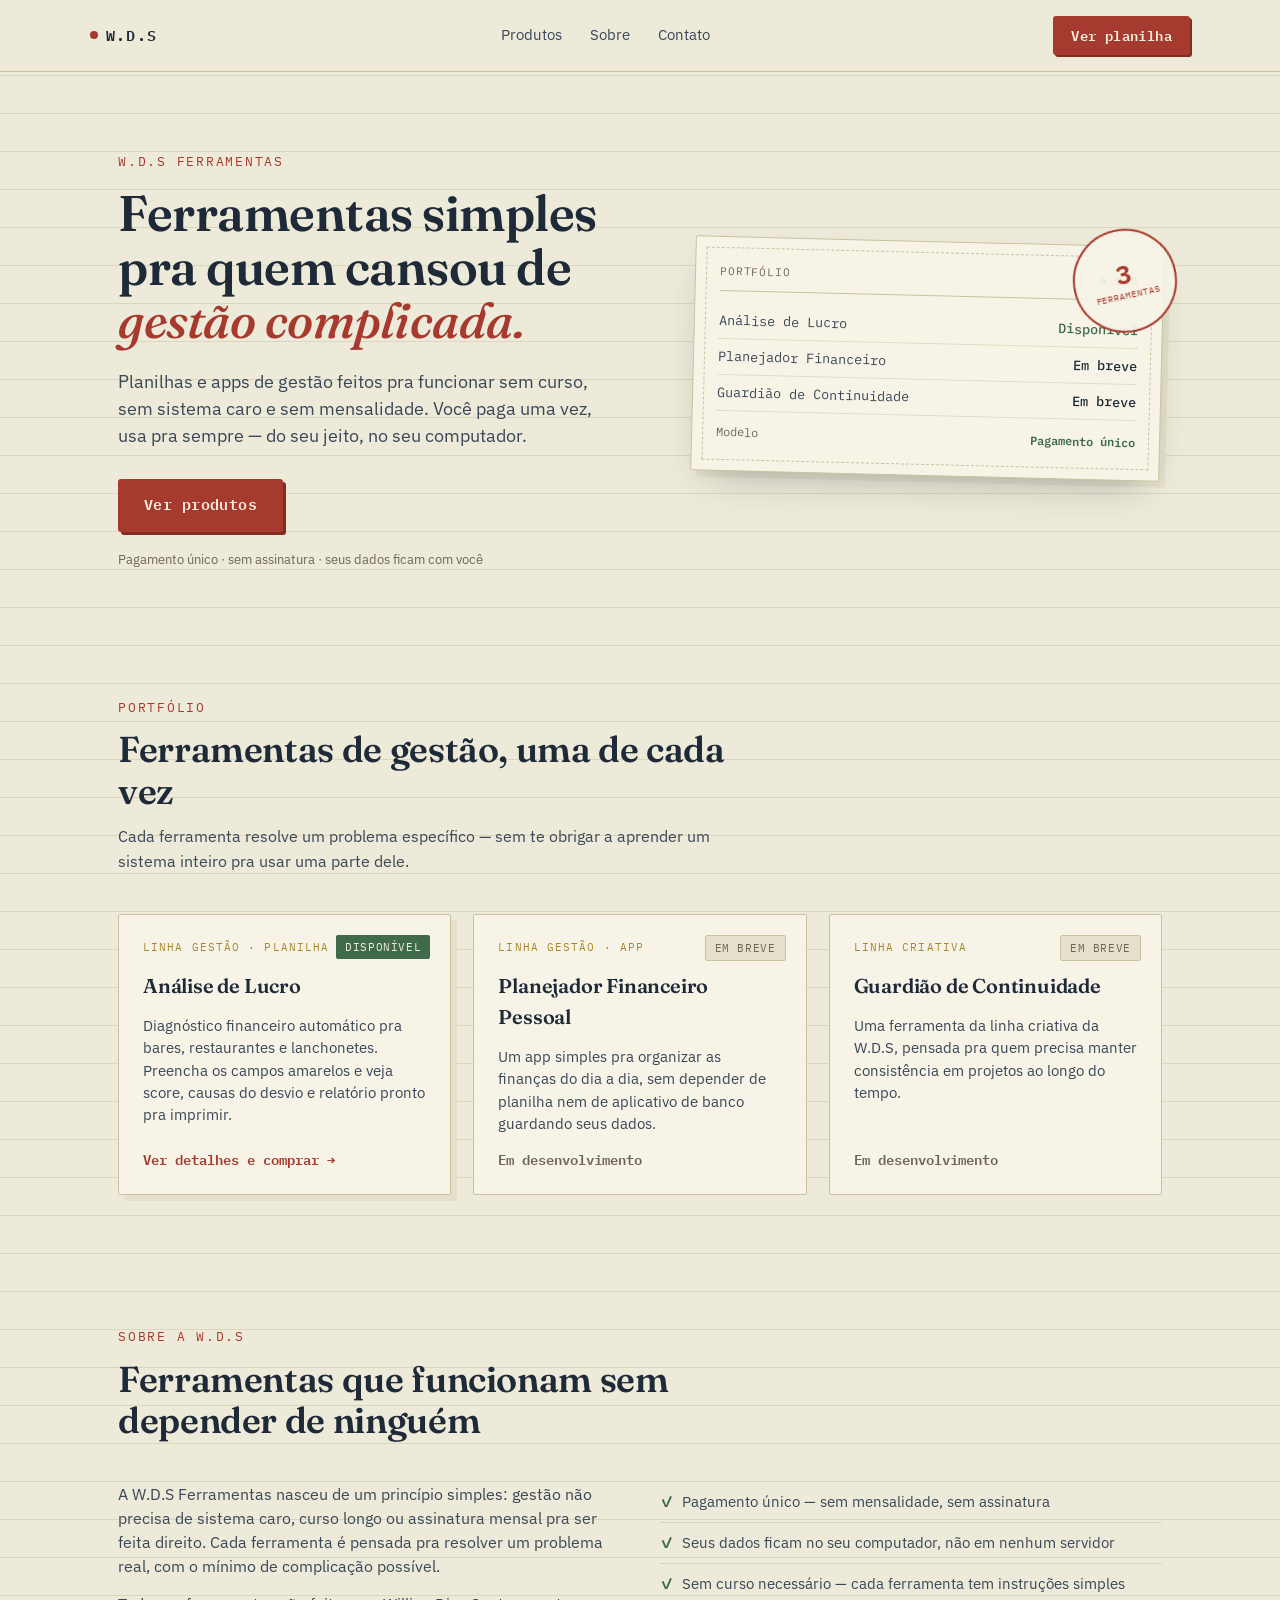
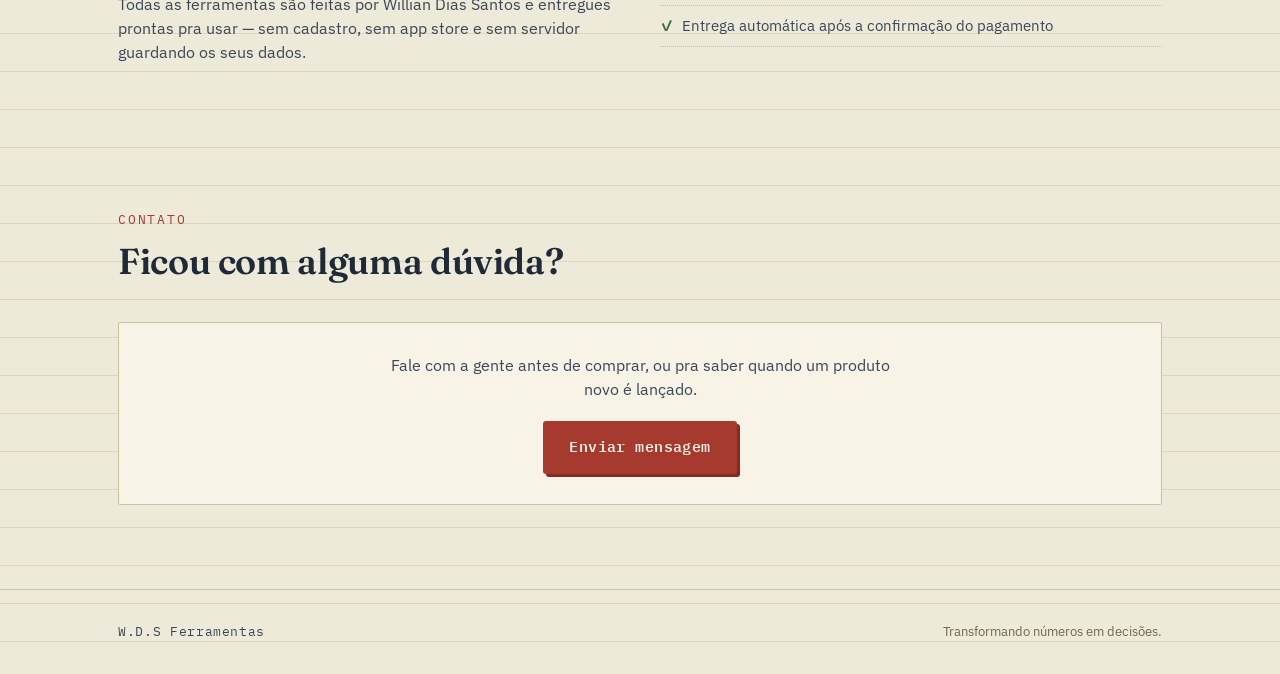
==== index.html @ 35b2a41c "Rename index.html. to index.html" ====
<!DOCTYPE html>
<html lang="pt-BR">
<head>
<meta charset="UTF-8">
<meta name="viewport" content="width=device-width, initial-scale=1.0">
<title>W.D.S Ferramentas — Planilhas e apps de gestão, pagamento único, sem mensalidade</title>
<meta name="description" content="W.D.S Ferramentas cria planilhas e apps simples para organizar a gestão de pequenos negócios e finanças pessoais. Pagamento único, sem mensalidade, sem sistema complicado.">
<link rel="canonical" href="https://wwwilliansantosdias-gif.github.io/W.D.S/index.html">

<meta property="og:type" content="website">
<meta property="og:site_name" content="W.D.S Ferramentas">
<meta property="og:title" content="W.D.S Ferramentas — Planilhas e apps de gestão, sem mensalidade">
<meta property="og:description" content="Ferramentas simples para organizar a gestão do seu negócio e das suas finanças. Pagamento único, uso imediato, sem curso pra aprender.">
<meta property="og:url" content="https://wwwilliansantosdias-gif.github.io/W.D.S/index.html">
<meta property="og:locale" content="pt_BR">

<link rel="preconnect" href="https://fonts.googleapis.com">
<link rel="preconnect" href="https://fonts.gstatic.com" crossorigin>
<link href="https://fonts.googleapis.com/css2?family=Fraunces:ital,opsz,wght@0,9..144,400;0,9..144,600;1,9..144,500&family=IBM+Plex+Sans:wght@400;500;600;700&family=IBM+Plex+Mono:wght@400;500;600&display=swap" rel="stylesheet">
<link rel="stylesheet" href="estilo.css">

<script type="application/ld+json">
{
  "@context": "https://schema.org",
  "@type": "Organization",
  "name": "W.D.S Ferramentas",
  "url": "https://wwwilliansantosdias-gif.github.io/W.D.S/index.html",
  "description": "W.D.S Ferramentas cria planilhas e apps simples de gestão para pequenos negócios e finanças pessoais, com pagamento único e sem mensalidade.",
  "makesOffer": [
    {
      "@type": "Offer",
      "itemOffered": { "@type": "Product", "name": "Análise de Lucro" },
      "url": "https://wwwilliansantosdias-gif.github.io/W.D.S/analise-de-lucro.html"
    }
  ]
}
</script>
</head>
<body>

<header>
  <div class="wrap nav">
    <a class="brand" href="index.html"><span class="dot"></span> W.D.S</a>
    <nav class="nav-links">
      <a href="index.html#produtos">Produtos</a>
      <a href="index.html#sobre">Sobre</a>
      <a href="index.html#contato">Contato</a>
    </nav>
    <a class="nav-cta" href="analise-de-lucro.html">Ver planilha</a>
  </div>
</header>

<section class="hero">
  <div class="wrap hero-grid">
    <div>
      <span class="eyebrow">W.D.S Ferramentas</span>
      <h1>Ferramentas simples pra quem cansou de <em>gestão complicada.</em></h1>
      <p class="lead">Planilhas e apps de gestão feitos pra funcionar sem curso, sem sistema caro e sem mensalidade. Você paga uma vez, usa pra sempre — do seu jeito, no seu computador.</p>
      <div class="cta-row">
        <a class="btn-primary" href="index.html#produtos">Ver produtos</a>
        <span class="price-note">Pagamento único · sem assinatura · seus dados ficam com você</span>
      </div>
    </div>

    <div>
      <div class="ledger-card">
        <div class="stamp-badge"><span class="n">3</span><span class="l">Ferramentas</span></div>
        <div class="ledger-head"><span>Portfólio</span><span>W.D.S</span></div>
        <div class="ledger-row good"><span>Análise de Lucro</span><span>Disponível</span></div>
        <div class="ledger-row"><span>Planejador Financeiro</span><span>Em breve</span></div>
        <div class="ledger-row"><span>Guardião de Continuidade</span><span>Em breve</span></div>
        <div class="ledger-row" style="border-bottom:none; padding-top:12px; color:var(--stone); font-size:12px;">
          <span>Modelo</span><span style="color:var(--good); font-weight:600;">Pagamento único</span>
        </div>
      </div>
    </div>
  </div>
</section>

<section id="produtos">
  <div class="wrap">
    <div class="section-head">
      <span class="eyebrow">Portfólio</span>
      <h2>Ferramentas de gestão, uma de cada vez</h2>
      <p>Cada ferramenta resolve um problema específico — sem te obrigar a aprender um sistema inteiro pra usar uma parte dele.</p>
    </div>
    <div class="portfolio-grid">

      <div class="product-card active">
        <span class="badge disponivel">Disponível</span>
        <span class="line-eyebrow">Linha Gestão · Planilha</span>
        <h3>Análise de Lucro</h3>
        <p>Diagnóstico financeiro automático pra bares, restaurantes e lanchonetes. Preencha os campos amarelos e veja score, causas do desvio e relatório pronto pra imprimir.</p>
        <a class="card-cta" href="analise-de-lucro.html">Ver detalhes e comprar →</a>
      </div>

      <div class="product-card">
        <span class="badge em-breve">Em breve</span>
        <span class="line-eyebrow">Linha Gestão · App</span>
        <h3>Planejador Financeiro Pessoal</h3>
        <p>Um app simples pra organizar as finanças do dia a dia, sem depender de planilha nem de aplicativo de banco guardando seus dados.</p>
        <span class="card-cta disabled">Em desenvolvimento</span>
      </div>

      <div class="product-card">
        <span class="badge em-breve">Em breve</span>
        <span class="line-eyebrow">Linha Criativa</span>
        <h3>Guardião de Continuidade</h3>
        <p>Uma ferramenta da linha criativa da W.D.S, pensada pra quem precisa manter consistência em projetos ao longo do tempo.</p>
        <span class="card-cta disabled">Em desenvolvimento</span>
      </div>

    </div>
  </div>
</section>

<section id="sobre">
  <div class="wrap">
    <div class="section-head">
      <span class="eyebrow">Sobre a W.D.S</span>
      <h2>Ferramentas que funcionam sem depender de ninguém</h2>
    </div>
    <div class="about-grid">
      <div>
        <p>A W.D.S Ferramentas nasceu de um princípio simples: gestão não precisa de sistema caro, curso longo ou assinatura mensal pra ser feita direito. Cada ferramenta é pensada pra resolver um problema real, com o mínimo de complicação possível.</p>
        <p>Todas as ferramentas são feitas por Willian Dias Santos e entregues prontas pra usar — sem cadastro, sem app store e sem servidor guardando os seus dados.</p>
      </div>
      <div>
        <ul class="principle-list">
          <li>Pagamento único — sem mensalidade, sem assinatura</li>
          <li>Seus dados ficam no seu computador, não em nenhum servidor</li>
          <li>Sem curso necessário — cada ferramenta tem instruções simples</li>
          <li>Entrega automática após a confirmação do pagamento</li>
        </ul>
      </div>
    </div>
  </div>
</section>

<section id="contato">
  <div class="wrap">
    <div class="section-head">
      <span class="eyebrow">Contato</span>
      <h2>Ficou com alguma dúvida?</h2>
    </div>
    <div class="contact-box">
      <p>Fale com a gente antes de comprar, ou pra saber quando um produto novo é lançado.</p>
      <!-- Willian: troque o link abaixo pelo seu WhatsApp, Instagram ou e-mail de contato -->
      <a class="btn-primary" href="mailto:contato@wds.com.br">Enviar mensagem</a>
    </div>
  </div>
</section>

<footer>
  <div class="wrap footer-row">
    <span class="footer-brand">W.D.S Ferramentas</span>
    <p>Transformando números em decisões.</p>
  </div>
</footer>

</body>
</html>
---- estilo.css ----
:root{
  --paper:#EDEAD9;
  --paper-2:#E4E0CB;
  --line:#C9C2A0;
  --ink:#1E2A38;
  --ink-soft:#3A4757;
  --stamp:#A63A2E;
  --stamp-dark:#832C22;
  --brass:#A9862C;
  --stone:#6E6656;
  --good:#3F6B4C;
}
*{box-sizing:border-box; margin:0; padding:0;}
html{scroll-behavior:smooth;}
body{
  background:var(--paper);
  color:var(--ink);
  font-family:'IBM Plex Sans', sans-serif;
  line-height:1.55;
  background-image:
    repeating-linear-gradient(to bottom, transparent, transparent 37px, var(--line) 38px);
  background-attachment:local;
}
.wrap{max-width:1100px; margin:0 auto; padding:0 28px;}
a{color:inherit;}
img{max-width:100%; display:block;}

h1,h2,h3{font-family:'Fraunces', serif; font-weight:600; letter-spacing:-0.01em; color:var(--ink);}

/* ---------- Header ---------- */
header{
  position:sticky; top:0; z-index:50;
  background:rgba(237,234,217,0.92);
  backdrop-filter:blur(6px);
  border-bottom:1px solid var(--line);
}
.nav{
  display:flex; align-items:center; justify-content:space-between;
  padding:16px 0;
}
.brand{
  font-family:'IBM Plex Mono', monospace;
  font-weight:600; font-size:15px; letter-spacing:0.08em;
  display:flex; align-items:center; gap:8px;
  text-decoration:none;
}
.brand .dot{width:8px; height:8px; border-radius:50%; background:var(--stamp); display:inline-block;}
.nav-links{display:flex; gap:28px; font-size:14.5px; color:var(--ink-soft);}
.nav-links a{text-decoration:none; border-bottom:1px solid transparent; transition:border-color .2s;}
.nav-links a:hover{border-color:var(--stamp);}
.nav-cta{
  background:var(--stamp); color:#F4EFDF; font-family:'IBM Plex Mono', monospace;
  font-size:13.5px; font-weight:600; letter-spacing:0.03em;
  padding:9px 18px; border-radius:3px; text-decoration:none;
  box-shadow:2px 2px 0 var(--stamp-dark);
  transition:transform .15s, box-shadow .15s;
  white-space:nowrap;
}
.nav-cta:hover{transform:translate(-1px,-1px); box-shadow:3px 3px 0 var(--stamp-dark);}
@media (max-width:760px){ .nav-links{display:none;} }

/* ---------- Hero ---------- */
.hero{padding:76px 0 60px;}
.hero-grid{
  display:grid; grid-template-columns:1.05fr 0.95fr; gap:56px; align-items:center;
}
@media (max-width:900px){ .hero-grid{grid-template-columns:1fr; gap:44px;} }

.eyebrow{
  font-family:'IBM Plex Mono', monospace; font-size:12.5px; letter-spacing:0.14em;
  text-transform:uppercase; color:var(--stamp); margin-bottom:16px; display:inline-block;
}
.hero h1{font-size:clamp(32px,4.6vw,50px); line-height:1.07; margin-bottom:20px;}
.hero h1 em{font-style:italic; color:var(--stamp); font-weight:500;}
.hero p.lead{font-size:17.5px; color:var(--ink-soft); max-width:46ch; margin-bottom:30px;}

.cta-row{display:flex; align-items:center; gap:18px; flex-wrap:wrap;}
.btn-primary{
  background:var(--stamp); color:#F4EFDF;
  font-family:'IBM Plex Mono', monospace; font-weight:600; font-size:14.5px;
  letter-spacing:0.03em; padding:15px 26px; border-radius:3px; text-decoration:none;
  box-shadow:3px 3px 0 var(--stamp-dark);
  transition:transform .15s, box-shadow .15s;
  display:inline-block;
  border:none; cursor:pointer;
}
.btn-primary:hover{transform:translate(-2px,-2px); box-shadow:5px 5px 0 var(--stamp-dark);}
.btn-secondary{
  font-family:'IBM Plex Mono', monospace; font-weight:600; font-size:14.5px;
  letter-spacing:0.03em; padding:14px 24px; border-radius:3px; text-decoration:none;
  display:inline-block; color:var(--ink); border:1px solid var(--line);
  transition:border-color .15s, background .15s;
}
.btn-secondary:hover{border-color:var(--stamp); background:#F7F4E7;}
.price-note{font-size:13px; color:var(--stone);}
.price-note strong{color:var(--ink); font-family:'IBM Plex Mono', monospace;}

/* ---------- Ledger card (signature element) ---------- */
.ledger-card{
  background:#F7F4E7;
  border:1px solid var(--line);
  border-radius:2px;
  padding:26px 24px 22px;
  box-shadow:0 18px 40px -18px rgba(30,42,56,0.35), 6px 6px 0 var(--paper-2);
  transform:rotate(1.4deg);
  position:relative;
  font-family:'IBM Plex Mono', monospace;
}
.ledger-card::before{
  content:"";
  position:absolute; inset:10px;
  border:1px dashed var(--line);
  pointer-events:none;
}
.ledger-head{
  display:flex; justify-content:space-between; align-items:baseline;
  font-size:11px; color:var(--stone); letter-spacing:0.08em; text-transform:uppercase;
  padding-bottom:10px; margin-bottom:12px; border-bottom:1px solid var(--line);
}
.ledger-row{
  display:flex; justify-content:space-between; font-size:13.5px;
  padding:7px 0; border-bottom:1px dotted var(--line); color:var(--ink-soft);
}
.ledger-row span:last-child{color:var(--ink); font-weight:500;}
.ledger-row.bad span:last-child{color:var(--stamp);}
.ledger-row.good span:last-child{color:var(--good);}

.stamp-badge{
  position:absolute; top:-18px; right:-14px;
  width:104px; height:104px; border-radius:50%;
  border:2.5px solid var(--stamp);
  color:var(--stamp);
  display:flex; align-items:center; justify-content:center; flex-direction:column;
  transform:rotate(-14deg);
  font-family:'IBM Plex Mono', monospace;
  background:rgba(247,244,231,0.9);
  animation:stamp-in .5s cubic-bezier(.2,1.4,.4,1) .35s both;
}
@keyframes stamp-in{
  0%{opacity:0; transform:rotate(-14deg) scale(1.8);}
  70%{opacity:1;}
  100%{opacity:1; transform:rotate(-14deg) scale(1);}
}
.stamp-badge .n{font-size:26px; font-weight:600; line-height:1;}
.stamp-badge .l{font-size:9px; letter-spacing:0.1em; margin-top:3px; text-transform:uppercase;}

@media (max-width:900px){ .ledger-card{transform:none; margin-top:12px;} .stamp-badge{top:-14px; right:8px;} }

/* ---------- Section shells ---------- */
section{padding:64px 0;}
.section-head{max-width:640px; margin-bottom:40px;}
.section-head .eyebrow{margin-bottom:12px;}
.section-head h2{font-size:clamp(26px,3.4vw,36px); line-height:1.15;}
.section-head p{color:var(--ink-soft); font-size:16px; margin-top:12px;}

/* ---------- Problem list ---------- */
.problem-grid{display:grid; grid-template-columns:repeat(3,1fr); gap:22px;}
@media (max-width:820px){ .problem-grid{grid-template-columns:1fr;} }
.problem-card{
  background:#F7F4E7; border:1px solid var(--line); border-radius:2px; padding:22px;
}
.problem-card .mark{
  font-family:'IBM Plex Mono', monospace; color:var(--stamp); font-size:13px;
  text-decoration:line-through; text-decoration-color:var(--stamp);
  margin-bottom:10px; display:block;
}
.problem-card p{color:var(--ink-soft); font-size:14.5px;}

/* ---------- Steps ---------- */
.steps{display:grid; grid-template-columns:repeat(3,1fr); gap:0; border-top:1px solid var(--line);}
@media (max-width:820px){ .steps{grid-template-columns:1fr;} }
.step{
  padding:26px 24px; border-right:1px solid var(--line); border-bottom:1px solid var(--line);
}
.step:last-child{border-right:none;}
.step .num{
  font-family:'IBM Plex Mono', monospace; color:var(--brass); font-size:13px;
  letter-spacing:0.05em; margin-bottom:10px; display:block;
}
.step h3{font-size:19px; margin-bottom:8px; font-weight:600;}
.step p{color:var(--ink-soft); font-size:14.5px;}

/* ---------- Features ---------- */
.feature-grid{display:grid; grid-template-columns:repeat(2,1fr); gap:1px; background:var(--line); border:1px solid var(--line);}
@media (max-width:760px){ .feature-grid{grid-template-columns:1fr;} }
.feature{background:var(--paper); padding:26px 24px;}
.feature h3{font-size:17px; margin-bottom:8px; display:flex; align-items:center; gap:8px;}
.feature h3 .tag{
  font-family:'IBM Plex Mono', monospace; font-size:10.5px; color:var(--brass);
  border:1px solid var(--brass); border-radius:2px; padding:2px 6px; letter-spacing:0.05em;
}
.feature p{color:var(--ink-soft); font-size:14.5px;}

/* ---------- Honesty ---------- */
.honest-box{
  background:#F7F4E7; border:1px solid var(--line); border-radius:2px; padding:28px 26px;
  display:grid; grid-template-columns:1fr 1fr; gap:30px;
}
@media (max-width:760px){ .honest-box{grid-template-columns:1fr;} }
.honest-col .h{
  font-family:'IBM Plex Mono', monospace; font-size:12px; letter-spacing:0.1em;
  text-transform:uppercase; margin-bottom:12px; display:block;
}
.honest-col.yes .h{color:var(--good);}
.honest-col.no .h{color:var(--stamp);}
.honest-col ul{list-style:none;}
.honest-col li{
  font-size:14.5px; color:var(--ink-soft); padding:6px 0 6px 20px; position:relative;
}
.honest-col.yes li::before{content:"✓"; position:absolute; left:0; color:var(--good); font-weight:600;}
.honest-col.no li::before{content:"—"; position:absolute; left:0; color:var(--stamp);}

/* ---------- Final CTA ---------- */
.final-cta{
  background:var(--ink); color:#F4EFDF; border-radius:3px; padding:52px 40px;
  text-align:center; position:relative; overflow:hidden;
}
.final-cta h2{color:#F4EFDF; font-size:clamp(26px,3.6vw,38px); margin-bottom:14px;}
.final-cta p{color:#C7CCD4; font-size:16px; max-width:52ch; margin:0 auto 28px;}
.final-cta .btn-primary{box-shadow:3px 3px 0 rgba(0,0,0,0.35);}
.final-cta .price-note{color:#9BA3AE; margin-top:14px;}

/* ---------- FAQ ---------- */
.faq-item{border-bottom:1px solid var(--line); padding:20px 0;}
.faq-item h3{font-size:16.5px; font-weight:600; margin-bottom:8px; font-family:'IBM Plex Sans',sans-serif;}
.faq-item p{color:var(--ink-soft); font-size:14.5px;}

/* ---------- Footer ---------- */
footer{border-top:1px solid var(--line); padding:32px 0; margin-top:20px;}
.footer-row{display:flex; justify-content:space-between; align-items:center; flex-wrap:wrap; gap:12px;}
.footer-row p{font-size:13px; color:var(--stone);}
.footer-brand{font-family:'IBM Plex Mono', monospace; font-size:13px; letter-spacing:0.05em; color:var(--ink-soft); text-decoration:none;}

/* ---------- Portfolio (grid de produtos na home) ---------- */
.portfolio-grid{display:grid; grid-template-columns:repeat(3,1fr); gap:22px;}
@media (max-width:900px){ .portfolio-grid{grid-template-columns:1fr;} }
.product-card{
  background:#F7F4E7; border:1px solid var(--line); border-radius:2px; padding:24px;
  display:flex; flex-direction:column; gap:14px; position:relative;
  transition:transform .15s, box-shadow .15s;
}
.product-card.active{box-shadow:6px 6px 0 var(--paper-2);}
.product-card.active:hover{transform:translate(-2px,-2px); box-shadow:8px 8px 0 var(--paper-2);}
.product-card .line-eyebrow{
  font-family:'IBM Plex Mono', monospace; font-size:11px; letter-spacing:0.1em;
  text-transform:uppercase; color:var(--brass);
}
.product-card h3{font-size:20px;}
.product-card p{color:var(--ink-soft); font-size:14.5px; flex-grow:1;}
.badge{
  position:absolute; top:20px; right:20px;
  font-family:'IBM Plex Mono', monospace; font-size:10.5px; letter-spacing:0.06em;
  text-transform:uppercase; padding:4px 9px; border-radius:2px;
}
.badge.disponivel{background:var(--good); color:#F4EFDF;}
.badge.em-breve{background:var(--paper-2); color:var(--stone); border:1px solid var(--line);}
.product-card .card-cta{
  font-family:'IBM Plex Mono', monospace; font-size:13.5px; font-weight:600;
  color:var(--stamp); text-decoration:none;
}
.product-card .card-cta.disabled{color:var(--stone); cursor:default; pointer-events:none;}

/* ---------- Sobre (about) ---------- */
.about-grid{display:grid; grid-template-columns:1fr 1fr; gap:40px;}
@media (max-width:820px){ .about-grid{grid-template-columns:1fr;} }
.about-grid p{color:var(--ink-soft); font-size:15.5px; margin-bottom:14px;}
.principle-list{list-style:none;}
.principle-list li{
  font-size:14.5px; color:var(--ink-soft); padding:9px 0 9px 22px; position:relative;
  border-bottom:1px dotted var(--line);
}
.principle-list li::before{content:"✓"; position:absolute; left:0; color:var(--good); font-weight:600;}

/* ---------- Contato ---------- */
.contact-box{
  background:#F7F4E7; border:1px solid var(--line); border-radius:2px; padding:30px 26px;
  text-align:center;
}
.contact-box p{color:var(--ink-soft); font-size:15.5px; margin-bottom:20px; max-width:52ch; margin-left:auto; margin-right:auto;}
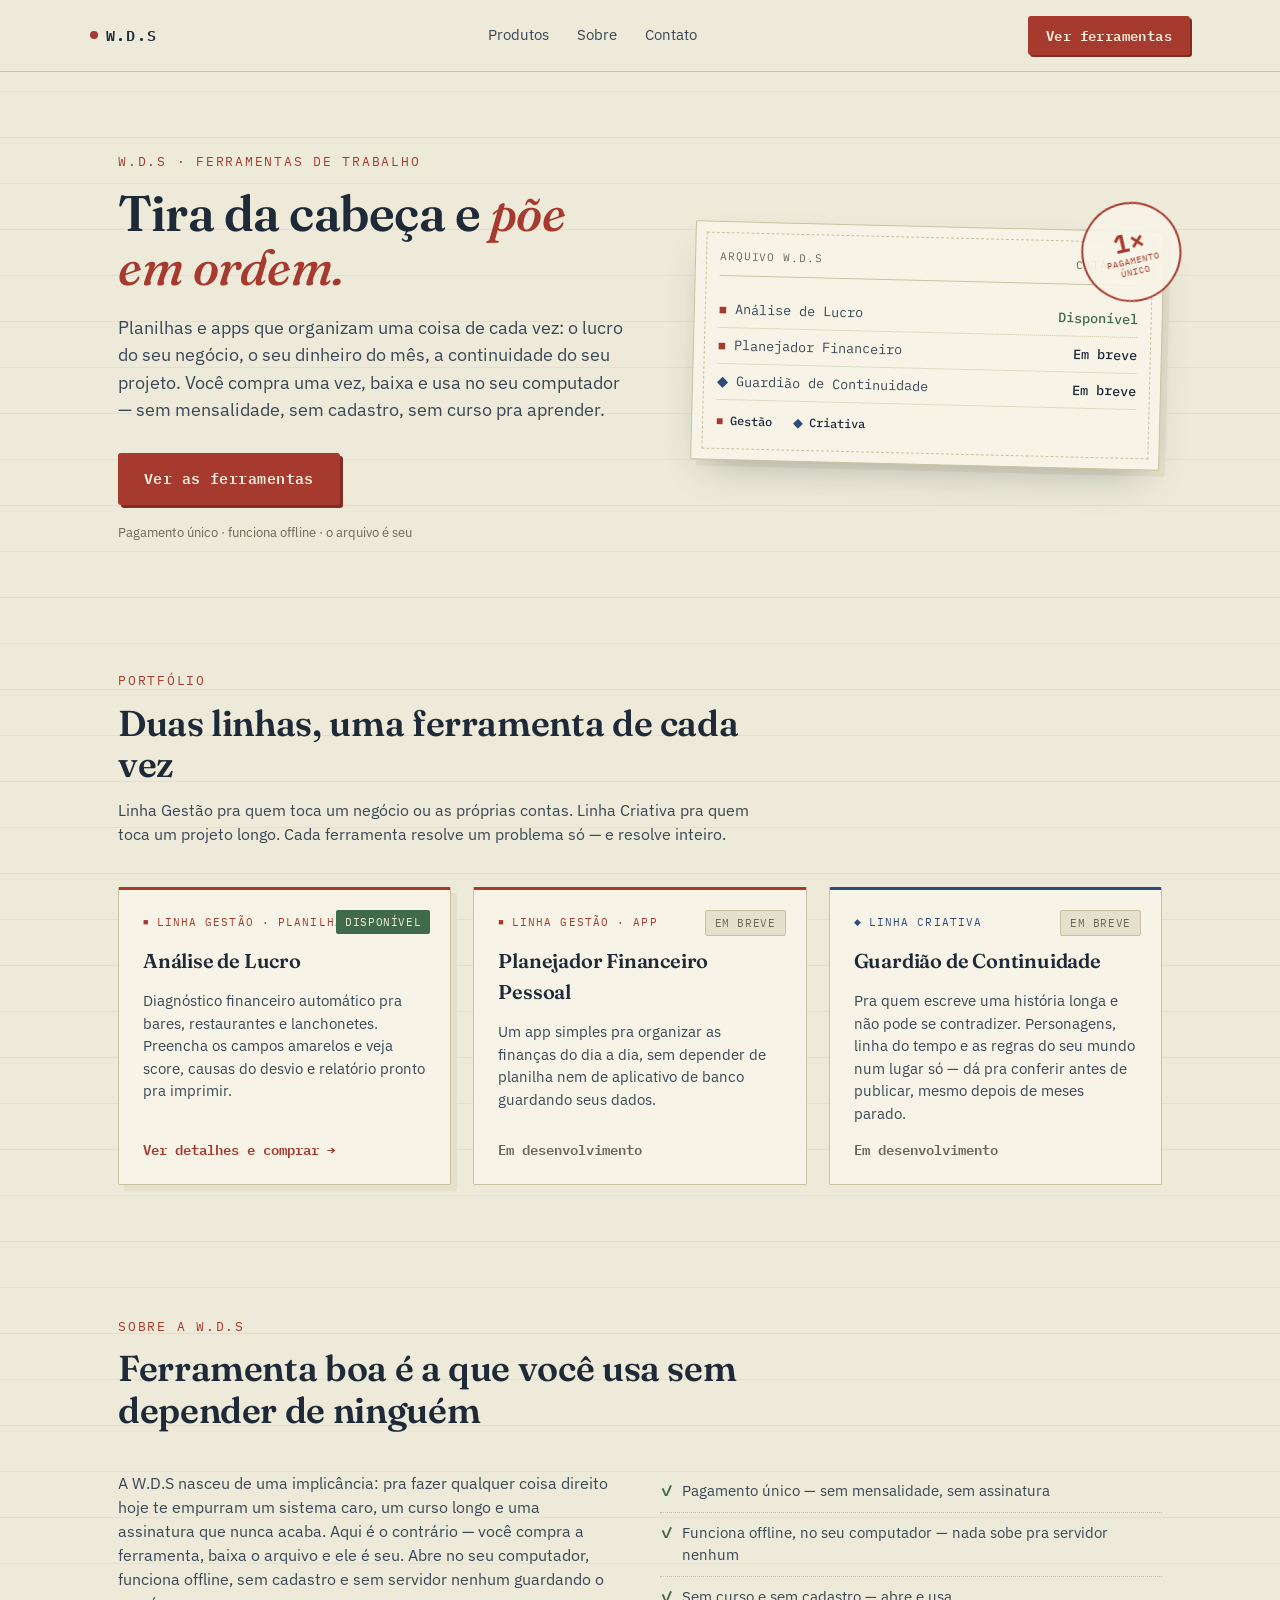
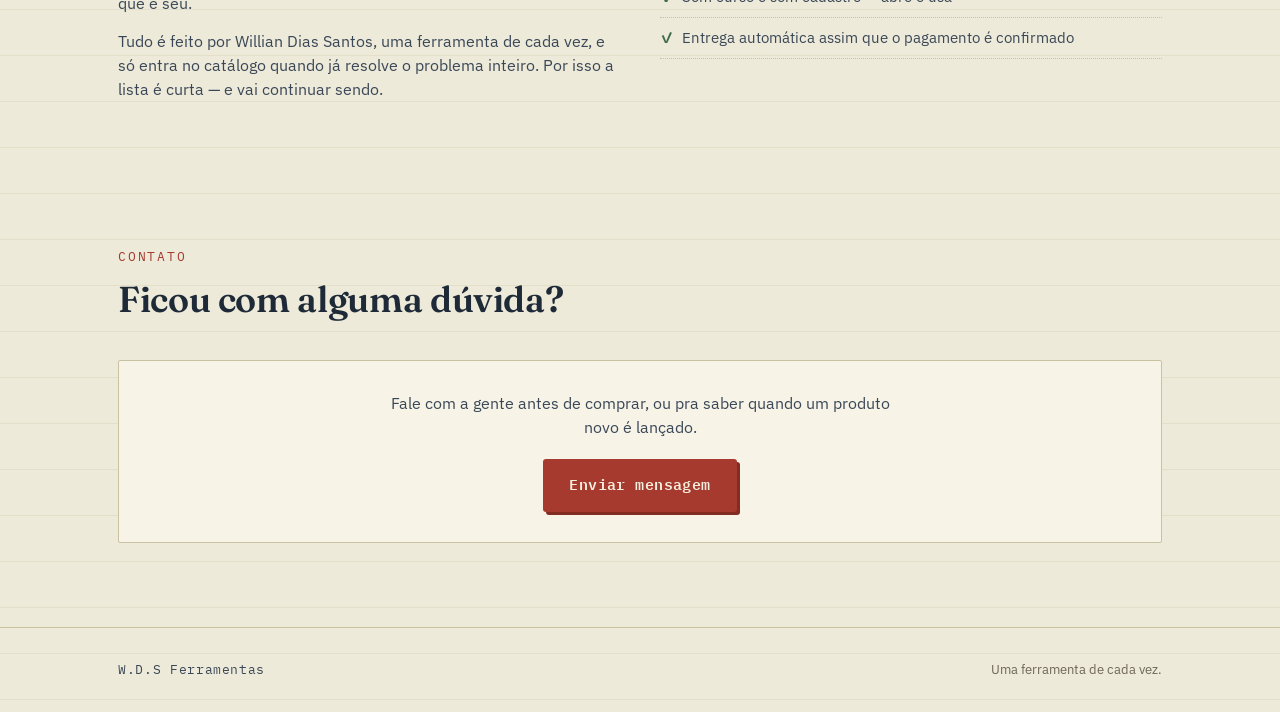
==== commit 215ff723: "Add files via upload" ====
--- a/index.html
+++ b/index.html
@@ -3,14 +3,14 @@
 <head>
 <meta charset="UTF-8">
 <meta name="viewport" content="width=device-width, initial-scale=1.0">
-<title>W.D.S Ferramentas — Planilhas e apps de gestão, pagamento único, sem mensalidade</title>
-<meta name="description" content="W.D.S Ferramentas cria planilhas e apps simples para organizar a gestão de pequenos negócios e finanças pessoais. Pagamento único, sem mensalidade, sem sistema complicado.">
+<title>W.D.S Ferramentas — Planilhas e apps que organizam o que não cabe na cabeça</title>
+<meta name="description" content="Ferramentas de registro pra negócio, dinheiro e projetos criativos. Pagamento único, funciona offline, o arquivo é seu — sem mensalidade, sem curso pra aprender.">
 <link rel="canonical" href="https://wwwilliansantosdias-gif.github.io/W.D.S/index.html">
 
 <meta property="og:type" content="website">
 <meta property="og:site_name" content="W.D.S Ferramentas">
-<meta property="og:title" content="W.D.S Ferramentas — Planilhas e apps de gestão, sem mensalidade">
-<meta property="og:description" content="Ferramentas simples para organizar a gestão do seu negócio e das suas finanças. Pagamento único, uso imediato, sem curso pra aprender.">
+<meta property="og:title" content="W.D.S Ferramentas — Planilhas e apps que organizam o que não cabe na cabeça">
+<meta property="og:description" content="Ferramentas de registro pra negócio, dinheiro e projetos criativos. Pagamento único, funciona offline, o arquivo é seu.">
 <meta property="og:url" content="https://wwwilliansantosdias-gif.github.io/W.D.S/index.html">
 <meta property="og:locale" content="pt_BR">
 
@@ -25,7 +25,7 @@
   "@type": "Organization",
   "name": "W.D.S Ferramentas",
   "url": "https://wwwilliansantosdias-gif.github.io/W.D.S/index.html",
-  "description": "W.D.S Ferramentas cria planilhas e apps simples de gestão para pequenos negócios e finanças pessoais, com pagamento único e sem mensalidade.",
+  "description": "W.D.S Ferramentas cria planilhas e apps de registro para negócio, dinheiro e projetos criativos, com pagamento único e sem mensalidade.",
   "makesOffer": [
     {
       "@type": "Offer",
@@ -46,31 +46,31 @@
       <a href="index.html#sobre">Sobre</a>
       <a href="index.html#contato">Contato</a>
     </nav>
-    <a class="nav-cta" href="analise-de-lucro.html">Ver planilha</a>
+    <a class="nav-cta" href="#produtos">Ver ferramentas</a>
   </div>
 </header>
 
 <section class="hero">
   <div class="wrap hero-grid">
     <div>
-      <span class="eyebrow">W.D.S Ferramentas</span>
-      <h1>Ferramentas simples pra quem cansou de <em>gestão complicada.</em></h1>
-      <p class="lead">Planilhas e apps de gestão feitos pra funcionar sem curso, sem sistema caro e sem mensalidade. Você paga uma vez, usa pra sempre — do seu jeito, no seu computador.</p>
+      <span class="eyebrow">W.D.S · Ferramentas de trabalho</span>
+      <h1>Tira da cabeça e <em>põe em ordem.</em></h1>
+      <p class="lead">Planilhas e apps que organizam uma coisa de cada vez: o lucro do seu negócio, o seu dinheiro do mês, a continuidade do seu projeto. Você compra uma vez, baixa e usa no seu computador — sem mensalidade, sem cadastro, sem curso pra aprender.</p>
       <div class="cta-row">
-        <a class="btn-primary" href="index.html#produtos">Ver produtos</a>
-        <span class="price-note">Pagamento único · sem assinatura · seus dados ficam com você</span>
+        <a class="btn-primary" href="#produtos">Ver as ferramentas</a>
+        <span class="price-note">Pagamento único · funciona offline · o arquivo é seu</span>
       </div>
     </div>
 
     <div>
       <div class="ledger-card">
-        <div class="stamp-badge"><span class="n">3</span><span class="l">Ferramentas</span></div>
-        <div class="ledger-head"><span>Portfólio</span><span>W.D.S</span></div>
-        <div class="ledger-row good"><span>Análise de Lucro</span><span>Disponível</span></div>
-        <div class="ledger-row"><span>Planejador Financeiro</span><span>Em breve</span></div>
-        <div class="ledger-row"><span>Guardião de Continuidade</span><span>Em breve</span></div>
+        <div class="stamp-badge"><span class="n">1×</span><span class="l">Pagamento único</span></div>
+        <div class="ledger-head"><span>Arquivo W.D.S</span><span>Catálogo</span></div>
+        <div class="ledger-row good linha-gestao"><span><b style="color:var(--stamp)">■</b> Análise de Lucro</span><span>Disponível</span></div>
+        <div class="ledger-row linha-gestao"><span><b style="color:var(--stamp)">■</b> Planejador Financeiro</span><span>Em breve</span></div>
+        <div class="ledger-row linha-criativa"><span><b style="color:var(--stamp)">◆</b> Guardião de Continuidade</span><span>Em breve</span></div>
         <div class="ledger-row" style="border-bottom:none; padding-top:12px; color:var(--stone); font-size:12px;">
-          <span>Modelo</span><span style="color:var(--good); font-weight:600;">Pagamento único</span>
+          <span><b style="color:#A63A2E">■</b> Gestão &nbsp; <b style="color:#2F4B7C">◆</b> Criativa</span>
         </div>
       </div>
     </div>
@@ -81,12 +81,12 @@
   <div class="wrap">
     <div class="section-head">
       <span class="eyebrow">Portfólio</span>
-      <h2>Ferramentas de gestão, uma de cada vez</h2>
-      <p>Cada ferramenta resolve um problema específico — sem te obrigar a aprender um sistema inteiro pra usar uma parte dele.</p>
+      <h2>Duas linhas, uma ferramenta de cada vez</h2>
+      <p>Linha Gestão pra quem toca um negócio ou as próprias contas. Linha Criativa pra quem toca um projeto longo. Cada ferramenta resolve um problema só — e resolve inteiro.</p>
     </div>
     <div class="portfolio-grid">
 
-      <div class="product-card active">
+      <div class="product-card active linha-gestao">
         <span class="badge disponivel">Disponível</span>
         <span class="line-eyebrow">Linha Gestão · Planilha</span>
         <h3>Análise de Lucro</h3>
@@ -94,7 +94,7 @@
         <a class="card-cta" href="analise-de-lucro.html">Ver detalhes e comprar →</a>
       </div>
 
-      <div class="product-card">
+      <div class="product-card linha-gestao">
         <span class="badge em-breve">Em breve</span>
         <span class="line-eyebrow">Linha Gestão · App</span>
         <h3>Planejador Financeiro Pessoal</h3>
@@ -102,11 +102,11 @@
         <span class="card-cta disabled">Em desenvolvimento</span>
       </div>
 
-      <div class="product-card">
+      <div class="product-card linha-criativa">
         <span class="badge em-breve">Em breve</span>
         <span class="line-eyebrow">Linha Criativa</span>
         <h3>Guardião de Continuidade</h3>
-        <p>Uma ferramenta da linha criativa da W.D.S, pensada pra quem precisa manter consistência em projetos ao longo do tempo.</p>
+        <p>Pra quem escreve uma história longa e não pode se contradizer. Personagens, linha do tempo e as regras do seu mundo num lugar só — dá pra conferir antes de publicar, mesmo depois de meses parado.</p>
         <span class="card-cta disabled">Em desenvolvimento</span>
       </div>
 
@@ -118,19 +118,19 @@
   <div class="wrap">
     <div class="section-head">
       <span class="eyebrow">Sobre a W.D.S</span>
-      <h2>Ferramentas que funcionam sem depender de ninguém</h2>
+      <h2>Ferramenta boa é a que você usa sem depender de ninguém</h2>
     </div>
     <div class="about-grid">
       <div>
-        <p>A W.D.S Ferramentas nasceu de um princípio simples: gestão não precisa de sistema caro, curso longo ou assinatura mensal pra ser feita direito. Cada ferramenta é pensada pra resolver um problema real, com o mínimo de complicação possível.</p>
-        <p>Todas as ferramentas são feitas por Willian Dias Santos e entregues prontas pra usar — sem cadastro, sem app store e sem servidor guardando os seus dados.</p>
+        <p>A W.D.S nasceu de uma implicância: pra fazer qualquer coisa direito hoje te empurram um sistema caro, um curso longo e uma assinatura que nunca acaba. Aqui é o contrário — você compra a ferramenta, baixa o arquivo e ele é seu. Abre no seu computador, funciona offline, sem cadastro e sem servidor nenhum guardando o que é seu.</p>
+        <p>Tudo é feito por Willian Dias Santos, uma ferramenta de cada vez, e só entra no catálogo quando já resolve o problema inteiro. Por isso a lista é curta — e vai continuar sendo.</p>
       </div>
       <div>
         <ul class="principle-list">
           <li>Pagamento único — sem mensalidade, sem assinatura</li>
-          <li>Seus dados ficam no seu computador, não em nenhum servidor</li>
-          <li>Sem curso necessário — cada ferramenta tem instruções simples</li>
-          <li>Entrega automática após a confirmação do pagamento</li>
+          <li>Funciona offline, no seu computador — nada sobe pra servidor nenhum</li>
+          <li>Sem curso e sem cadastro — abre e usa</li>
+          <li>Entrega automática assim que o pagamento é confirmado</li>
         </ul>
       </div>
     </div>
@@ -145,8 +145,7 @@
     </div>
     <div class="contact-box">
       <p>Fale com a gente antes de comprar, ou pra saber quando um produto novo é lançado.</p>
-      <!-- Willian: troque o link abaixo pelo seu WhatsApp, Instagram ou e-mail de contato -->
-      <a class="btn-primary" href="mailto:contato@wds.com.br">Enviar mensagem</a>
+      <a class="btn-primary" href="mailto:wwwilliansantosdias@gmail.com">Enviar mensagem</a>
     </div>
   </div>
 </section>
@@ -154,7 +153,7 @@
 <footer>
   <div class="wrap footer-row">
     <span class="footer-brand">W.D.S Ferramentas</span>
-    <p>Transformando números em decisões.</p>
+    <p>Uma ferramenta de cada vez.</p>
   </div>
 </footer>
 
--- a/estilo.css
+++ b/estilo.css
@@ -18,7 +18,7 @@
   font-family:'IBM Plex Sans', sans-serif;
   line-height:1.55;
   background-image:
-    repeating-linear-gradient(to bottom, transparent, transparent 37px, var(--line) 38px);
+    repeating-linear-gradient(to bottom, transparent, transparent 45px, rgba(201,194,160,.55) 46px);
   background-attachment:local;
 }
 .wrap{max-width:1100px; margin:0 auto; padding:0 28px;}
@@ -57,7 +57,11 @@
   white-space:nowrap;
 }
 .nav-cta:hover{transform:translate(-1px,-1px); box-shadow:3px 3px 0 var(--stamp-dark);}
-@media (max-width:760px){ .nav-links{display:none;} }
+@media (max-width:760px){
+  .nav{ flex-wrap:wrap; gap:10px; }
+  .nav-links{ order:3; width:100%; gap:18px; font-size:13.5px; justify-content:flex-start;
+              border-top:1px solid var(--line); padding-top:10px; }
+}
 
 /* ---------- Hero ---------- */
 .hero{padding:76px 0 60px;}
@@ -126,8 +130,8 @@
 .ledger-row.good span:last-child{color:var(--good);}
 
 .stamp-badge{
-  position:absolute; top:-18px; right:-14px;
-  width:104px; height:104px; border-radius:50%;
+  position:absolute; top:-30px; right:-18px;
+  width:100px; height:100px; border-radius:50%;
   border:2.5px solid var(--stamp);
   color:var(--stamp);
   display:flex; align-items:center; justify-content:center; flex-direction:column;
@@ -277,3 +281,17 @@
   text-align:center;
 }
 .contact-box p{color:var(--ink-soft); font-size:15.5px; margin-bottom:20px; max-width:52ch; margin-left:auto; margin-right:auto;}
+
+/* ---------- Sistema de linhas (Gestão / Criativa) ---------- */
+.linha-gestao   { --stamp:#A63A2E; --stamp-dark:#832C22; }  /* vermelho-carimbo */
+.linha-criativa { --stamp:#2F4B7C; --stamp-dark:#22375C; }  /* azul-tinta */
+
+.product-card{ border-top:3px solid var(--stamp); }
+.product-card .line-eyebrow{ color:var(--stamp); }
+.product-card .line-eyebrow::before{ content:"■"; margin-right:7px; font-size:9px; vertical-align:1px; }
+.linha-criativa .line-eyebrow::before{ content:"◆"; }
+
+.linha-criativa .stamp-badge{ border-radius:4px; transform:rotate(-8deg); }
+
+.stamp-badge .l{ max-width:72px; text-align:center; line-height:1.2; }
+.ledger-head{ margin-bottom:16px; }
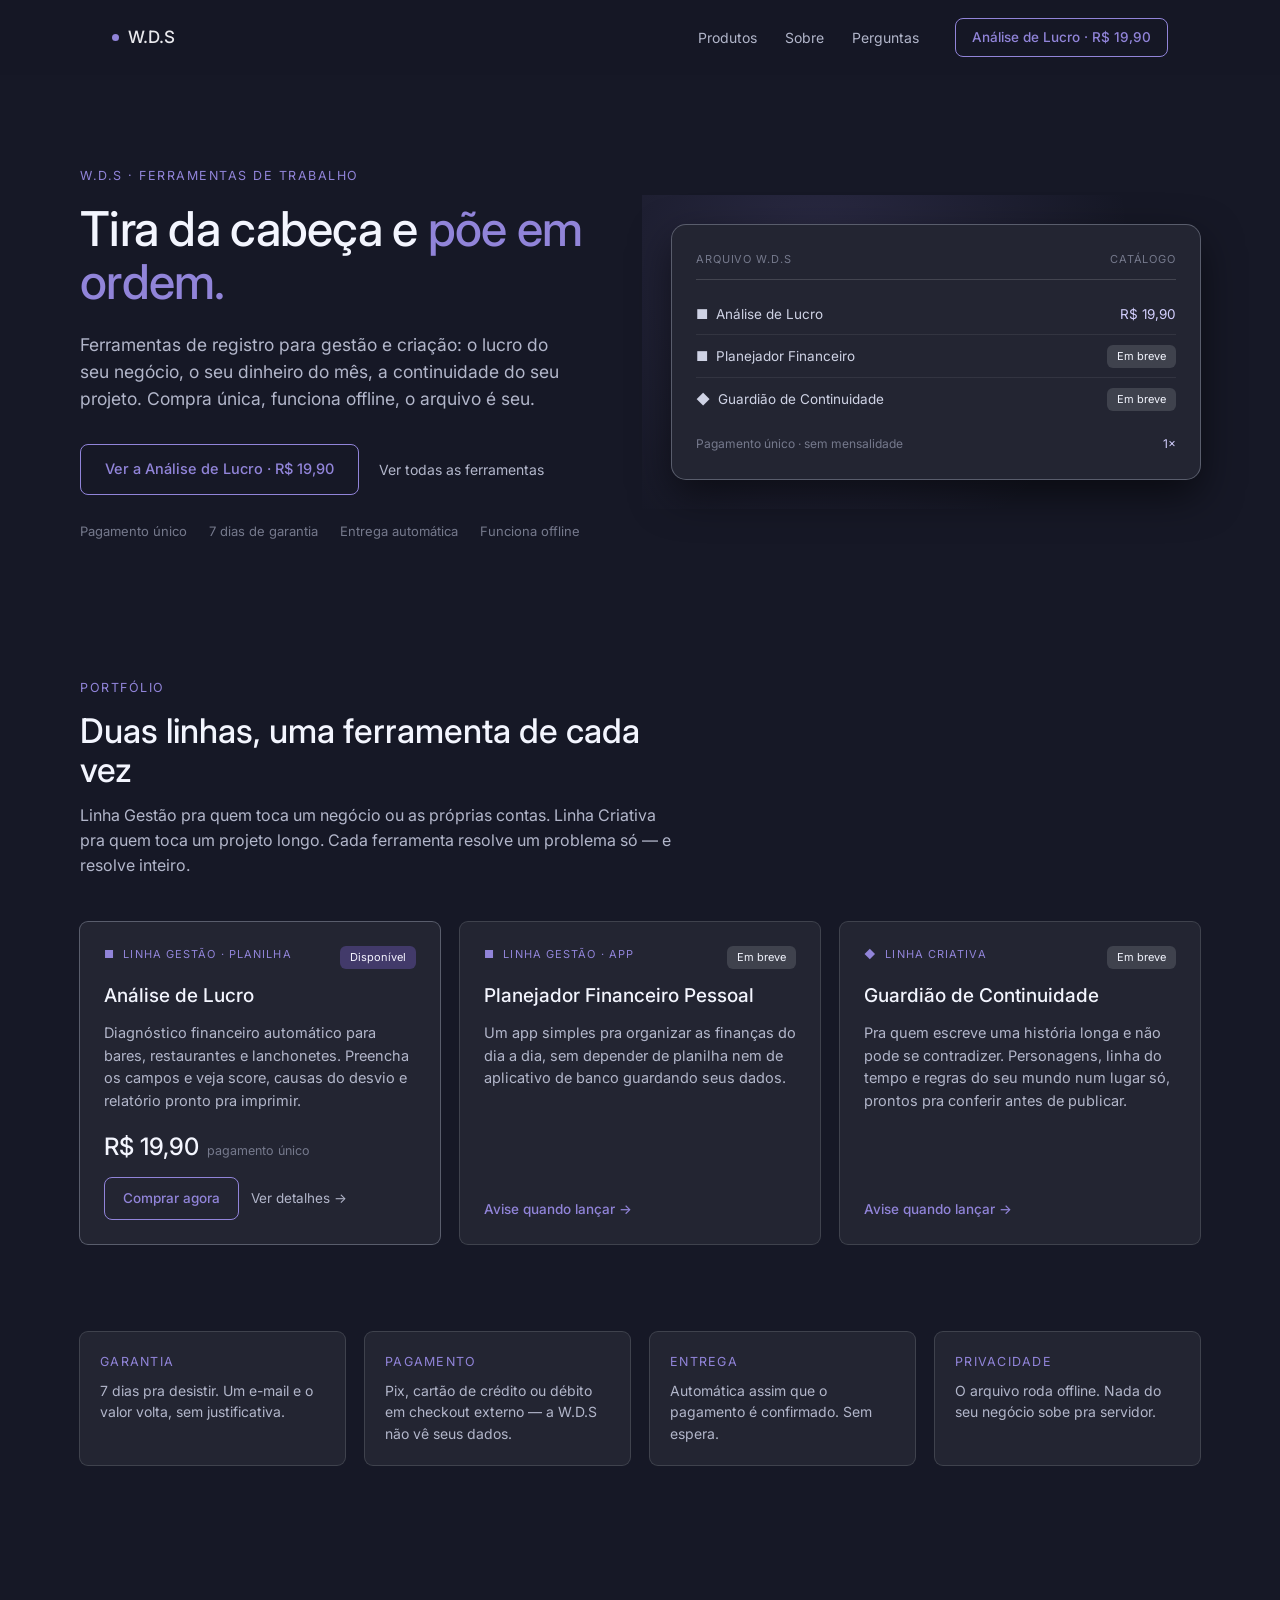
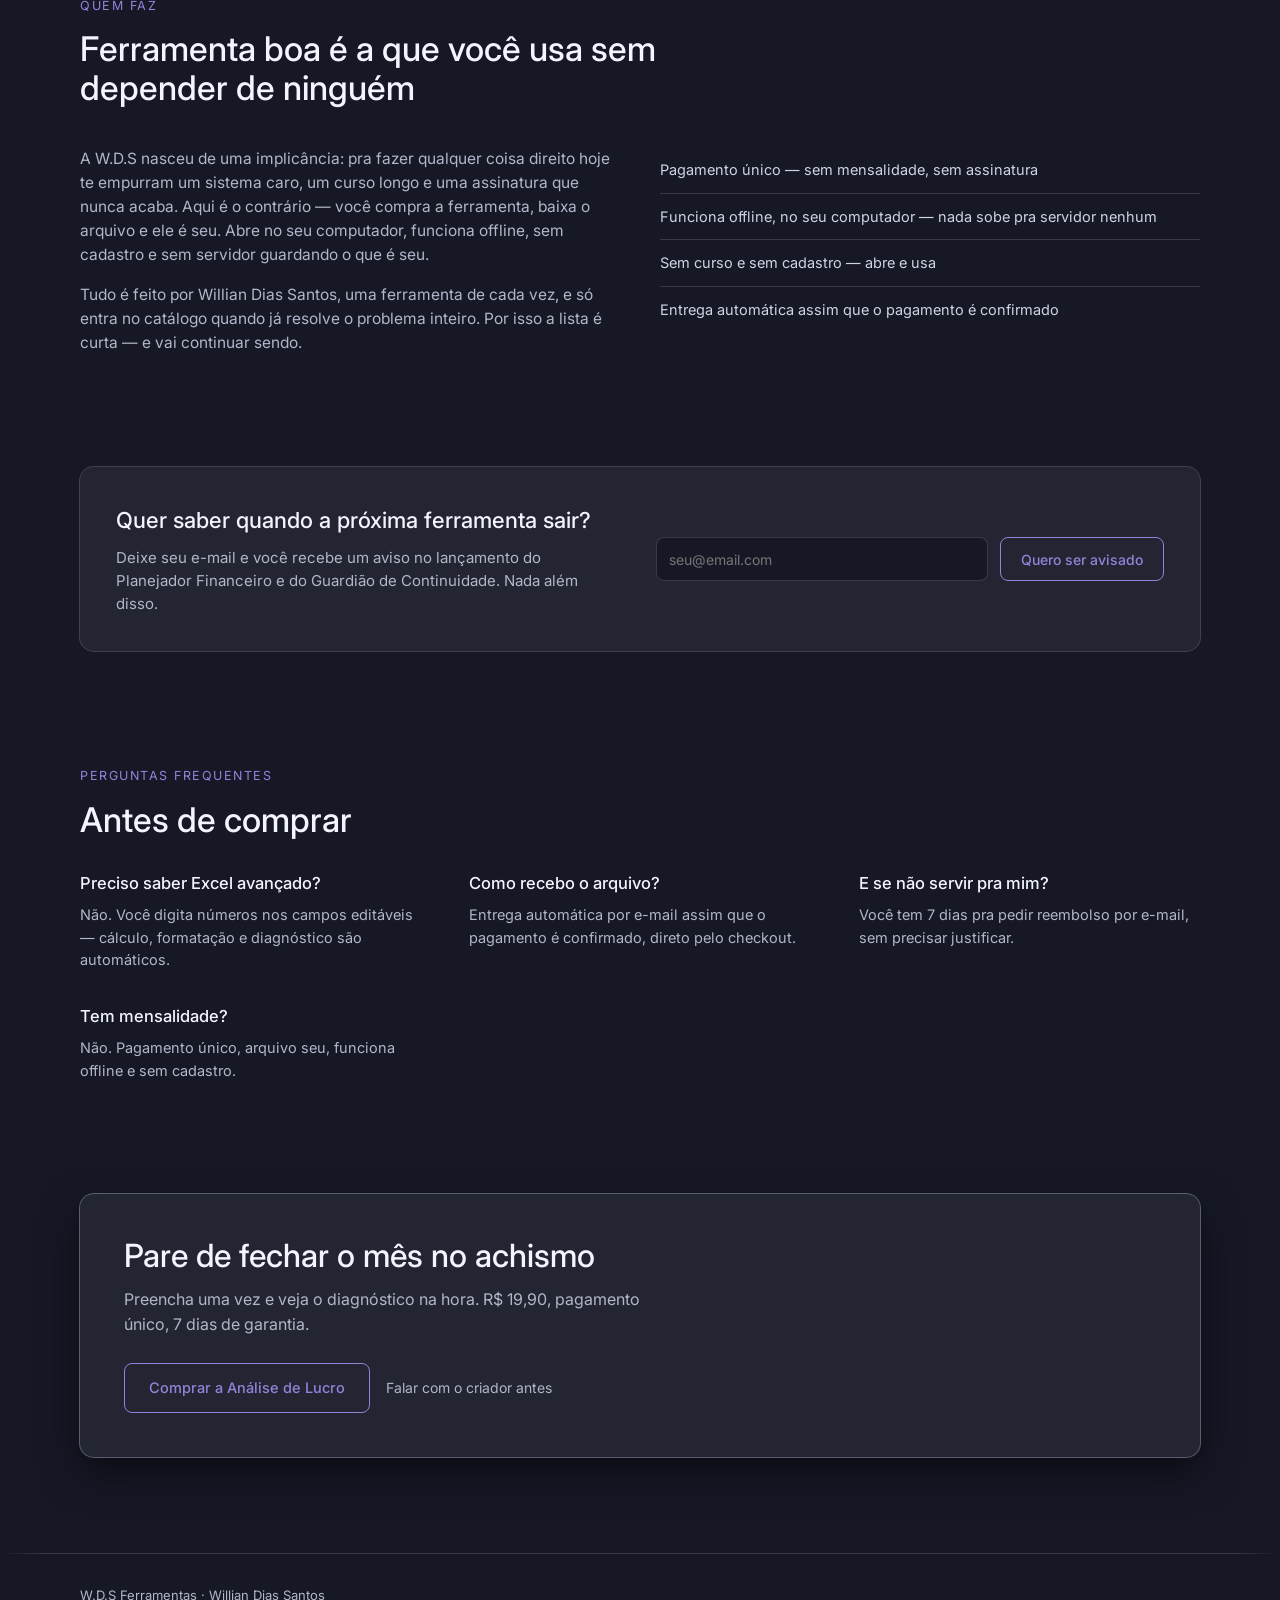
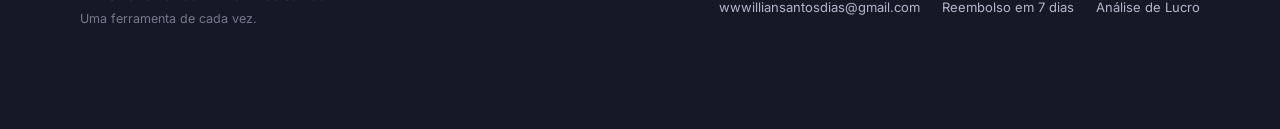
==== commit 900ae030: "Rename index-1.html to index.html" ====
--- a/index.html
+++ b/index.html
@@ -4,158 +4,264 @@
 <meta charset="UTF-8">
 <meta name="viewport" content="width=device-width, initial-scale=1.0">
 <title>W.D.S Ferramentas — Planilhas e apps que organizam o que não cabe na cabeça</title>
-<meta name="description" content="Ferramentas de registro pra negócio, dinheiro e projetos criativos. Pagamento único, funciona offline, o arquivo é seu — sem mensalidade, sem curso pra aprender.">
+<meta name="description" content="Ferramentas de registro pra negócio, dinheiro e projetos criativos. Pagamento único, 7 dias de garantia, funciona offline, o arquivo é seu — sem mensalidade, sem curso pra aprender.">
 <link rel="canonical" href="https://wwwilliansantosdias-gif.github.io/W.D.S/index.html">
-
 <meta property="og:type" content="website">
 <meta property="og:site_name" content="W.D.S Ferramentas">
 <meta property="og:title" content="W.D.S Ferramentas — Planilhas e apps que organizam o que não cabe na cabeça">
 <meta property="og:description" content="Ferramentas de registro pra negócio, dinheiro e projetos criativos. Pagamento único, funciona offline, o arquivo é seu.">
 <meta property="og:url" content="https://wwwilliansantosdias-gif.github.io/W.D.S/index.html">
 <meta property="og:locale" content="pt_BR">
-
+<script type="application/ld+json">
+{"@context":"https://schema.org","@type":"Organization","name":"W.D.S Ferramentas","url":"https://wwwilliansantosdias-gif.github.io/W.D.S/index.html","description":"W.D.S Ferramentas cria planilhas e apps de registro para negócio, dinheiro e projetos criativos, com pagamento único e sem mensalidade.","founder":{"@type":"Person","name":"Willian Dias Santos"},"makesOffer":[{"@type":"Offer","itemOffered":{"@type":"Product","name":"Análise de Lucro"},"price":"19.90","priceCurrency":"BRL","url":"https://wwwilliansantosdias-gif.github.io/W.D.S/analise-de-lucro.html"}]}
+</script>
 <link rel="preconnect" href="https://fonts.googleapis.com">
 <link rel="preconnect" href="https://fonts.gstatic.com" crossorigin>
-<link href="https://fonts.googleapis.com/css2?family=Fraunces:ital,opsz,wght@0,9..144,400;0,9..144,600;1,9..144,500&family=IBM+Plex+Sans:wght@400;500;600;700&family=IBM+Plex+Mono:wght@400;500;600&display=swap" rel="stylesheet">
+<link href="https://fonts.googleapis.com/css2?family=Inter:wght@400;500;600;700&display=swap" rel="stylesheet">
 <link rel="stylesheet" href="estilo.css">
-
-<script type="application/ld+json">
-{
-  "@context": "https://schema.org",
-  "@type": "Organization",
-  "name": "W.D.S Ferramentas",
-  "url": "https://wwwilliansantosdias-gif.github.io/W.D.S/index.html",
-  "description": "W.D.S Ferramentas cria planilhas e apps de registro para negócio, dinheiro e projetos criativos, com pagamento único e sem mensalidade.",
-  "makesOffer": [
-    {
-      "@type": "Offer",
-      "itemOffered": { "@type": "Product", "name": "Análise de Lucro" },
-      "url": "https://wwwilliansantosdias-gif.github.io/W.D.S/analise-de-lucro.html"
-    }
-  ]
-}
-</script>
 </head>
 <body>
-
-<header>
-  <div class="wrap nav">
-    <a class="brand" href="index.html"><span class="dot"></span> W.D.S</a>
-    <nav class="nav-links">
-      <a href="index.html#produtos">Produtos</a>
-      <a href="index.html#sobre">Sobre</a>
-      <a href="index.html#contato">Contato</a>
-    </nav>
-    <a class="nav-cta" href="#produtos">Ver ferramentas</a>
+<div style="background:#161826;color:#e9e9ed;font-family:'Inter',system-ui,sans-serif;font-size:15px;line-height:1.55;min-height:100vh;">
+
+  <!-- Nav -->
+  <header style="position:sticky;top:0;z-index:50;background:rgba(22,24,38,0.9);backdrop-filter:blur(8px);">
+    <div style="max-width:1120px;margin:0 auto;padding:18px 32px;display:flex;align-items:center;gap:36px;">
+      <a href="#top" style="display:flex;align-items:center;gap:9px;font-weight:500;font-size:17px;color:#e9e9ed;margin-right:auto;">
+        <span style="width:7px;height:7px;border-radius:50%;background:#9184d9;display:inline-block;"></span>
+        W.D.S
+      </a>
+      <nav style="display:flex;gap:28px;">
+        <a href="#produtos" style="color:#b2b6ca;font-size:14px;">Produtos</a>
+        <a href="#sobre" style="color:#b2b6ca;font-size:14px;">Sobre</a>
+        <a href="#perguntas" style="color:#b2b6ca;font-size:14px;">Perguntas</a>
+      </nav>
+      <a href="analise-de-lucro.html" style="display:inline-flex;align-items:center;gap:8px;font-size:13.5px;font-weight:500;color:#9184d9;border:1px solid #9184d9;border-radius:8px;padding:8px 16px;white-space:nowrap;">Análise de Lucro · R$ 19,90</a>
+    </div>
+  </header>
+
+  <!-- Hero -->
+  <section id="top" style="padding:88px 32px 70px;">
+    <div style="max-width:1120px;margin:0 auto;display:grid;grid-template-columns:repeat(auto-fit,minmax(340px,1fr));gap:64px;align-items:center;">
+      <div>
+        <span style="font-size:12.5px;letter-spacing:0.12em;text-transform:uppercase;color:#9184d9;display:inline-block;margin-bottom:18px;">W.D.S · Ferramentas de trabalho</span>
+        <h1 style="font-family:'Inter',sans-serif;font-weight:500;font-size:clamp(32px,4.4vw,48px);line-height:1.1;letter-spacing:-0.015em;margin:0 0 22px;color:#f3f5fe;">Tira da cabeça e <span style="color:#9184d9;">põe em ordem.</span></h1>
+        <p style="font-size:17.5px;color:#b2b6ca;max-width:44ch;margin:0 0 32px;">Ferramentas de registro para gestão e criação: o lucro do seu negócio, o seu dinheiro do mês, a continuidade do seu projeto. Compra única, funciona offline, o arquivo é seu.</p>
+        <div style="display:flex;align-items:center;gap:20px;flex-wrap:wrap;">
+          <a href="analise-de-lucro.html" style="display:inline-flex;align-items:center;font-weight:500;font-size:14.5px;color:#9184d9;border:1px solid #9184d9;border-radius:8px;padding:13px 24px;">Ver a Análise de Lucro · R$ 19,90</a>
+          <a href="#produtos" style="font-size:14px;color:#b2b6ca;">Ver todas as ferramentas</a>
+        </div>
+        <div style="display:flex;gap:22px;flex-wrap:wrap;margin-top:26px;font-size:13px;color:#75798c;">
+          <span>Pagamento único</span>
+          <span>7 dias de garantia</span>
+          <span>Entrega automática</span>
+          <span>Funciona offline</span>
+        </div>
+      </div>
+
+      <div style="position:relative;">
+        <div style="position:absolute;inset:-30px;background:radial-gradient(circle at 30% 20%, rgba(145,132,217,0.16), transparent 65%);pointer-events:none;"></div>
+        <div style="position:relative;background:#232532;border-radius:14px;box-shadow:0 0 0 1px #595d6c, 0 16px 40px rgba(0,0,0,0.55);padding:26px 24px;">
+          <div style="display:flex;justify-content:space-between;align-items:baseline;font-size:11px;letter-spacing:0.08em;text-transform:uppercase;color:#75798c;padding-bottom:12px;margin-bottom:14px;background:linear-gradient(to right, rgba(233,233,237,0.16), rgba(233,233,237,0.16)) no-repeat bottom / 100% 1px;">
+            <span>Arquivo W.D.S</span><span>Catálogo</span>
+          </div>
+          <div style="display:flex;justify-content:space-between;align-items:center;font-size:13.5px;padding:10px 0;background:linear-gradient(to right, rgba(233,233,237,0.08), rgba(233,233,237,0.08)) no-repeat bottom / 100% 1px;">
+            <span style="color:#cfd3e5;">■&nbsp; Análise de Lucro</span>
+            <span style="color:#d2cefd;">R$ 19,90</span>
+          </div>
+          <div style="display:flex;justify-content:space-between;align-items:center;font-size:13.5px;padding:10px 0;background:linear-gradient(to right, rgba(233,233,237,0.08), rgba(233,233,237,0.08)) no-repeat bottom / 100% 1px;">
+            <span style="color:#cfd3e5;">■&nbsp; Planejador Financeiro</span>
+            <span style="display:inline-flex;align-items:center;font-size:11px;padding:3px 10px;border-radius:6px;background:#3f424d;color:#f3f5fe;">Em breve</span>
+          </div>
+          <div style="display:flex;justify-content:space-between;align-items:center;font-size:13.5px;padding:10px 0;">
+            <span style="color:#cfd3e5;">◆&nbsp; Guardião de Continuidade</span>
+            <span style="display:inline-flex;align-items:center;font-size:11px;padding:3px 10px;border-radius:6px;background:#3f424d;color:#f3f5fe;">Em breve</span>
+          </div>
+          <div style="display:flex;justify-content:space-between;padding-top:14px;font-size:12px;color:#75798c;">
+            <span>Pagamento único · sem mensalidade</span><span style="color:#d2cefd;">1×</span>
+          </div>
+        </div>
+      </div>
+    </div>
+  </section>
+
+  <!-- Produtos -->
+  <section id="produtos" style="padding:64px 32px;">
+    <div style="max-width:1120px;margin:0 auto;">
+      <div style="max-width:600px;margin-bottom:44px;">
+        <span style="font-size:12.5px;letter-spacing:0.12em;text-transform:uppercase;color:#9184d9;display:inline-block;margin-bottom:14px;">Portfólio</span>
+        <h2 style="font-weight:500;font-size:clamp(26px,3.2vw,34px);line-height:1.15;margin:0 0 14px;color:#f3f5fe;">Duas linhas, uma ferramenta de cada vez</h2>
+        <p style="color:#b2b6ca;font-size:16px;margin:0;">Linha Gestão pra quem toca um negócio ou as próprias contas. Linha Criativa pra quem toca um projeto longo. Cada ferramenta resolve um problema só — e resolve inteiro.</p>
+      </div>
+
+      <div style="display:grid;grid-template-columns:repeat(auto-fit,minmax(260px,1fr));gap:20px;">
+
+        <div style="display:flex;flex-direction:column;gap:12px;background:#232532;border-radius:8px;padding:24px;box-shadow:0 0 0 1px #595d6c;">
+          <div style="display:flex;justify-content:space-between;align-items:flex-start;">
+            <span style="font-size:11px;letter-spacing:0.1em;text-transform:uppercase;color:#9184d9;">■&nbsp; Linha Gestão · Planilha</span>
+            <span style="display:inline-flex;align-items:center;font-size:11px;padding:3px 10px;border-radius:6px;background:#423a6a;color:#f5f4ff;">Disponível</span>
+          </div>
+          <h3 style="font-weight:500;font-size:19px;margin:0;color:#f3f5fe;">Análise de Lucro</h3>
+          <p style="color:#b2b6ca;font-size:14.5px;margin:0;flex-grow:1;">Diagnóstico financeiro automático para bares, restaurantes e lanchonetes. Preencha os campos e veja score, causas do desvio e relatório pronto pra imprimir.</p>
+          <div style="display:flex;align-items:baseline;gap:8px;padding-top:4px;">
+            <span style="font-size:24px;font-weight:500;color:#f3f5fe;">R$ 19,90</span>
+            <span style="font-size:12.5px;color:#75798c;">pagamento único</span>
+          </div>
+          <div style="display:flex;gap:12px;align-items:center;flex-wrap:wrap;">
+            <a href="https://pay.monetizze.com.br/DQB384105" target="_blank" rel="noopener" style="display:inline-flex;align-items:center;font-weight:500;font-size:13.5px;color:#9184d9;border:1px solid #9184d9;border-radius:8px;padding:10px 18px;">Comprar agora</a>
+            <a href="analise-de-lucro.html" style="font-size:13.5px;color:#b2b6ca;">Ver detalhes →</a>
+          </div>
+        </div>
+
+        <div style="display:flex;flex-direction:column;gap:12px;background:#232532;border-radius:8px;padding:24px;box-shadow:0 0 0 1px #3f424d;">
+          <div style="display:flex;justify-content:space-between;align-items:flex-start;">
+            <span style="font-size:11px;letter-spacing:0.1em;text-transform:uppercase;color:#9184d9;">■&nbsp; Linha Gestão · App</span>
+            <span style="display:inline-flex;align-items:center;font-size:11px;padding:3px 10px;border-radius:6px;background:#3f424d;color:#f3f5fe;">Em breve</span>
+          </div>
+          <h3 style="font-weight:500;font-size:19px;margin:0;color:#f3f5fe;">Planejador Financeiro Pessoal</h3>
+          <p style="color:#b2b6ca;font-size:14.5px;margin:0;flex-grow:1;">Um app simples pra organizar as finanças do dia a dia, sem depender de planilha nem de aplicativo de banco guardando seus dados.</p>
+          <a href="#lista" style="font-weight:500;font-size:13.5px;color:#9184d9;">Avise quando lançar →</a>
+        </div>
+
+        <div style="display:flex;flex-direction:column;gap:12px;background:#232532;border-radius:8px;padding:24px;box-shadow:0 0 0 1px #3f424d;">
+          <div style="display:flex;justify-content:space-between;align-items:flex-start;">
+            <span style="font-size:11px;letter-spacing:0.1em;text-transform:uppercase;color:#9184d9;">◆&nbsp; Linha Criativa</span>
+            <span style="display:inline-flex;align-items:center;font-size:11px;padding:3px 10px;border-radius:6px;background:#3f424d;color:#f3f5fe;">Em breve</span>
+          </div>
+          <h3 style="font-weight:500;font-size:19px;margin:0;color:#f3f5fe;">Guardião de Continuidade</h3>
+          <p style="color:#b2b6ca;font-size:14.5px;margin:0;flex-grow:1;">Pra quem escreve uma história longa e não pode se contradizer. Personagens, linha do tempo e regras do seu mundo num lugar só, prontos pra conferir antes de publicar.</p>
+          <a href="#lista" style="font-weight:500;font-size:13.5px;color:#9184d9;">Avise quando lançar →</a>
+        </div>
+
+      </div>
+    </div>
+  </section>
+
+  <!-- Confiança -->
+  <section style="padding:24px 32px 64px;">
+    <div style="max-width:1120px;margin:0 auto;display:grid;grid-template-columns:repeat(auto-fit,minmax(220px,1fr));gap:20px;">
+      <div style="background:#232532;border-radius:8px;padding:20px;box-shadow:0 0 0 1px #3f424d;">
+        <div style="font-size:12.5px;letter-spacing:0.1em;text-transform:uppercase;color:#9184d9;margin-bottom:8px;">Garantia</div>
+        <p style="margin:0;font-size:14px;color:#b2b6ca;">7 dias pra desistir. Um e-mail e o valor volta, sem justificativa.</p>
+      </div>
+      <div style="background:#232532;border-radius:8px;padding:20px;box-shadow:0 0 0 1px #3f424d;">
+        <div style="font-size:12.5px;letter-spacing:0.1em;text-transform:uppercase;color:#9184d9;margin-bottom:8px;">Pagamento</div>
+        <p style="margin:0;font-size:14px;color:#b2b6ca;">Pix, cartão de crédito ou débito em checkout externo — a W.D.S não vê seus dados.</p>
+      </div>
+      <div style="background:#232532;border-radius:8px;padding:20px;box-shadow:0 0 0 1px #3f424d;">
+        <div style="font-size:12.5px;letter-spacing:0.1em;text-transform:uppercase;color:#9184d9;margin-bottom:8px;">Entrega</div>
+        <p style="margin:0;font-size:14px;color:#b2b6ca;">Automática assim que o pagamento é confirmado. Sem espera.</p>
+      </div>
+      <div style="background:#232532;border-radius:8px;padding:20px;box-shadow:0 0 0 1px #3f424d;">
+        <div style="font-size:12.5px;letter-spacing:0.1em;text-transform:uppercase;color:#9184d9;margin-bottom:8px;">Privacidade</div>
+        <p style="margin:0;font-size:14px;color:#b2b6ca;">O arquivo roda offline. Nada do seu negócio sobe pra servidor.</p>
+      </div>
+    </div>
+  </section>
+
+  <!-- Sobre / autoridade -->
+  <section id="sobre" style="padding:64px 32px;">
+    <div style="max-width:1120px;margin:0 auto;">
+      <div style="max-width:600px;margin-bottom:40px;">
+        <span style="font-size:12.5px;letter-spacing:0.12em;text-transform:uppercase;color:#9184d9;display:inline-block;margin-bottom:14px;">Quem faz</span>
+        <h2 style="font-weight:500;font-size:clamp(26px,3.2vw,34px);line-height:1.15;margin:0;color:#f3f5fe;">Ferramenta boa é a que você usa sem depender de ninguém</h2>
+      </div>
+      <div style="display:grid;grid-template-columns:repeat(auto-fit,minmax(280px,1fr));gap:40px;align-items:start;">
+                <div>
+          <p style="color:#b2b6ca;font-size:15.5px;margin:0 0 16px;">A W.D.S nasceu de uma implicância: pra fazer qualquer coisa direito hoje te empurram um sistema caro, um curso longo e uma assinatura que nunca acaba. Aqui é o contrário — você compra a ferramenta, baixa o arquivo e ele é seu. Abre no seu computador, funciona offline, sem cadastro e sem servidor guardando o que é seu.</p>
+          <p style="color:#b2b6ca;font-size:15.5px;margin:0;">Tudo é feito por Willian Dias Santos, uma ferramenta de cada vez, e só entra no catálogo quando já resolve o problema inteiro. Por isso a lista é curta — e vai continuar sendo.</p>
+        </div>
+        <div>
+          <ul style="list-style:none;margin:0;padding:0;">
+            <li style="font-size:14.5px;color:#cfd3e5;padding:12px 0;background:linear-gradient(to right, rgba(233,233,237,0.16), rgba(233,233,237,0.16)) no-repeat bottom / 100% 1px;">Pagamento único — sem mensalidade, sem assinatura</li>
+            <li style="font-size:14.5px;color:#cfd3e5;padding:12px 0;background:linear-gradient(to right, rgba(233,233,237,0.16), rgba(233,233,237,0.16)) no-repeat bottom / 100% 1px;">Funciona offline, no seu computador — nada sobe pra servidor nenhum</li>
+            <li style="font-size:14.5px;color:#cfd3e5;padding:12px 0;background:linear-gradient(to right, rgba(233,233,237,0.16), rgba(233,233,237,0.16)) no-repeat bottom / 100% 1px;">Sem curso e sem cadastro — abre e usa</li>
+            <li style="font-size:14.5px;color:#cfd3e5;padding:12px 0;">Entrega automática assim que o pagamento é confirmado</li>
+          </ul>
+        </div>
+      </div>
+    </div>
+  </section>
+
+  <!-- Lista de espera -->
+  <section id="lista" style="padding:48px 32px;">
+    <div style="max-width:1120px;margin:0 auto;background:#232532;border-radius:14px;padding:36px;box-shadow:0 0 0 1px #3f424d;display:grid;grid-template-columns:repeat(auto-fit,minmax(280px,1fr));gap:32px;align-items:center;">
+      <div>
+        <h3 style="font-weight:500;font-size:22px;margin:0 0 8px;color:#f3f5fe;">Quer saber quando a próxima ferramenta sair?</h3>
+        <p style="margin:0;font-size:15px;color:#b2b6ca;max-width:52ch;">Deixe seu e-mail e você recebe um aviso no lançamento do Planejador Financeiro e do Guardião de Continuidade. Nada além disso.</p>
+      </div>
+      <div style="display:flex;gap:12px;align-items:flex-start;flex-wrap:wrap;">
+        <input type="email" placeholder="seu@email.com" id="wl-email" name="email" style="flex:1 1 200px;min-width:180px;min-height:44px;padding:10px 12px;font-size:14px;font-family:inherit;color:#e9e9ed;background:#161826;border:1px solid rgba(233,233,237,0.16);border-radius:8px;">
+        <button onclick="location.href='mailto:wwwilliansantosdias@gmail.com?subject=Lista%20de%20espera%20W.D.S&amp;body='+encodeURIComponent('Meu e-mail: '+document.getElementById('wl-email').value)" style="flex:none;white-space:nowrap;min-height:44px;font-family:inherit;font-weight:500;font-size:14px;color:#9184d9;background:transparent;border:1px solid #9184d9;border-radius:8px;padding:10px 20px;cursor:pointer;">Quero ser avisado</button>
+      </div>
+    </div>
+  </section>
+
+  <!-- Perguntas -->
+  <section id="perguntas" style="padding:64px 32px;">
+    <div style="max-width:1120px;margin:0 auto;">
+      <div style="max-width:600px;margin-bottom:32px;">
+        <span style="font-size:12.5px;letter-spacing:0.12em;text-transform:uppercase;color:#9184d9;display:inline-block;margin-bottom:14px;">Perguntas frequentes</span>
+        <h2 style="font-weight:500;font-size:clamp(26px,3.2vw,34px);line-height:1.15;margin:0;color:#f3f5fe;">Antes de comprar</h2>
+      </div>
+      <div style="display:grid;grid-template-columns:repeat(auto-fit,minmax(280px,1fr));gap:32px 48px;">
+        <div>
+          <h3 style="font-weight:500;font-size:16.5px;margin:0 0 8px;color:#f3f5fe;">Preciso saber Excel avançado?</h3>
+          <p style="margin:0;font-size:14.5px;color:#b2b6ca;">Não. Você digita números nos campos editáveis — cálculo, formatação e diagnóstico são automáticos.</p>
+        </div>
+        <div>
+          <h3 style="font-weight:500;font-size:16.5px;margin:0 0 8px;color:#f3f5fe;">Como recebo o arquivo?</h3>
+          <p style="margin:0;font-size:14.5px;color:#b2b6ca;">Entrega automática por e-mail assim que o pagamento é confirmado, direto pelo checkout.</p>
+        </div>
+        <div>
+          <h3 style="font-weight:500;font-size:16.5px;margin:0 0 8px;color:#f3f5fe;">E se não servir pra mim?</h3>
+          <p style="margin:0;font-size:14.5px;color:#b2b6ca;">Você tem 7 dias pra pedir reembolso por e-mail, sem precisar justificar.</p>
+        </div>
+        <div>
+          <h3 style="font-weight:500;font-size:16.5px;margin:0 0 8px;color:#f3f5fe;">Tem mensalidade?</h3>
+          <p style="margin:0;font-size:14.5px;color:#b2b6ca;">Não. Pagamento único, arquivo seu, funciona offline e sem cadastro.</p>
+        </div>
+      </div>
+    </div>
+  </section>
+
+  <!-- CTA final -->
+  <section id="contato" style="padding:48px 32px 96px;">
+    <div style="max-width:1120px;margin:0 auto;background:#232532;border-radius:14px;padding:44px;box-shadow:0 0 0 1px #595d6c, 0 16px 40px rgba(0,0,0,0.55);">
+      <h2 style="font-weight:500;font-size:clamp(24px,3vw,32px);line-height:1.15;margin:0 0 12px;color:#f3f5fe;">Pare de fechar o mês no achismo</h2>
+      <p style="color:#b2b6ca;font-size:16px;margin:0 0 26px;max-width:52ch;">Preencha uma vez e veja o diagnóstico na hora. R$ 19,90, pagamento único, 7 dias de garantia.</p>
+      <div style="display:flex;gap:16px;align-items:center;flex-wrap:wrap;">
+        <a href="https://pay.monetizze.com.br/DQB384105" target="_blank" rel="noopener" style="display:inline-flex;align-items:center;font-weight:500;font-size:14.5px;color:#9184d9;border:1px solid #9184d9;border-radius:8px;padding:13px 24px;">Comprar a Análise de Lucro</a>
+        <a href="mailto:wwwilliansantosdias@gmail.com" style="font-size:14px;color:#b2b6ca;">Falar com o criador antes</a>
+      </div>
+    </div>
+  </section>
+
+  <!-- Footer -->
+  <footer style="padding:32px 32px 100px;background:linear-gradient(to right, transparent, rgba(233,233,237,0.16) 48px, rgba(233,233,237,0.16) calc(100% - 48px), transparent) no-repeat top / 100% 1px;">
+    <div style="max-width:1120px;margin:0 auto;display:flex;justify-content:space-between;align-items:center;flex-wrap:wrap;gap:16px;">
+      <div>
+        <div style="font-size:13px;color:#b2b6ca;">W.D.S Ferramentas · Willian Dias Santos</div>
+        <div style="font-size:12.5px;color:#75798c;margin-top:4px;">Uma ferramenta de cada vez.</div>
+      </div>
+      <div style="display:flex;gap:22px;flex-wrap:wrap;font-size:13px;">
+        <a href="mailto:wwwilliansantosdias@gmail.com" style="color:#b2b6ca;">wwwilliansantosdias@gmail.com</a>
+        <a href="#perguntas" style="color:#b2b6ca;">Reembolso em 7 dias</a>
+        <a href="analise-de-lucro.html" style="color:#b2b6ca;">Análise de Lucro</a>
+      </div>
+    </div>
+  </footer>
+
+  <!-- CTA fixo (mobile) -->
+  <div class="mobile-cta">
+    <div style="position:fixed;left:0;right:0;bottom:0;z-index:60;background:rgba(22,24,38,0.96);backdrop-filter:blur(8px);padding:12px 16px;display:flex;align-items:center;justify-content:space-between;gap:12px;box-shadow:0 -1px 0 rgba(233,233,237,0.16);">
+      <div>
+        <div style="font-size:13px;color:#cfd3e5;">Análise de Lucro</div>
+        <div style="font-size:12.5px;color:#75798c;">R$ 19,90 · 7 dias de garantia</div>
+      </div>
+      <a href="https://pay.monetizze.com.br/DQB384105" target="_blank" rel="noopener" style="display:inline-flex;align-items:center;min-height:44px;font-weight:500;font-size:14px;color:#9184d9;border:1px solid #9184d9;border-radius:8px;padding:10px 18px;white-space:nowrap;">Comprar</a>
+    </div>
   </div>
-</header>
-
-<section class="hero">
-  <div class="wrap hero-grid">
-    <div>
-      <span class="eyebrow">W.D.S · Ferramentas de trabalho</span>
-      <h1>Tira da cabeça e <em>põe em ordem.</em></h1>
-      <p class="lead">Planilhas e apps que organizam uma coisa de cada vez: o lucro do seu negócio, o seu dinheiro do mês, a continuidade do seu projeto. Você compra uma vez, baixa e usa no seu computador — sem mensalidade, sem cadastro, sem curso pra aprender.</p>
-      <div class="cta-row">
-        <a class="btn-primary" href="#produtos">Ver as ferramentas</a>
-        <span class="price-note">Pagamento único · funciona offline · o arquivo é seu</span>
-      </div>
-    </div>
-
-    <div>
-      <div class="ledger-card">
-        <div class="stamp-badge"><span class="n">1×</span><span class="l">Pagamento único</span></div>
-        <div class="ledger-head"><span>Arquivo W.D.S</span><span>Catálogo</span></div>
-        <div class="ledger-row good linha-gestao"><span><b style="color:var(--stamp)">■</b> Análise de Lucro</span><span>Disponível</span></div>
-        <div class="ledger-row linha-gestao"><span><b style="color:var(--stamp)">■</b> Planejador Financeiro</span><span>Em breve</span></div>
-        <div class="ledger-row linha-criativa"><span><b style="color:var(--stamp)">◆</b> Guardião de Continuidade</span><span>Em breve</span></div>
-        <div class="ledger-row" style="border-bottom:none; padding-top:12px; color:var(--stone); font-size:12px;">
-          <span><b style="color:#A63A2E">■</b> Gestão &nbsp; <b style="color:#2F4B7C">◆</b> Criativa</span>
-        </div>
-      </div>
-    </div>
-  </div>
-</section>
-
-<section id="produtos">
-  <div class="wrap">
-    <div class="section-head">
-      <span class="eyebrow">Portfólio</span>
-      <h2>Duas linhas, uma ferramenta de cada vez</h2>
-      <p>Linha Gestão pra quem toca um negócio ou as próprias contas. Linha Criativa pra quem toca um projeto longo. Cada ferramenta resolve um problema só — e resolve inteiro.</p>
-    </div>
-    <div class="portfolio-grid">
-
-      <div class="product-card active linha-gestao">
-        <span class="badge disponivel">Disponível</span>
-        <span class="line-eyebrow">Linha Gestão · Planilha</span>
-        <h3>Análise de Lucro</h3>
-        <p>Diagnóstico financeiro automático pra bares, restaurantes e lanchonetes. Preencha os campos amarelos e veja score, causas do desvio e relatório pronto pra imprimir.</p>
-        <a class="card-cta" href="analise-de-lucro.html">Ver detalhes e comprar →</a>
-      </div>
-
-      <div class="product-card linha-gestao">
-        <span class="badge em-breve">Em breve</span>
-        <span class="line-eyebrow">Linha Gestão · App</span>
-        <h3>Planejador Financeiro Pessoal</h3>
-        <p>Um app simples pra organizar as finanças do dia a dia, sem depender de planilha nem de aplicativo de banco guardando seus dados.</p>
-        <span class="card-cta disabled">Em desenvolvimento</span>
-      </div>
-
-      <div class="product-card linha-criativa">
-        <span class="badge em-breve">Em breve</span>
-        <span class="line-eyebrow">Linha Criativa</span>
-        <h3>Guardião de Continuidade</h3>
-        <p>Pra quem escreve uma história longa e não pode se contradizer. Personagens, linha do tempo e as regras do seu mundo num lugar só — dá pra conferir antes de publicar, mesmo depois de meses parado.</p>
-        <span class="card-cta disabled">Em desenvolvimento</span>
-      </div>
-
-    </div>
-  </div>
-</section>
-
-<section id="sobre">
-  <div class="wrap">
-    <div class="section-head">
-      <span class="eyebrow">Sobre a W.D.S</span>
-      <h2>Ferramenta boa é a que você usa sem depender de ninguém</h2>
-    </div>
-    <div class="about-grid">
-      <div>
-        <p>A W.D.S nasceu de uma implicância: pra fazer qualquer coisa direito hoje te empurram um sistema caro, um curso longo e uma assinatura que nunca acaba. Aqui é o contrário — você compra a ferramenta, baixa o arquivo e ele é seu. Abre no seu computador, funciona offline, sem cadastro e sem servidor nenhum guardando o que é seu.</p>
-        <p>Tudo é feito por Willian Dias Santos, uma ferramenta de cada vez, e só entra no catálogo quando já resolve o problema inteiro. Por isso a lista é curta — e vai continuar sendo.</p>
-      </div>
-      <div>
-        <ul class="principle-list">
-          <li>Pagamento único — sem mensalidade, sem assinatura</li>
-          <li>Funciona offline, no seu computador — nada sobe pra servidor nenhum</li>
-          <li>Sem curso e sem cadastro — abre e usa</li>
-          <li>Entrega automática assim que o pagamento é confirmado</li>
-        </ul>
-      </div>
-    </div>
-  </div>
-</section>
-
-<section id="contato">
-  <div class="wrap">
-    <div class="section-head">
-      <span class="eyebrow">Contato</span>
-      <h2>Ficou com alguma dúvida?</h2>
-    </div>
-    <div class="contact-box">
-      <p>Fale com a gente antes de comprar, ou pra saber quando um produto novo é lançado.</p>
-      <a class="btn-primary" href="mailto:wwwilliansantosdias@gmail.com">Enviar mensagem</a>
-    </div>
-  </div>
-</section>
-
-<footer>
-  <div class="wrap footer-row">
-    <span class="footer-brand">W.D.S Ferramentas</span>
-    <p>Uma ferramenta de cada vez.</p>
-  </div>
-</footer>
-
+
+</div>
 </body>
 </html>
--- a/estilo.css
+++ b/estilo.css
@@ -1,297 +1,17 @@
-:root{
-  --paper:#EDEAD9;
-  --paper-2:#E4E0CB;
-  --line:#C9C2A0;
-  --ink:#1E2A38;
-  --ink-soft:#3A4757;
-  --stamp:#A63A2E;
-  --stamp-dark:#832C22;
-  --brass:#A9862C;
-  --stone:#6E6656;
-  --good:#3F6B4C;
-}
-*{box-sizing:border-box; margin:0; padding:0;}
-html{scroll-behavior:smooth;}
-body{
-  background:var(--paper);
-  color:var(--ink);
-  font-family:'IBM Plex Sans', sans-serif;
-  line-height:1.55;
-  background-image:
-    repeating-linear-gradient(to bottom, transparent, transparent 45px, rgba(201,194,160,.55) 46px);
-  background-attachment:local;
-}
-.wrap{max-width:1100px; margin:0 auto; padding:0 28px;}
-a{color:inherit;}
-img{max-width:100%; display:block;}
-
-h1,h2,h3{font-family:'Fraunces', serif; font-weight:600; letter-spacing:-0.01em; color:var(--ink);}
-
-/* ---------- Header ---------- */
-header{
-  position:sticky; top:0; z-index:50;
-  background:rgba(237,234,217,0.92);
-  backdrop-filter:blur(6px);
-  border-bottom:1px solid var(--line);
-}
-.nav{
-  display:flex; align-items:center; justify-content:space-between;
-  padding:16px 0;
-}
-.brand{
-  font-family:'IBM Plex Mono', monospace;
-  font-weight:600; font-size:15px; letter-spacing:0.08em;
-  display:flex; align-items:center; gap:8px;
-  text-decoration:none;
-}
-.brand .dot{width:8px; height:8px; border-radius:50%; background:var(--stamp); display:inline-block;}
-.nav-links{display:flex; gap:28px; font-size:14.5px; color:var(--ink-soft);}
-.nav-links a{text-decoration:none; border-bottom:1px solid transparent; transition:border-color .2s;}
-.nav-links a:hover{border-color:var(--stamp);}
-.nav-cta{
-  background:var(--stamp); color:#F4EFDF; font-family:'IBM Plex Mono', monospace;
-  font-size:13.5px; font-weight:600; letter-spacing:0.03em;
-  padding:9px 18px; border-radius:3px; text-decoration:none;
-  box-shadow:2px 2px 0 var(--stamp-dark);
-  transition:transform .15s, box-shadow .15s;
-  white-space:nowrap;
-}
-.nav-cta:hover{transform:translate(-1px,-1px); box-shadow:3px 3px 0 var(--stamp-dark);}
-@media (max-width:760px){
-  .nav{ flex-wrap:wrap; gap:10px; }
-  .nav-links{ order:3; width:100%; gap:18px; font-size:13.5px; justify-content:flex-start;
-              border-top:1px solid var(--line); padding-top:10px; }
-}
-
-/* ---------- Hero ---------- */
-.hero{padding:76px 0 60px;}
-.hero-grid{
-  display:grid; grid-template-columns:1.05fr 0.95fr; gap:56px; align-items:center;
-}
-@media (max-width:900px){ .hero-grid{grid-template-columns:1fr; gap:44px;} }
-
-.eyebrow{
-  font-family:'IBM Plex Mono', monospace; font-size:12.5px; letter-spacing:0.14em;
-  text-transform:uppercase; color:var(--stamp); margin-bottom:16px; display:inline-block;
-}
-.hero h1{font-size:clamp(32px,4.6vw,50px); line-height:1.07; margin-bottom:20px;}
-.hero h1 em{font-style:italic; color:var(--stamp); font-weight:500;}
-.hero p.lead{font-size:17.5px; color:var(--ink-soft); max-width:46ch; margin-bottom:30px;}
-
-.cta-row{display:flex; align-items:center; gap:18px; flex-wrap:wrap;}
-.btn-primary{
-  background:var(--stamp); color:#F4EFDF;
-  font-family:'IBM Plex Mono', monospace; font-weight:600; font-size:14.5px;
-  letter-spacing:0.03em; padding:15px 26px; border-radius:3px; text-decoration:none;
-  box-shadow:3px 3px 0 var(--stamp-dark);
-  transition:transform .15s, box-shadow .15s;
-  display:inline-block;
-  border:none; cursor:pointer;
-}
-.btn-primary:hover{transform:translate(-2px,-2px); box-shadow:5px 5px 0 var(--stamp-dark);}
-.btn-secondary{
-  font-family:'IBM Plex Mono', monospace; font-weight:600; font-size:14.5px;
-  letter-spacing:0.03em; padding:14px 24px; border-radius:3px; text-decoration:none;
-  display:inline-block; color:var(--ink); border:1px solid var(--line);
-  transition:border-color .15s, background .15s;
-}
-.btn-secondary:hover{border-color:var(--stamp); background:#F7F4E7;}
-.price-note{font-size:13px; color:var(--stone);}
-.price-note strong{color:var(--ink); font-family:'IBM Plex Mono', monospace;}
-
-/* ---------- Ledger card (signature element) ---------- */
-.ledger-card{
-  background:#F7F4E7;
-  border:1px solid var(--line);
-  border-radius:2px;
-  padding:26px 24px 22px;
-  box-shadow:0 18px 40px -18px rgba(30,42,56,0.35), 6px 6px 0 var(--paper-2);
-  transform:rotate(1.4deg);
-  position:relative;
-  font-family:'IBM Plex Mono', monospace;
-}
-.ledger-card::before{
-  content:"";
-  position:absolute; inset:10px;
-  border:1px dashed var(--line);
-  pointer-events:none;
-}
-.ledger-head{
-  display:flex; justify-content:space-between; align-items:baseline;
-  font-size:11px; color:var(--stone); letter-spacing:0.08em; text-transform:uppercase;
-  padding-bottom:10px; margin-bottom:12px; border-bottom:1px solid var(--line);
-}
-.ledger-row{
-  display:flex; justify-content:space-between; font-size:13.5px;
-  padding:7px 0; border-bottom:1px dotted var(--line); color:var(--ink-soft);
-}
-.ledger-row span:last-child{color:var(--ink); font-weight:500;}
-.ledger-row.bad span:last-child{color:var(--stamp);}
-.ledger-row.good span:last-child{color:var(--good);}
-
-.stamp-badge{
-  position:absolute; top:-30px; right:-18px;
-  width:100px; height:100px; border-radius:50%;
-  border:2.5px solid var(--stamp);
-  color:var(--stamp);
-  display:flex; align-items:center; justify-content:center; flex-direction:column;
-  transform:rotate(-14deg);
-  font-family:'IBM Plex Mono', monospace;
-  background:rgba(247,244,231,0.9);
-  animation:stamp-in .5s cubic-bezier(.2,1.4,.4,1) .35s both;
-}
-@keyframes stamp-in{
-  0%{opacity:0; transform:rotate(-14deg) scale(1.8);}
-  70%{opacity:1;}
-  100%{opacity:1; transform:rotate(-14deg) scale(1);}
-}
-.stamp-badge .n{font-size:26px; font-weight:600; line-height:1;}
-.stamp-badge .l{font-size:9px; letter-spacing:0.1em; margin-top:3px; text-transform:uppercase;}
-
-@media (max-width:900px){ .ledger-card{transform:none; margin-top:12px;} .stamp-badge{top:-14px; right:8px;} }
-
-/* ---------- Section shells ---------- */
-section{padding:64px 0;}
-.section-head{max-width:640px; margin-bottom:40px;}
-.section-head .eyebrow{margin-bottom:12px;}
-.section-head h2{font-size:clamp(26px,3.4vw,36px); line-height:1.15;}
-.section-head p{color:var(--ink-soft); font-size:16px; margin-top:12px;}
-
-/* ---------- Problem list ---------- */
-.problem-grid{display:grid; grid-template-columns:repeat(3,1fr); gap:22px;}
-@media (max-width:820px){ .problem-grid{grid-template-columns:1fr;} }
-.problem-card{
-  background:#F7F4E7; border:1px solid var(--line); border-radius:2px; padding:22px;
-}
-.problem-card .mark{
-  font-family:'IBM Plex Mono', monospace; color:var(--stamp); font-size:13px;
-  text-decoration:line-through; text-decoration-color:var(--stamp);
-  margin-bottom:10px; display:block;
-}
-.problem-card p{color:var(--ink-soft); font-size:14.5px;}
-
-/* ---------- Steps ---------- */
-.steps{display:grid; grid-template-columns:repeat(3,1fr); gap:0; border-top:1px solid var(--line);}
-@media (max-width:820px){ .steps{grid-template-columns:1fr;} }
-.step{
-  padding:26px 24px; border-right:1px solid var(--line); border-bottom:1px solid var(--line);
-}
-.step:last-child{border-right:none;}
-.step .num{
-  font-family:'IBM Plex Mono', monospace; color:var(--brass); font-size:13px;
-  letter-spacing:0.05em; margin-bottom:10px; display:block;
-}
-.step h3{font-size:19px; margin-bottom:8px; font-weight:600;}
-.step p{color:var(--ink-soft); font-size:14.5px;}
-
-/* ---------- Features ---------- */
-.feature-grid{display:grid; grid-template-columns:repeat(2,1fr); gap:1px; background:var(--line); border:1px solid var(--line);}
-@media (max-width:760px){ .feature-grid{grid-template-columns:1fr;} }
-.feature{background:var(--paper); padding:26px 24px;}
-.feature h3{font-size:17px; margin-bottom:8px; display:flex; align-items:center; gap:8px;}
-.feature h3 .tag{
-  font-family:'IBM Plex Mono', monospace; font-size:10.5px; color:var(--brass);
-  border:1px solid var(--brass); border-radius:2px; padding:2px 6px; letter-spacing:0.05em;
-}
-.feature p{color:var(--ink-soft); font-size:14.5px;}
-
-/* ---------- Honesty ---------- */
-.honest-box{
-  background:#F7F4E7; border:1px solid var(--line); border-radius:2px; padding:28px 26px;
-  display:grid; grid-template-columns:1fr 1fr; gap:30px;
-}
-@media (max-width:760px){ .honest-box{grid-template-columns:1fr;} }
-.honest-col .h{
-  font-family:'IBM Plex Mono', monospace; font-size:12px; letter-spacing:0.1em;
-  text-transform:uppercase; margin-bottom:12px; display:block;
-}
-.honest-col.yes .h{color:var(--good);}
-.honest-col.no .h{color:var(--stamp);}
-.honest-col ul{list-style:none;}
-.honest-col li{
-  font-size:14.5px; color:var(--ink-soft); padding:6px 0 6px 20px; position:relative;
-}
-.honest-col.yes li::before{content:"✓"; position:absolute; left:0; color:var(--good); font-weight:600;}
-.honest-col.no li::before{content:"—"; position:absolute; left:0; color:var(--stamp);}
-
-/* ---------- Final CTA ---------- */
-.final-cta{
-  background:var(--ink); color:#F4EFDF; border-radius:3px; padding:52px 40px;
-  text-align:center; position:relative; overflow:hidden;
-}
-.final-cta h2{color:#F4EFDF; font-size:clamp(26px,3.6vw,38px); margin-bottom:14px;}
-.final-cta p{color:#C7CCD4; font-size:16px; max-width:52ch; margin:0 auto 28px;}
-.final-cta .btn-primary{box-shadow:3px 3px 0 rgba(0,0,0,0.35);}
-.final-cta .price-note{color:#9BA3AE; margin-top:14px;}
-
-/* ---------- FAQ ---------- */
-.faq-item{border-bottom:1px solid var(--line); padding:20px 0;}
-.faq-item h3{font-size:16.5px; font-weight:600; margin-bottom:8px; font-family:'IBM Plex Sans',sans-serif;}
-.faq-item p{color:var(--ink-soft); font-size:14.5px;}
-
-/* ---------- Footer ---------- */
-footer{border-top:1px solid var(--line); padding:32px 0; margin-top:20px;}
-.footer-row{display:flex; justify-content:space-between; align-items:center; flex-wrap:wrap; gap:12px;}
-.footer-row p{font-size:13px; color:var(--stone);}
-.footer-brand{font-family:'IBM Plex Mono', monospace; font-size:13px; letter-spacing:0.05em; color:var(--ink-soft); text-decoration:none;}
-
-/* ---------- Portfolio (grid de produtos na home) ---------- */
-.portfolio-grid{display:grid; grid-template-columns:repeat(3,1fr); gap:22px;}
-@media (max-width:900px){ .portfolio-grid{grid-template-columns:1fr;} }
-.product-card{
-  background:#F7F4E7; border:1px solid var(--line); border-radius:2px; padding:24px;
-  display:flex; flex-direction:column; gap:14px; position:relative;
-  transition:transform .15s, box-shadow .15s;
-}
-.product-card.active{box-shadow:6px 6px 0 var(--paper-2);}
-.product-card.active:hover{transform:translate(-2px,-2px); box-shadow:8px 8px 0 var(--paper-2);}
-.product-card .line-eyebrow{
-  font-family:'IBM Plex Mono', monospace; font-size:11px; letter-spacing:0.1em;
-  text-transform:uppercase; color:var(--brass);
-}
-.product-card h3{font-size:20px;}
-.product-card p{color:var(--ink-soft); font-size:14.5px; flex-grow:1;}
-.badge{
-  position:absolute; top:20px; right:20px;
-  font-family:'IBM Plex Mono', monospace; font-size:10.5px; letter-spacing:0.06em;
-  text-transform:uppercase; padding:4px 9px; border-radius:2px;
-}
-.badge.disponivel{background:var(--good); color:#F4EFDF;}
-.badge.em-breve{background:var(--paper-2); color:var(--stone); border:1px solid var(--line);}
-.product-card .card-cta{
-  font-family:'IBM Plex Mono', monospace; font-size:13.5px; font-weight:600;
-  color:var(--stamp); text-decoration:none;
-}
-.product-card .card-cta.disabled{color:var(--stone); cursor:default; pointer-events:none;}
-
-/* ---------- Sobre (about) ---------- */
-.about-grid{display:grid; grid-template-columns:1fr 1fr; gap:40px;}
-@media (max-width:820px){ .about-grid{grid-template-columns:1fr;} }
-.about-grid p{color:var(--ink-soft); font-size:15.5px; margin-bottom:14px;}
-.principle-list{list-style:none;}
-.principle-list li{
-  font-size:14.5px; color:var(--ink-soft); padding:9px 0 9px 22px; position:relative;
-  border-bottom:1px dotted var(--line);
-}
-.principle-list li::before{content:"✓"; position:absolute; left:0; color:var(--good); font-weight:600;}
-
-/* ---------- Contato ---------- */
-.contact-box{
-  background:#F7F4E7; border:1px solid var(--line); border-radius:2px; padding:30px 26px;
-  text-align:center;
-}
-.contact-box p{color:var(--ink-soft); font-size:15.5px; margin-bottom:20px; max-width:52ch; margin-left:auto; margin-right:auto;}
-
-/* ---------- Sistema de linhas (Gestão / Criativa) ---------- */
-.linha-gestao   { --stamp:#A63A2E; --stamp-dark:#832C22; }  /* vermelho-carimbo */
-.linha-criativa { --stamp:#2F4B7C; --stamp-dark:#22375C; }  /* azul-tinta */
-
-.product-card{ border-top:3px solid var(--stamp); }
-.product-card .line-eyebrow{ color:var(--stamp); }
-.product-card .line-eyebrow::before{ content:"■"; margin-right:7px; font-size:9px; vertical-align:1px; }
-.linha-criativa .line-eyebrow::before{ content:"◆"; }
-
-.linha-criativa .stamp-badge{ border-radius:4px; transform:rotate(-8deg); }
-
-.stamp-badge .l{ max-width:72px; text-align:center; line-height:1.2; }
-.ledger-head{ margin-bottom:16px; }
+*{box-sizing:border-box}
+html{scroll-behavior:smooth}
+body{margin:0;background:#161826;color:#e9e9ed;font-family:'Inter',system-ui,sans-serif;font-size:15px;line-height:1.55}
+a{text-decoration:none}
+::selection{background:rgba(145,132,217,0.3)}
+:focus-visible{outline:2px solid #9184d9;outline-offset:2px}
+a:hover{color:#d2cefd}
+a[style*="border:1px solid #9184d9"]:hover,button[style*="border:1px solid #9184d9"]:hover{background:rgba(145,132,217,0.12)}
+img{display:block;max-width:100%}
+.mobile-cta{display:none}
+@media (max-width:759px){
+  .mobile-cta{display:block}
+  section{padding-left:20px !important;padding-right:20px !important}
+  header > div{padding-left:20px !important;padding-right:20px !important;gap:16px !important;flex-wrap:wrap}
+  header nav{order:3;width:100%;gap:18px !important;font-size:13.5px}
+  footer{padding-left:20px !important;padding-right:20px !important}
+}
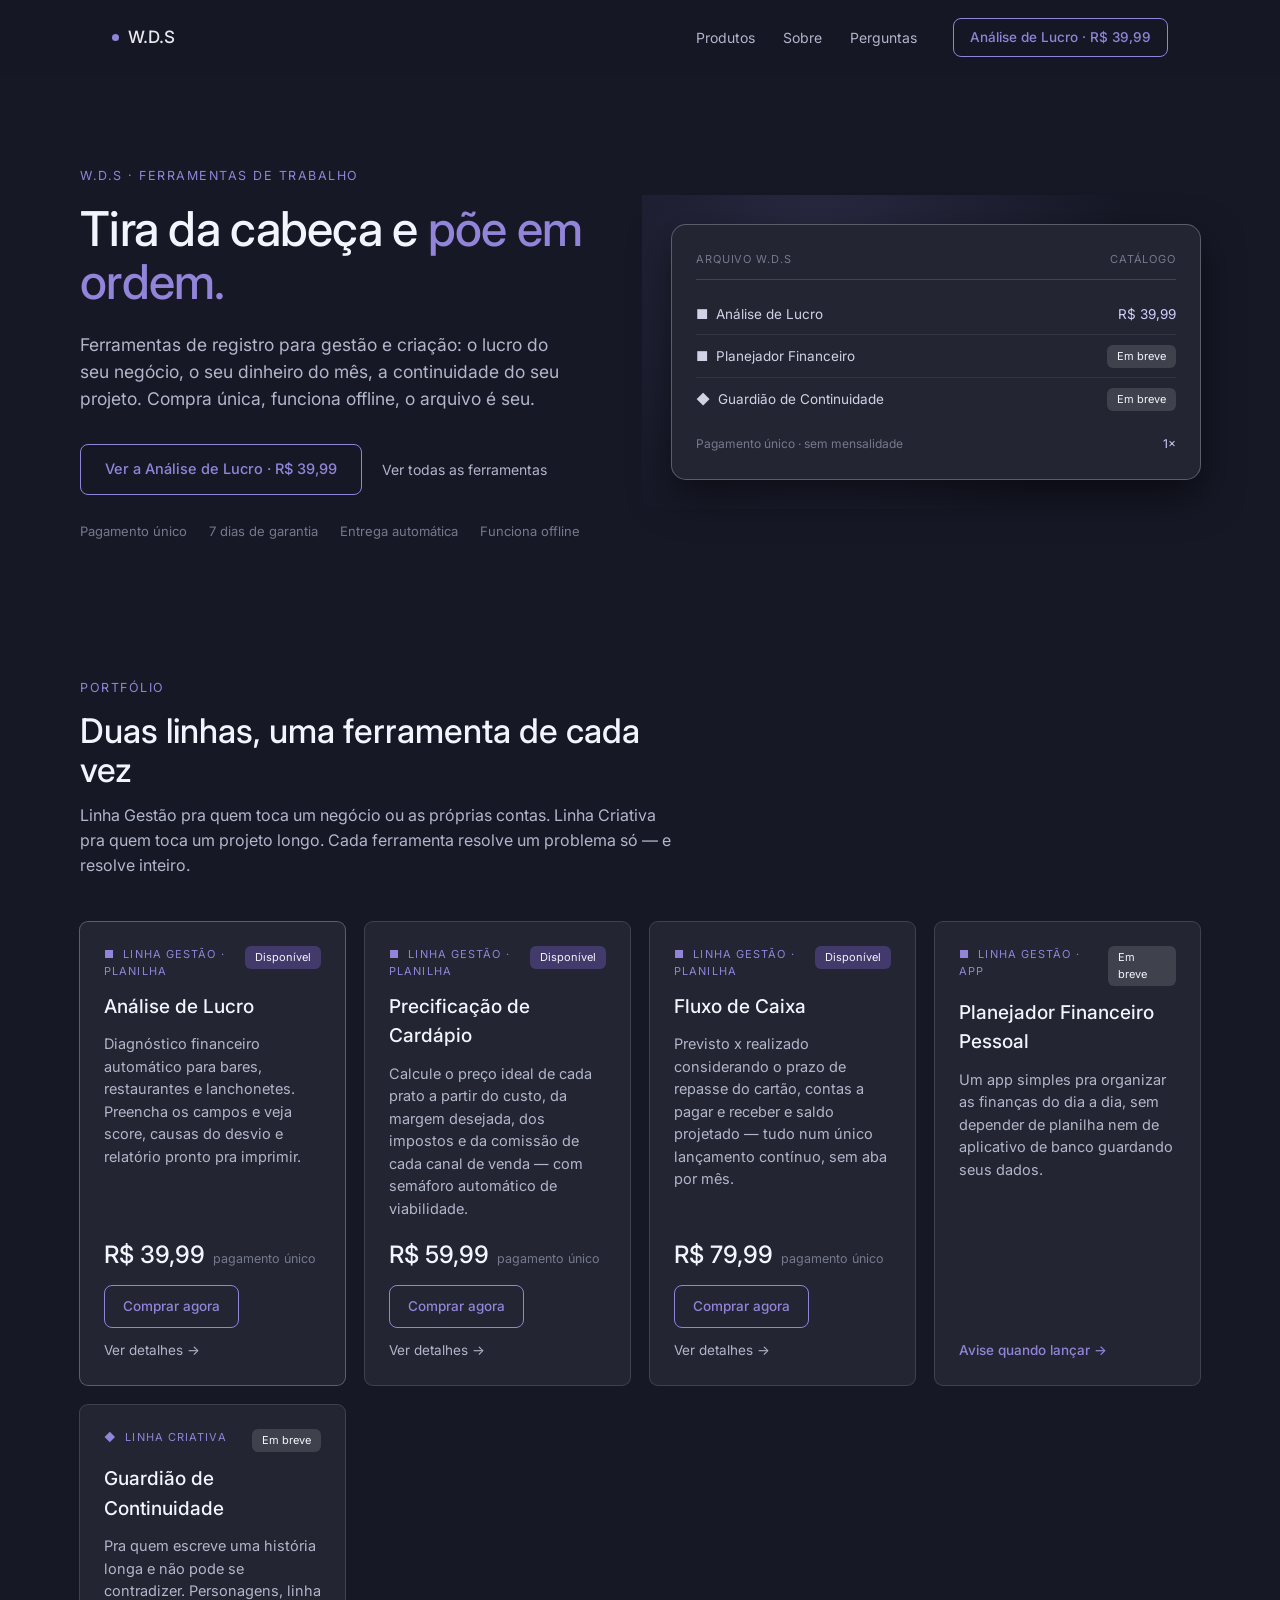
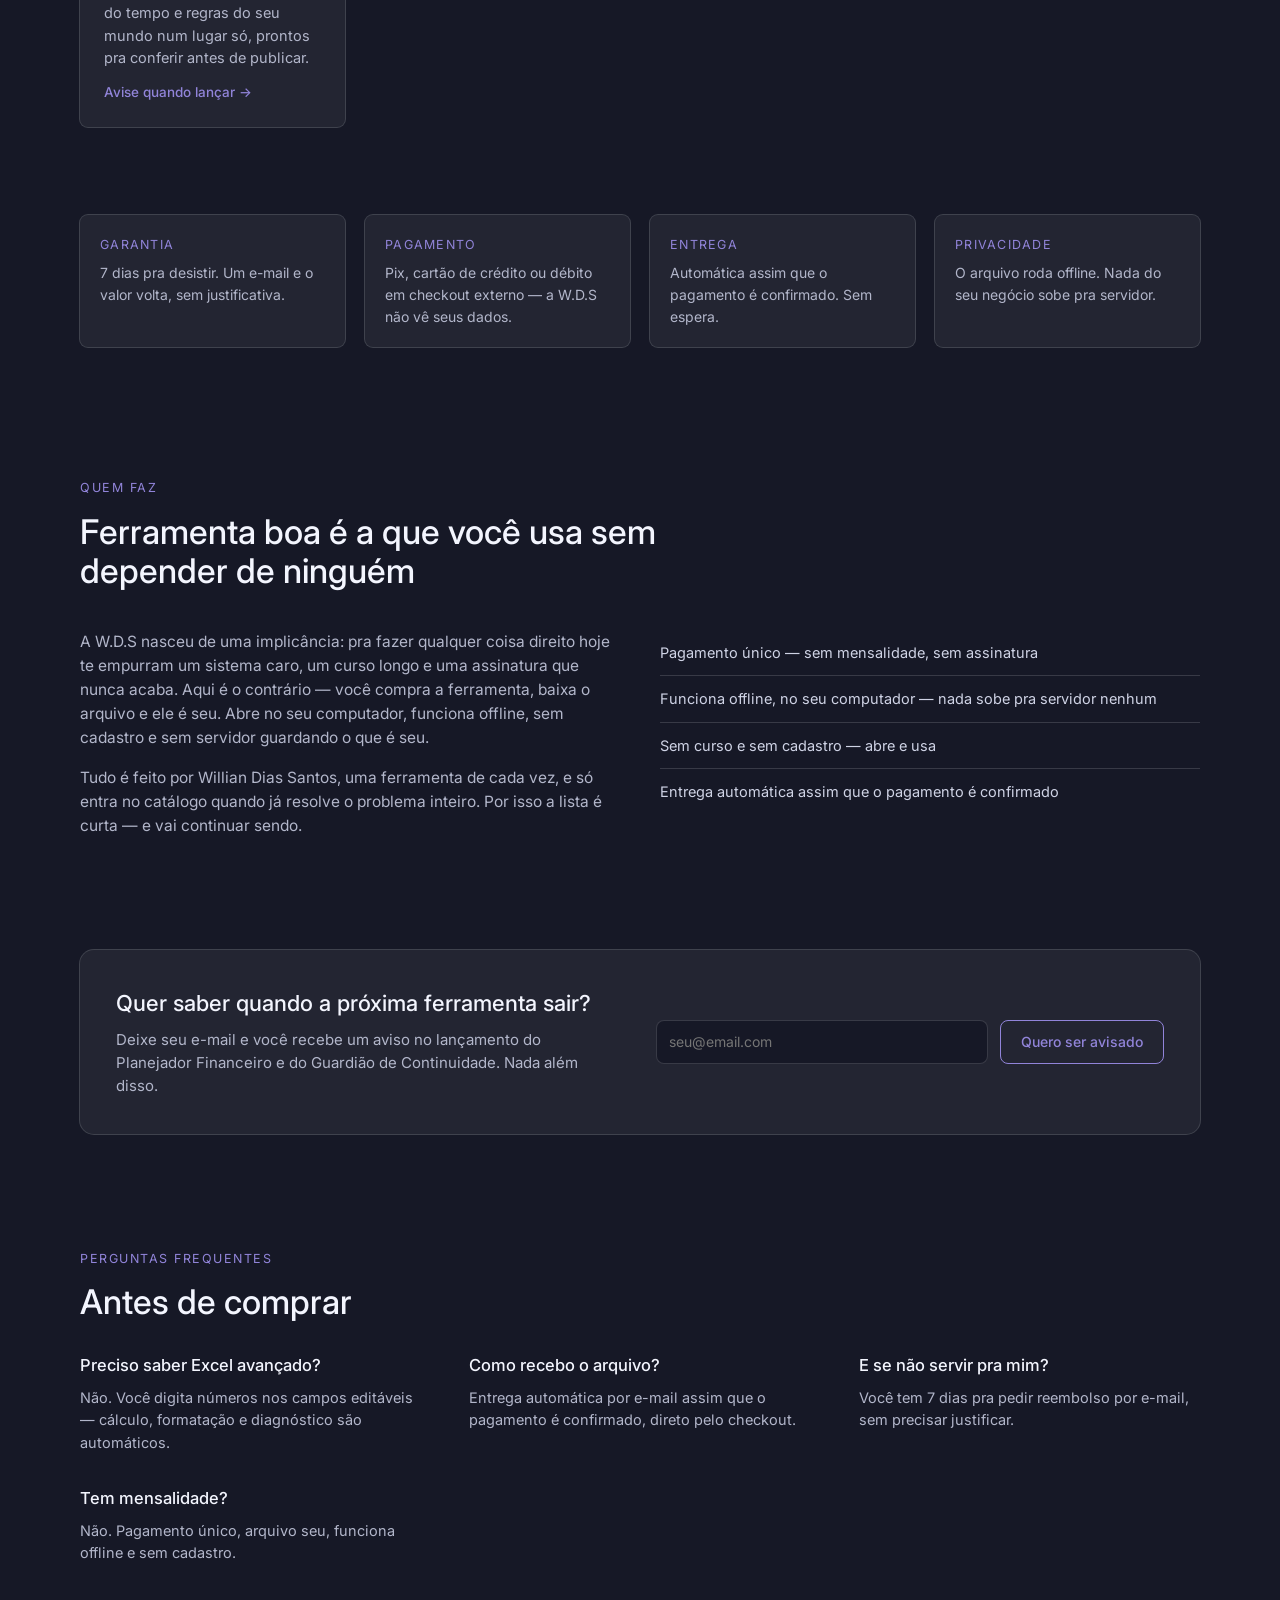
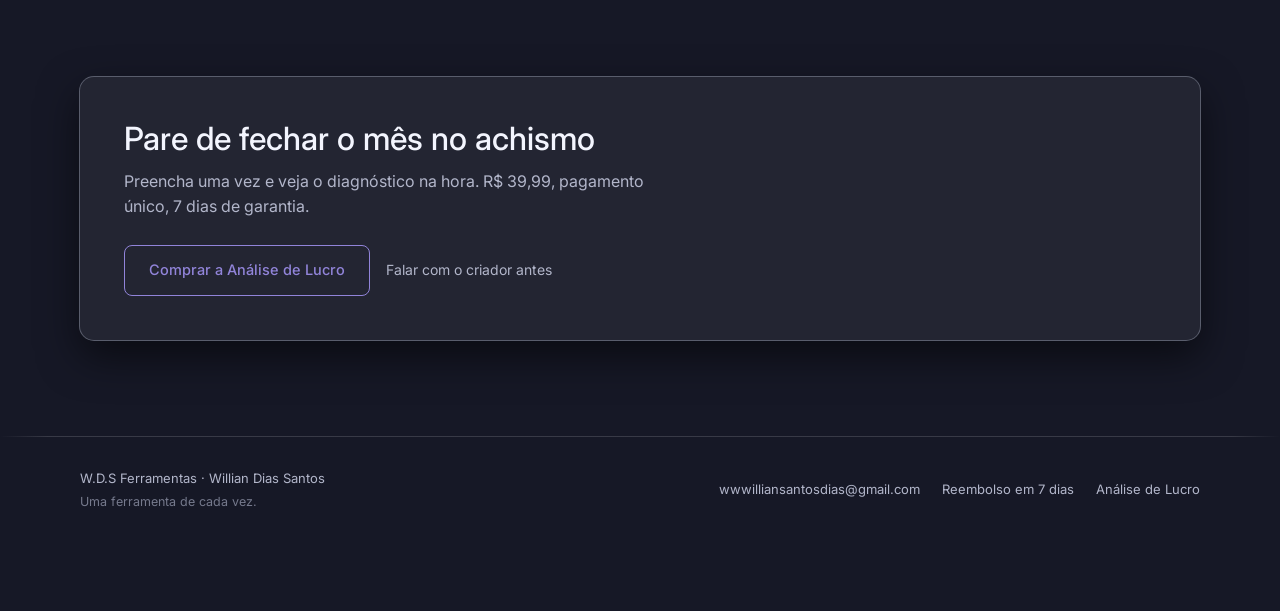
==== commit ccc5e19e: "Update index.html" ====
--- a/index.html
+++ b/index.html
@@ -13,7 +13,7 @@
 <meta property="og:url" content="https://wwwilliansantosdias-gif.github.io/W.D.S/index.html">
 <meta property="og:locale" content="pt_BR">
 <script type="application/ld+json">
-{"@context":"https://schema.org","@type":"Organization","name":"W.D.S Ferramentas","url":"https://wwwilliansantosdias-gif.github.io/W.D.S/index.html","description":"W.D.S Ferramentas cria planilhas e apps de registro para negócio, dinheiro e projetos criativos, com pagamento único e sem mensalidade.","founder":{"@type":"Person","name":"Willian Dias Santos"},"makesOffer":[{"@type":"Offer","itemOffered":{"@type":"Product","name":"Análise de Lucro"},"price":"19.90","priceCurrency":"BRL","url":"https://wwwilliansantosdias-gif.github.io/W.D.S/analise-de-lucro.html"}]}
+{"@context":"https://schema.org","@type":"Organization","name":"W.D.S Ferramentas","url":"https://wwwilliansantosdias-gif.github.io/W.D.S/index.html","description":"W.D.S Ferramentas cria planilhas e apps de registro para negócio, dinheiro e projetos criativos, com pagamento único e sem mensalidade.","founder":{"@type":"Person","name":"Willian Dias Santos"},"makesOffer":[{"@type":"Offer","itemOffered":{"@type":"Product","name":"Análise de Lucro"},"price":"39.99","priceCurrency":"BRL","url":"https://wwwilliansantosdias-gif.github.io/W.D.S/analise-de-lucro.html"},{"@type":"Offer","itemOffered":{"@type":"Product","name":"Precificação de Cardápio"},"price":"59.99","priceCurrency":"BRL","url":"https://wwwilliansantosdias-gif.github.io/W.D.S/index.html#produtos"},{"@type":"Offer","itemOffered":{"@type":"Product","name":"Fluxo de Caixa"},"price":"79.99","priceCurrency":"BRL","url":"https://wwwilliansantosdias-gif.github.io/W.D.S/index.html#produtos"}]}
 </script>
 <link rel="preconnect" href="https://fonts.googleapis.com">
 <link rel="preconnect" href="https://fonts.gstatic.com" crossorigin>
@@ -35,7 +35,7 @@
         <a href="#sobre" style="color:#b2b6ca;font-size:14px;">Sobre</a>
         <a href="#perguntas" style="color:#b2b6ca;font-size:14px;">Perguntas</a>
       </nav>
-      <a href="analise-de-lucro.html" style="display:inline-flex;align-items:center;gap:8px;font-size:13.5px;font-weight:500;color:#9184d9;border:1px solid #9184d9;border-radius:8px;padding:8px 16px;white-space:nowrap;">Análise de Lucro · R$ 19,90</a>
+      <a href="analise-de-lucro.html" style="display:inline-flex;align-items:center;gap:8px;font-size:13.5px;font-weight:500;color:#9184d9;border:1px solid #9184d9;border-radius:8px;padding:8px 16px;white-space:nowrap;">Análise de Lucro · R$ 39,99</a>
     </div>
   </header>
 
@@ -47,7 +47,7 @@
         <h1 style="font-family:'Inter',sans-serif;font-weight:500;font-size:clamp(32px,4.4vw,48px);line-height:1.1;letter-spacing:-0.015em;margin:0 0 22px;color:#f3f5fe;">Tira da cabeça e <span style="color:#9184d9;">põe em ordem.</span></h1>
         <p style="font-size:17.5px;color:#b2b6ca;max-width:44ch;margin:0 0 32px;">Ferramentas de registro para gestão e criação: o lucro do seu negócio, o seu dinheiro do mês, a continuidade do seu projeto. Compra única, funciona offline, o arquivo é seu.</p>
         <div style="display:flex;align-items:center;gap:20px;flex-wrap:wrap;">
-          <a href="analise-de-lucro.html" style="display:inline-flex;align-items:center;font-weight:500;font-size:14.5px;color:#9184d9;border:1px solid #9184d9;border-radius:8px;padding:13px 24px;">Ver a Análise de Lucro · R$ 19,90</a>
+          <a href="analise-de-lucro.html" style="display:inline-flex;align-items:center;font-weight:500;font-size:14.5px;color:#9184d9;border:1px solid #9184d9;border-radius:8px;padding:13px 24px;">Ver a Análise de Lucro · R$ 39,99</a>
           <a href="#produtos" style="font-size:14px;color:#b2b6ca;">Ver todas as ferramentas</a>
         </div>
         <div style="display:flex;gap:22px;flex-wrap:wrap;margin-top:26px;font-size:13px;color:#75798c;">
@@ -66,7 +66,7 @@
           </div>
           <div style="display:flex;justify-content:space-between;align-items:center;font-size:13.5px;padding:10px 0;background:linear-gradient(to right, rgba(233,233,237,0.08), rgba(233,233,237,0.08)) no-repeat bottom / 100% 1px;">
             <span style="color:#cfd3e5;">■&nbsp; Análise de Lucro</span>
-            <span style="color:#d2cefd;">R$ 19,90</span>
+            <span style="color:#d2cefd;">R$ 39,99</span>
           </div>
           <div style="display:flex;justify-content:space-between;align-items:center;font-size:13.5px;padding:10px 0;background:linear-gradient(to right, rgba(233,233,237,0.08), rgba(233,233,237,0.08)) no-repeat bottom / 100% 1px;">
             <span style="color:#cfd3e5;">■&nbsp; Planejador Financeiro</span>
@@ -103,12 +103,46 @@
           <h3 style="font-weight:500;font-size:19px;margin:0;color:#f3f5fe;">Análise de Lucro</h3>
           <p style="color:#b2b6ca;font-size:14.5px;margin:0;flex-grow:1;">Diagnóstico financeiro automático para bares, restaurantes e lanchonetes. Preencha os campos e veja score, causas do desvio e relatório pronto pra imprimir.</p>
           <div style="display:flex;align-items:baseline;gap:8px;padding-top:4px;">
-            <span style="font-size:24px;font-weight:500;color:#f3f5fe;">R$ 19,90</span>
+            <span style="font-size:24px;font-weight:500;color:#f3f5fe;">R$ 39,99</span>
             <span style="font-size:12.5px;color:#75798c;">pagamento único</span>
           </div>
           <div style="display:flex;gap:12px;align-items:center;flex-wrap:wrap;">
             <a href="https://pay.monetizze.com.br/DQB384105" target="_blank" rel="noopener" style="display:inline-flex;align-items:center;font-weight:500;font-size:13.5px;color:#9184d9;border:1px solid #9184d9;border-radius:8px;padding:10px 18px;">Comprar agora</a>
             <a href="analise-de-lucro.html" style="font-size:13.5px;color:#b2b6ca;">Ver detalhes →</a>
+          </div>
+        </div>
+
+        <div style="display:flex;flex-direction:column;gap:12px;background:#232532;border-radius:8px;padding:24px;box-shadow:0 0 0 1px #3f424d;">
+          <div style="display:flex;justify-content:space-between;align-items:flex-start;">
+            <span style="font-size:11px;letter-spacing:0.1em;text-transform:uppercase;color:#9184d9;">■&nbsp; Linha Gestão · Planilha</span>
+            <span style="display:inline-flex;align-items:center;font-size:11px;padding:3px 10px;border-radius:6px;background:#423a6a;color:#f5f4ff;">Disponível</span>
+          </div>
+          <h3 style="font-weight:500;font-size:19px;margin:0;color:#f3f5fe;">Precificação de Cardápio</h3>
+          <p style="color:#b2b6ca;font-size:14.5px;margin:0;flex-grow:1;">Calcule o preço ideal de cada prato a partir do custo, da margem desejada, dos impostos e da comissão de cada canal de venda — com semáforo automático de viabilidade.</p>
+          <div style="display:flex;align-items:baseline;gap:8px;padding-top:4px;">
+            <span style="font-size:24px;font-weight:500;color:#f3f5fe;">R$ 59,99</span>
+            <span style="font-size:12.5px;color:#75798c;">pagamento único</span>
+          </div>
+          <div style="display:flex;gap:12px;align-items:center;flex-wrap:wrap;">
+            <a href="#produtos" style="display:inline-flex;align-items:center;font-weight:500;font-size:13.5px;color:#9184d9;border:1px solid #9184d9;border-radius:8px;padding:10px 18px;">Comprar agora</a>
+            <a href="#produtos" style="font-size:13.5px;color:#b2b6ca;">Ver detalhes →</a>
+          </div>
+        </div>
+
+        <div style="display:flex;flex-direction:column;gap:12px;background:#232532;border-radius:8px;padding:24px;box-shadow:0 0 0 1px #3f424d;">
+          <div style="display:flex;justify-content:space-between;align-items:flex-start;">
+            <span style="font-size:11px;letter-spacing:0.1em;text-transform:uppercase;color:#9184d9;">■&nbsp; Linha Gestão · Planilha</span>
+            <span style="display:inline-flex;align-items:center;font-size:11px;padding:3px 10px;border-radius:6px;background:#423a6a;color:#f5f4ff;">Disponível</span>
+          </div>
+          <h3 style="font-weight:500;font-size:19px;margin:0;color:#f3f5fe;">Fluxo de Caixa</h3>
+          <p style="color:#b2b6ca;font-size:14.5px;margin:0;flex-grow:1;">Previsto x realizado considerando o prazo de repasse do cartão, contas a pagar e receber e saldo projetado — tudo num único lançamento contínuo, sem aba por mês.</p>
+          <div style="display:flex;align-items:baseline;gap:8px;padding-top:4px;">
+            <span style="font-size:24px;font-weight:500;color:#f3f5fe;">R$ 79,99</span>
+            <span style="font-size:12.5px;color:#75798c;">pagamento único</span>
+          </div>
+          <div style="display:flex;gap:12px;align-items:center;flex-wrap:wrap;">
+            <a href="#produtos" style="display:inline-flex;align-items:center;font-weight:500;font-size:13.5px;color:#9184d9;border:1px solid #9184d9;border-radius:8px;padding:10px 18px;">Comprar agora</a>
+            <a href="#produtos" style="font-size:13.5px;color:#b2b6ca;">Ver detalhes →</a>
           </div>
         </div>
 
@@ -228,7 +262,7 @@
   <section id="contato" style="padding:48px 32px 96px;">
     <div style="max-width:1120px;margin:0 auto;background:#232532;border-radius:14px;padding:44px;box-shadow:0 0 0 1px #595d6c, 0 16px 40px rgba(0,0,0,0.55);">
       <h2 style="font-weight:500;font-size:clamp(24px,3vw,32px);line-height:1.15;margin:0 0 12px;color:#f3f5fe;">Pare de fechar o mês no achismo</h2>
-      <p style="color:#b2b6ca;font-size:16px;margin:0 0 26px;max-width:52ch;">Preencha uma vez e veja o diagnóstico na hora. R$ 19,90, pagamento único, 7 dias de garantia.</p>
+      <p style="color:#b2b6ca;font-size:16px;margin:0 0 26px;max-width:52ch;">Preencha uma vez e veja o diagnóstico na hora. R$ 39,99, pagamento único, 7 dias de garantia.</p>
       <div style="display:flex;gap:16px;align-items:center;flex-wrap:wrap;">
         <a href="https://pay.monetizze.com.br/DQB384105" target="_blank" rel="noopener" style="display:inline-flex;align-items:center;font-weight:500;font-size:14.5px;color:#9184d9;border:1px solid #9184d9;border-radius:8px;padding:13px 24px;">Comprar a Análise de Lucro</a>
         <a href="mailto:wwwilliansantosdias@gmail.com" style="font-size:14px;color:#b2b6ca;">Falar com o criador antes</a>
@@ -256,7 +290,7 @@
     <div style="position:fixed;left:0;right:0;bottom:0;z-index:60;background:rgba(22,24,38,0.96);backdrop-filter:blur(8px);padding:12px 16px;display:flex;align-items:center;justify-content:space-between;gap:12px;box-shadow:0 -1px 0 rgba(233,233,237,0.16);">
       <div>
         <div style="font-size:13px;color:#cfd3e5;">Análise de Lucro</div>
-        <div style="font-size:12.5px;color:#75798c;">R$ 19,90 · 7 dias de garantia</div>
+        <div style="font-size:12.5px;color:#75798c;">R$ 39,99 · 7 dias de garantia</div>
       </div>
       <a href="https://pay.monetizze.com.br/DQB384105" target="_blank" rel="noopener" style="display:inline-flex;align-items:center;min-height:44px;font-weight:500;font-size:14px;color:#9184d9;border:1px solid #9184d9;border-radius:8px;padding:10px 18px;white-space:nowrap;">Comprar</a>
     </div>
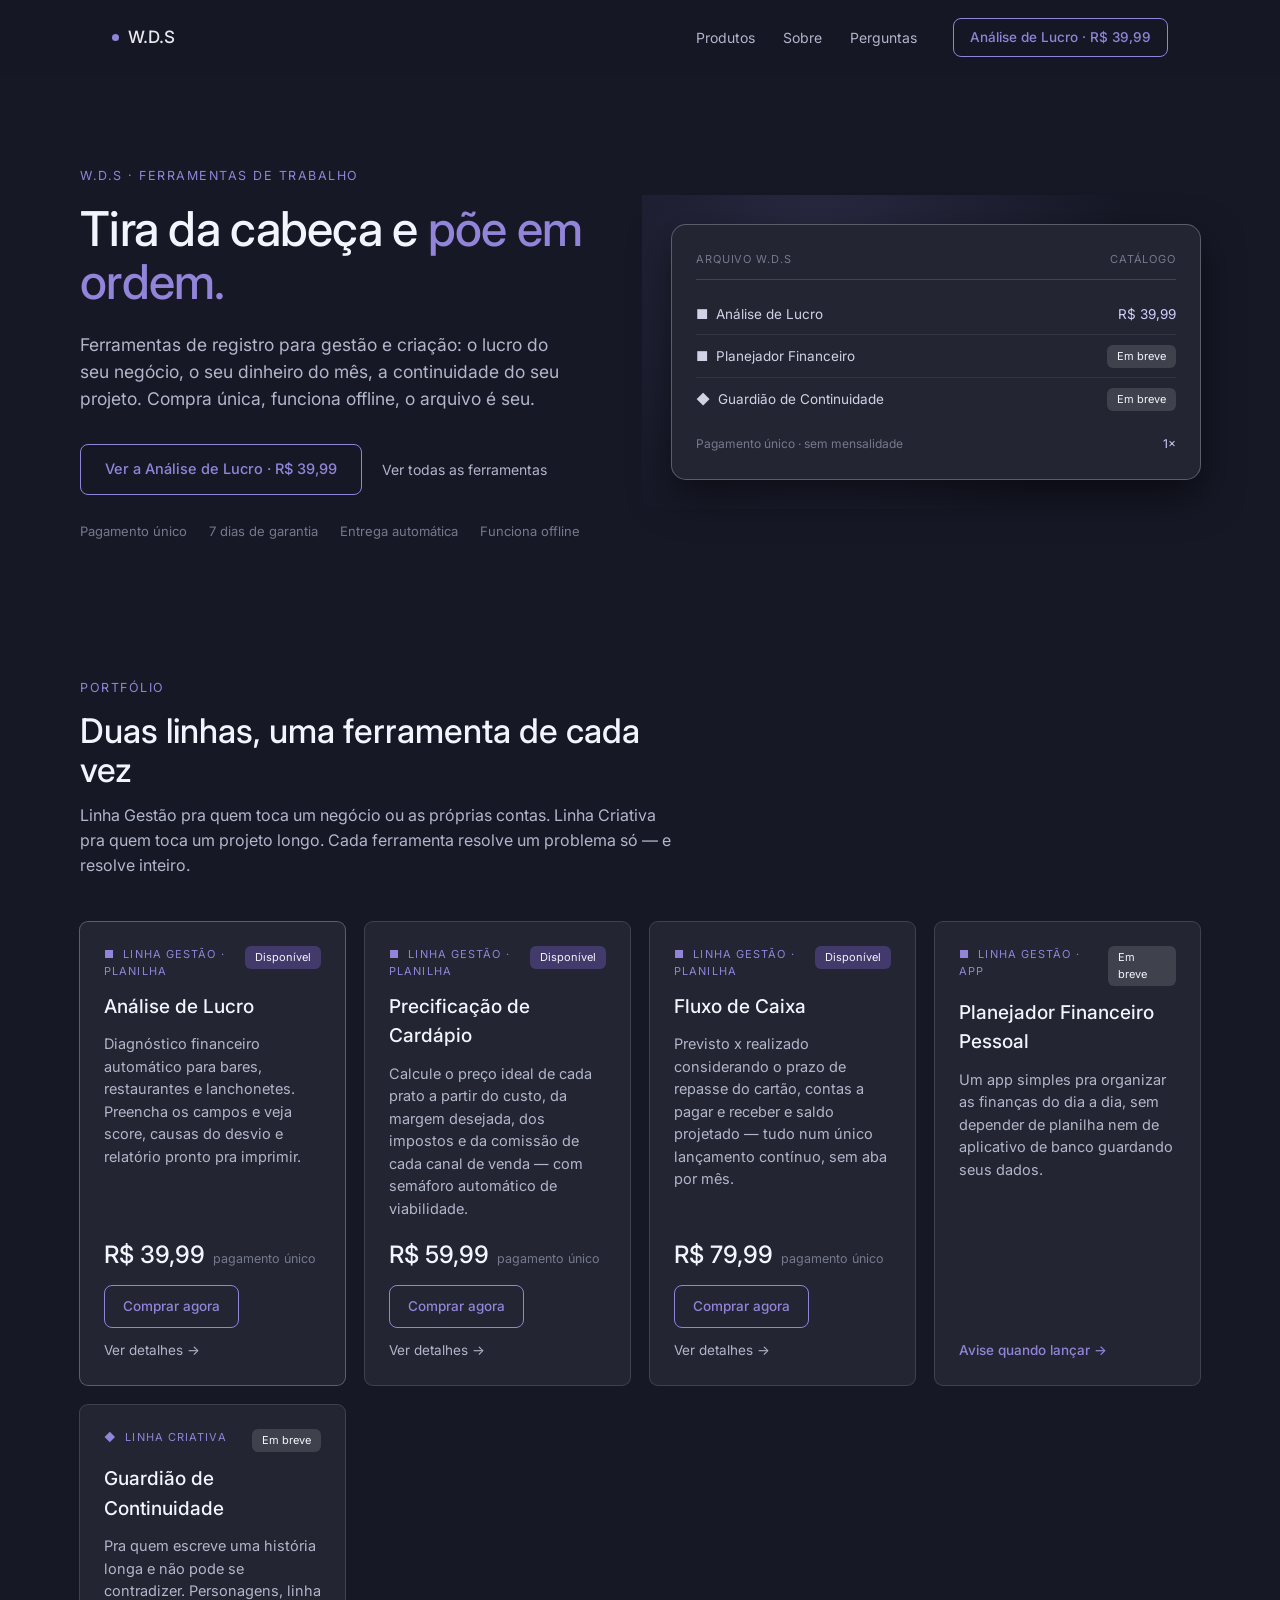
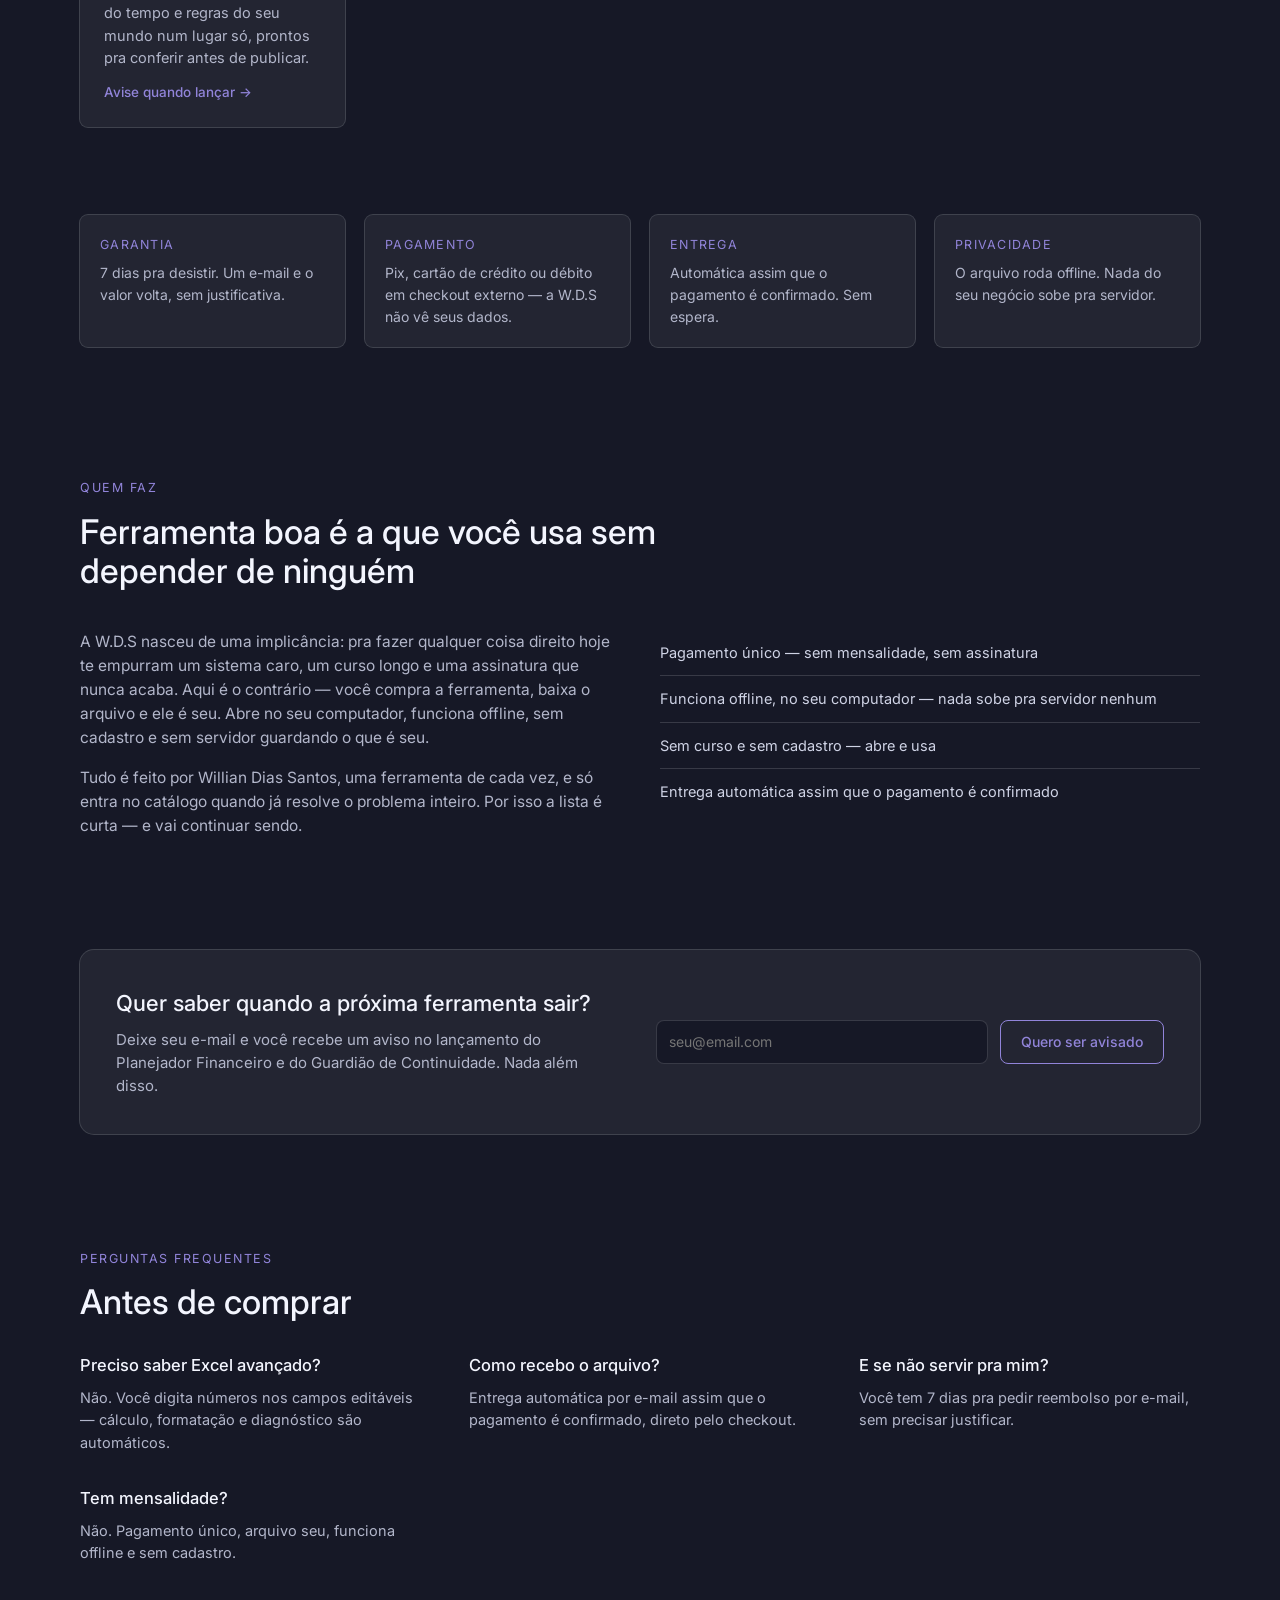
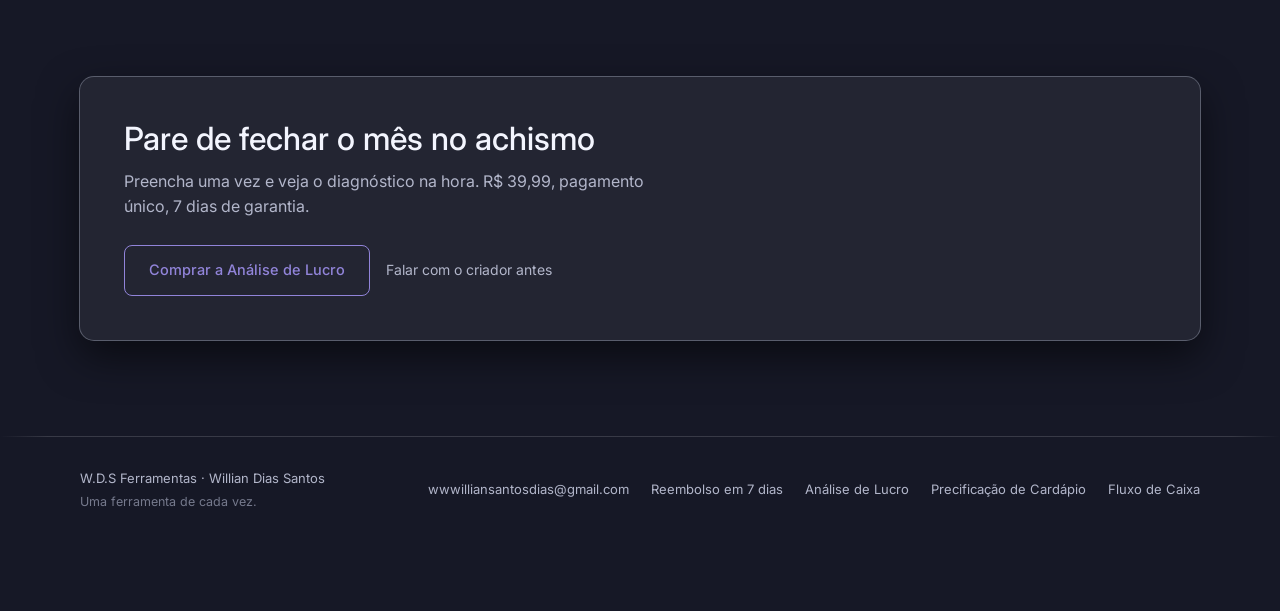
==== commit 8b22a6c6: "Adiciona paginas de Precificacao de Cardapio e Fluxo de Caixa" ====
--- a/index.html
+++ b/index.html
@@ -13,7 +13,7 @@
 <meta property="og:url" content="https://wwwilliansantosdias-gif.github.io/W.D.S/index.html">
 <meta property="og:locale" content="pt_BR">
 <script type="application/ld+json">
-{"@context":"https://schema.org","@type":"Organization","name":"W.D.S Ferramentas","url":"https://wwwilliansantosdias-gif.github.io/W.D.S/index.html","description":"W.D.S Ferramentas cria planilhas e apps de registro para negócio, dinheiro e projetos criativos, com pagamento único e sem mensalidade.","founder":{"@type":"Person","name":"Willian Dias Santos"},"makesOffer":[{"@type":"Offer","itemOffered":{"@type":"Product","name":"Análise de Lucro"},"price":"39.99","priceCurrency":"BRL","url":"https://wwwilliansantosdias-gif.github.io/W.D.S/analise-de-lucro.html"},{"@type":"Offer","itemOffered":{"@type":"Product","name":"Precificação de Cardápio"},"price":"59.99","priceCurrency":"BRL","url":"https://wwwilliansantosdias-gif.github.io/W.D.S/index.html#produtos"},{"@type":"Offer","itemOffered":{"@type":"Product","name":"Fluxo de Caixa"},"price":"79.99","priceCurrency":"BRL","url":"https://wwwilliansantosdias-gif.github.io/W.D.S/index.html#produtos"}]}
+{"@context":"https://schema.org","@type":"Organization","name":"W.D.S Ferramentas","url":"https://wwwilliansantosdias-gif.github.io/W.D.S/index.html","description":"W.D.S Ferramentas cria planilhas e apps de registro para negócio, dinheiro e projetos criativos, com pagamento único e sem mensalidade.","founder":{"@type":"Person","name":"Willian Dias Santos"},"makesOffer":[{"@type":"Offer","itemOffered":{"@type":"Product","name":"Análise de Lucro"},"price":"39.99","priceCurrency":"BRL","url":"https://wwwilliansantosdias-gif.github.io/W.D.S/analise-de-lucro.html"},{"@type":"Offer","itemOffered":{"@type":"Product","name":"Precificação de Cardápio"},"price":"59.99","priceCurrency":"BRL","url":"https://wwwilliansantosdias-gif.github.io/W.D.S/precificacao-de-cardapio.html"},{"@type":"Offer","itemOffered":{"@type":"Product","name":"Fluxo de Caixa"},"price":"79.99","priceCurrency":"BRL","url":"https://wwwilliansantosdias-gif.github.io/W.D.S/fluxo-de-caixa.html"}]}
 </script>
 <link rel="preconnect" href="https://fonts.googleapis.com">
 <link rel="preconnect" href="https://fonts.gstatic.com" crossorigin>
@@ -124,8 +124,8 @@
             <span style="font-size:12.5px;color:#75798c;">pagamento único</span>
           </div>
           <div style="display:flex;gap:12px;align-items:center;flex-wrap:wrap;">
-            <a href="#produtos" style="display:inline-flex;align-items:center;font-weight:500;font-size:13.5px;color:#9184d9;border:1px solid #9184d9;border-radius:8px;padding:10px 18px;">Comprar agora</a>
-            <a href="#produtos" style="font-size:13.5px;color:#b2b6ca;">Ver detalhes →</a>
+            <a href="precificacao-de-cardapio.html#oferta" style="display:inline-flex;align-items:center;font-weight:500;font-size:13.5px;color:#9184d9;border:1px solid #9184d9;border-radius:8px;padding:10px 18px;">Comprar agora</a>
+            <a href="precificacao-de-cardapio.html" style="font-size:13.5px;color:#b2b6ca;">Ver detalhes →</a>
           </div>
         </div>
 
@@ -141,8 +141,8 @@
             <span style="font-size:12.5px;color:#75798c;">pagamento único</span>
           </div>
           <div style="display:flex;gap:12px;align-items:center;flex-wrap:wrap;">
-            <a href="#produtos" style="display:inline-flex;align-items:center;font-weight:500;font-size:13.5px;color:#9184d9;border:1px solid #9184d9;border-radius:8px;padding:10px 18px;">Comprar agora</a>
-            <a href="#produtos" style="font-size:13.5px;color:#b2b6ca;">Ver detalhes →</a>
+            <a href="fluxo-de-caixa.html#oferta" style="display:inline-flex;align-items:center;font-weight:500;font-size:13.5px;color:#9184d9;border:1px solid #9184d9;border-radius:8px;padding:10px 18px;">Comprar agora</a>
+            <a href="fluxo-de-caixa.html" style="font-size:13.5px;color:#b2b6ca;">Ver detalhes →</a>
           </div>
         </div>
 
@@ -281,6 +281,8 @@
         <a href="mailto:wwwilliansantosdias@gmail.com" style="color:#b2b6ca;">wwwilliansantosdias@gmail.com</a>
         <a href="#perguntas" style="color:#b2b6ca;">Reembolso em 7 dias</a>
         <a href="analise-de-lucro.html" style="color:#b2b6ca;">Análise de Lucro</a>
+        <a href="precificacao-de-cardapio.html" style="color:#b2b6ca;">Precificação de Cardápio</a>
+        <a href="fluxo-de-caixa.html" style="color:#b2b6ca;">Fluxo de Caixa</a>
       </div>
     </div>
   </footer>
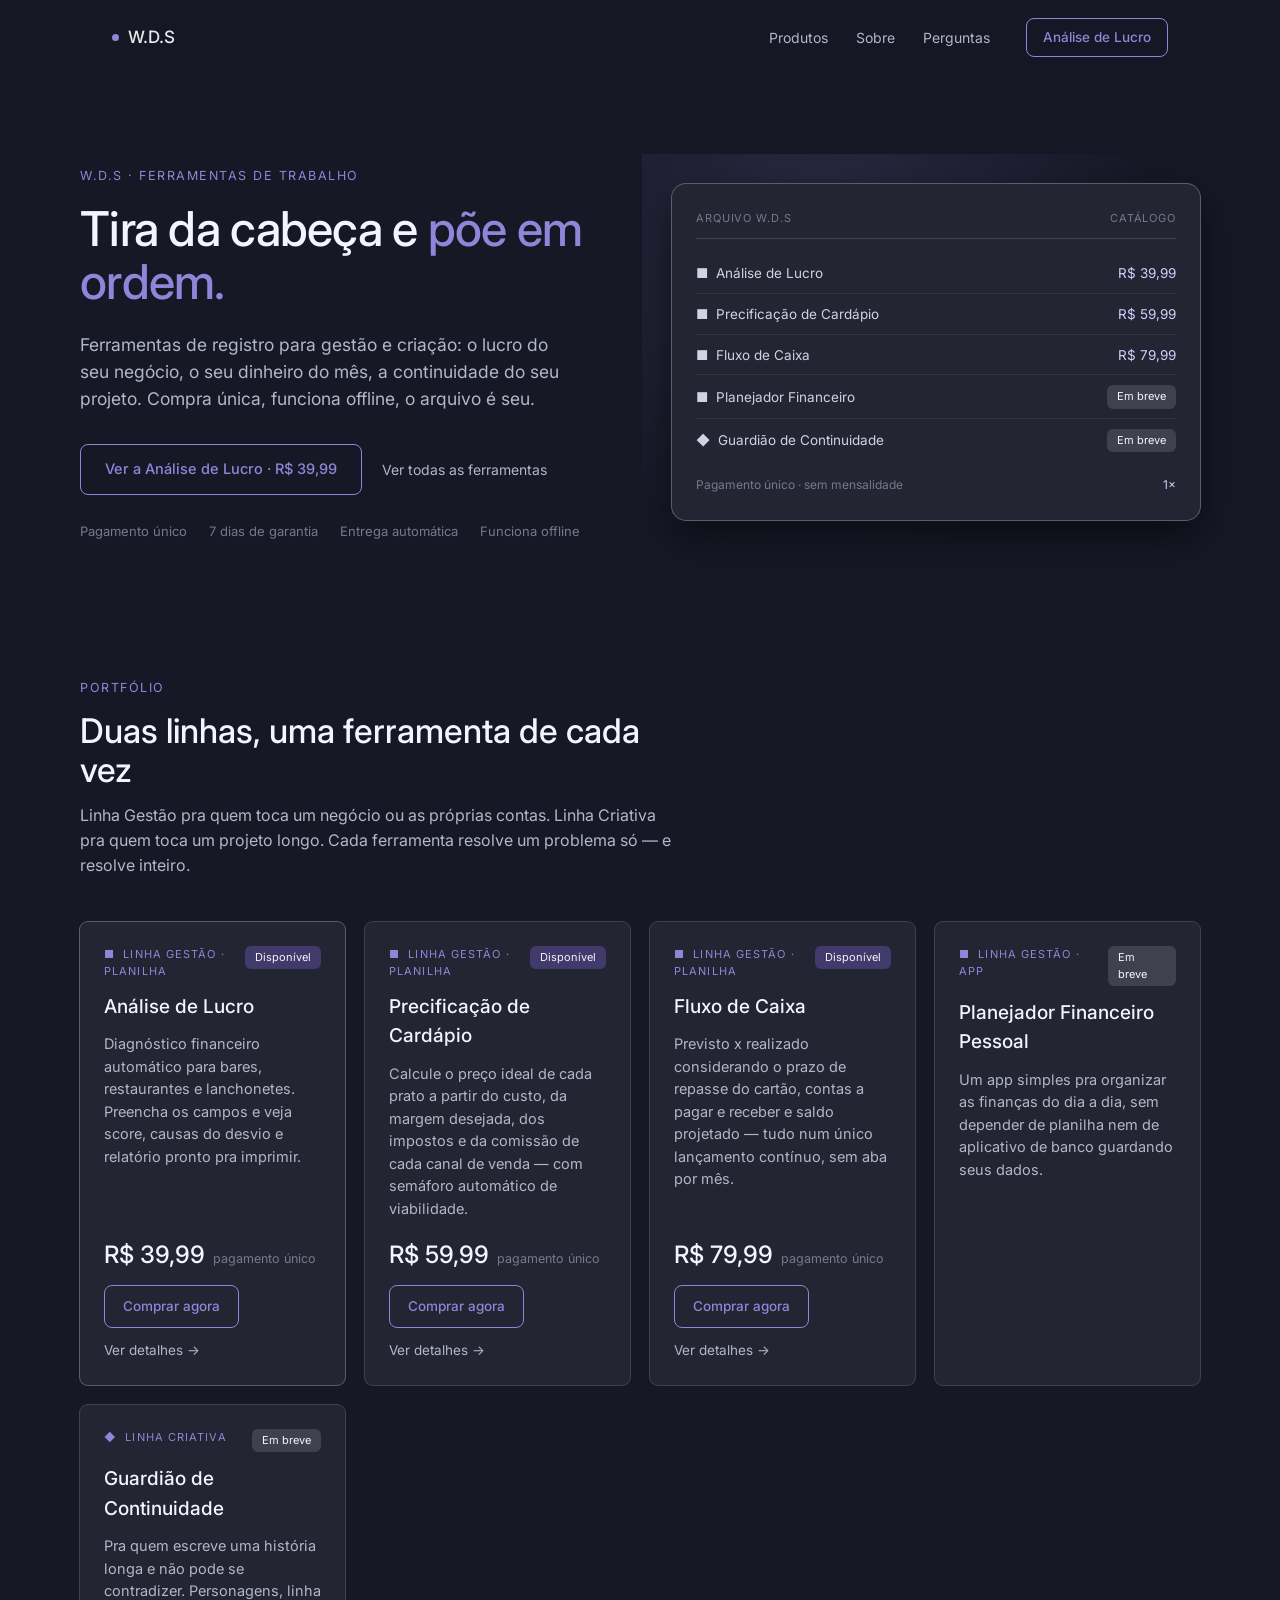
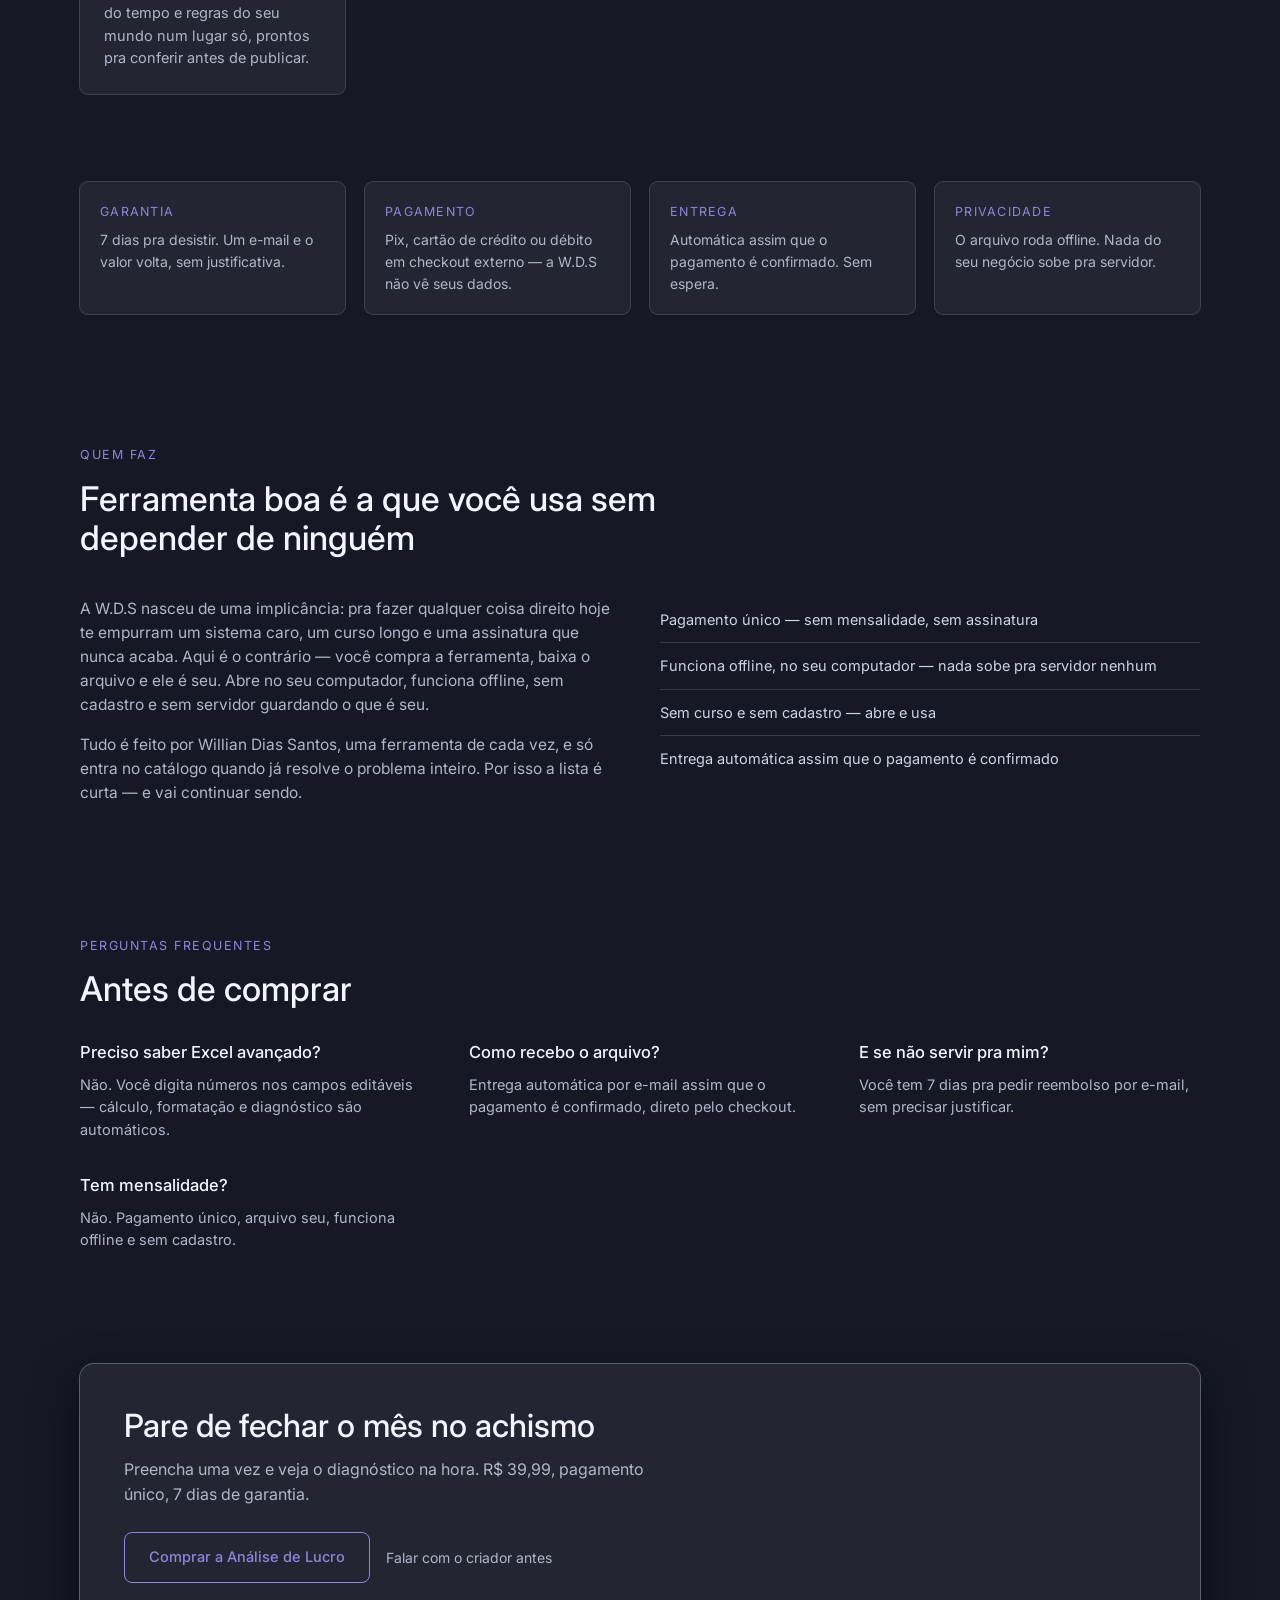
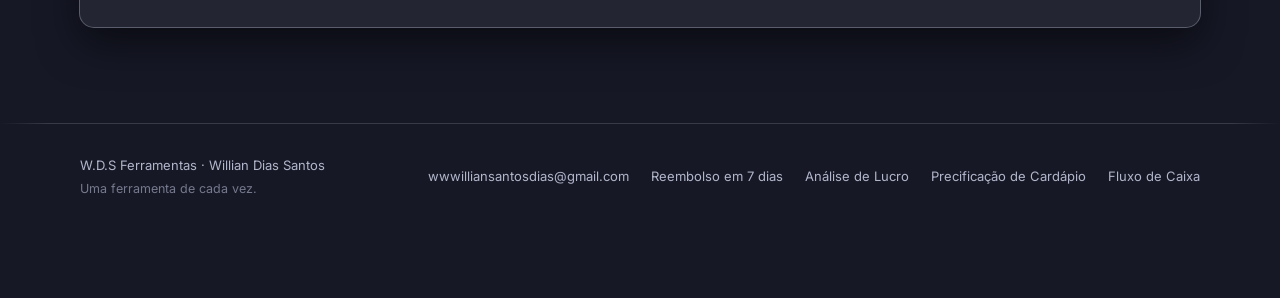
==== commit 55d33a62: "Atualiza catalogo do topo e remove secao de avise-me quebrada" ====
--- a/index.html
+++ b/index.html
@@ -35,7 +35,7 @@
         <a href="#sobre" style="color:#b2b6ca;font-size:14px;">Sobre</a>
         <a href="#perguntas" style="color:#b2b6ca;font-size:14px;">Perguntas</a>
       </nav>
-      <a href="analise-de-lucro.html" style="display:inline-flex;align-items:center;gap:8px;font-size:13.5px;font-weight:500;color:#9184d9;border:1px solid #9184d9;border-radius:8px;padding:8px 16px;white-space:nowrap;">Análise de Lucro · R$ 39,99</a>
+      <a href="analise-de-lucro.html" style="display:inline-flex;align-items:center;gap:8px;font-size:13.5px;font-weight:500;color:#9184d9;border:1px solid #9184d9;border-radius:8px;padding:8px 16px;white-space:nowrap;">Análise de Lucro</a>
     </div>
   </header>
 
@@ -60,6 +60,7 @@
 
       <div style="position:relative;">
         <div style="position:absolute;inset:-30px;background:radial-gradient(circle at 30% 20%, rgba(145,132,217,0.16), transparent 65%);pointer-events:none;"></div>
+        <!-- CATÁLOGO (mockup decorativo) — mantenha esta lista IDÊNTICA em produtos/status/preço à seção #produtos logo abaixo. Sempre que um produto mudar de "Em breve" para "Disponível", ou mudar de preço, atualize os dois lugares juntos. -->
         <div style="position:relative;background:#232532;border-radius:14px;box-shadow:0 0 0 1px #595d6c, 0 16px 40px rgba(0,0,0,0.55);padding:26px 24px;">
           <div style="display:flex;justify-content:space-between;align-items:baseline;font-size:11px;letter-spacing:0.08em;text-transform:uppercase;color:#75798c;padding-bottom:12px;margin-bottom:14px;background:linear-gradient(to right, rgba(233,233,237,0.16), rgba(233,233,237,0.16)) no-repeat bottom / 100% 1px;">
             <span>Arquivo W.D.S</span><span>Catálogo</span>
@@ -67,6 +68,14 @@
           <div style="display:flex;justify-content:space-between;align-items:center;font-size:13.5px;padding:10px 0;background:linear-gradient(to right, rgba(233,233,237,0.08), rgba(233,233,237,0.08)) no-repeat bottom / 100% 1px;">
             <span style="color:#cfd3e5;">■&nbsp; Análise de Lucro</span>
             <span style="color:#d2cefd;">R$ 39,99</span>
+          </div>
+          <div style="display:flex;justify-content:space-between;align-items:center;font-size:13.5px;padding:10px 0;background:linear-gradient(to right, rgba(233,233,237,0.08), rgba(233,233,237,0.08)) no-repeat bottom / 100% 1px;">
+            <span style="color:#cfd3e5;">■&nbsp; Precificação de Cardápio</span>
+            <span style="color:#d2cefd;">R$ 59,99</span>
+          </div>
+          <div style="display:flex;justify-content:space-between;align-items:center;font-size:13.5px;padding:10px 0;background:linear-gradient(to right, rgba(233,233,237,0.08), rgba(233,233,237,0.08)) no-repeat bottom / 100% 1px;">
+            <span style="color:#cfd3e5;">■&nbsp; Fluxo de Caixa</span>
+            <span style="color:#d2cefd;">R$ 79,99</span>
           </div>
           <div style="display:flex;justify-content:space-between;align-items:center;font-size:13.5px;padding:10px 0;background:linear-gradient(to right, rgba(233,233,237,0.08), rgba(233,233,237,0.08)) no-repeat bottom / 100% 1px;">
             <span style="color:#cfd3e5;">■&nbsp; Planejador Financeiro</span>
@@ -153,7 +162,6 @@
           </div>
           <h3 style="font-weight:500;font-size:19px;margin:0;color:#f3f5fe;">Planejador Financeiro Pessoal</h3>
           <p style="color:#b2b6ca;font-size:14.5px;margin:0;flex-grow:1;">Um app simples pra organizar as finanças do dia a dia, sem depender de planilha nem de aplicativo de banco guardando seus dados.</p>
-          <a href="#lista" style="font-weight:500;font-size:13.5px;color:#9184d9;">Avise quando lançar →</a>
         </div>
 
         <div style="display:flex;flex-direction:column;gap:12px;background:#232532;border-radius:8px;padding:24px;box-shadow:0 0 0 1px #3f424d;">
@@ -163,7 +171,6 @@
           </div>
           <h3 style="font-weight:500;font-size:19px;margin:0;color:#f3f5fe;">Guardião de Continuidade</h3>
           <p style="color:#b2b6ca;font-size:14.5px;margin:0;flex-grow:1;">Pra quem escreve uma história longa e não pode se contradizer. Personagens, linha do tempo e regras do seu mundo num lugar só, prontos pra conferir antes de publicar.</p>
-          <a href="#lista" style="font-weight:500;font-size:13.5px;color:#9184d9;">Avise quando lançar →</a>
         </div>
 
       </div>
@@ -212,20 +219,6 @@
             <li style="font-size:14.5px;color:#cfd3e5;padding:12px 0;">Entrega automática assim que o pagamento é confirmado</li>
           </ul>
         </div>
-      </div>
-    </div>
-  </section>
-
-  <!-- Lista de espera -->
-  <section id="lista" style="padding:48px 32px;">
-    <div style="max-width:1120px;margin:0 auto;background:#232532;border-radius:14px;padding:36px;box-shadow:0 0 0 1px #3f424d;display:grid;grid-template-columns:repeat(auto-fit,minmax(280px,1fr));gap:32px;align-items:center;">
-      <div>
-        <h3 style="font-weight:500;font-size:22px;margin:0 0 8px;color:#f3f5fe;">Quer saber quando a próxima ferramenta sair?</h3>
-        <p style="margin:0;font-size:15px;color:#b2b6ca;max-width:52ch;">Deixe seu e-mail e você recebe um aviso no lançamento do Planejador Financeiro e do Guardião de Continuidade. Nada além disso.</p>
-      </div>
-      <div style="display:flex;gap:12px;align-items:flex-start;flex-wrap:wrap;">
-        <input type="email" placeholder="seu@email.com" id="wl-email" name="email" style="flex:1 1 200px;min-width:180px;min-height:44px;padding:10px 12px;font-size:14px;font-family:inherit;color:#e9e9ed;background:#161826;border:1px solid rgba(233,233,237,0.16);border-radius:8px;">
-        <button onclick="location.href='mailto:wwwilliansantosdias@gmail.com?subject=Lista%20de%20espera%20W.D.S&amp;body='+encodeURIComponent('Meu e-mail: '+document.getElementById('wl-email').value)" style="flex:none;white-space:nowrap;min-height:44px;font-family:inherit;font-weight:500;font-size:14px;color:#9184d9;background:transparent;border:1px solid #9184d9;border-radius:8px;padding:10px 20px;cursor:pointer;">Quero ser avisado</button>
       </div>
     </div>
   </section>
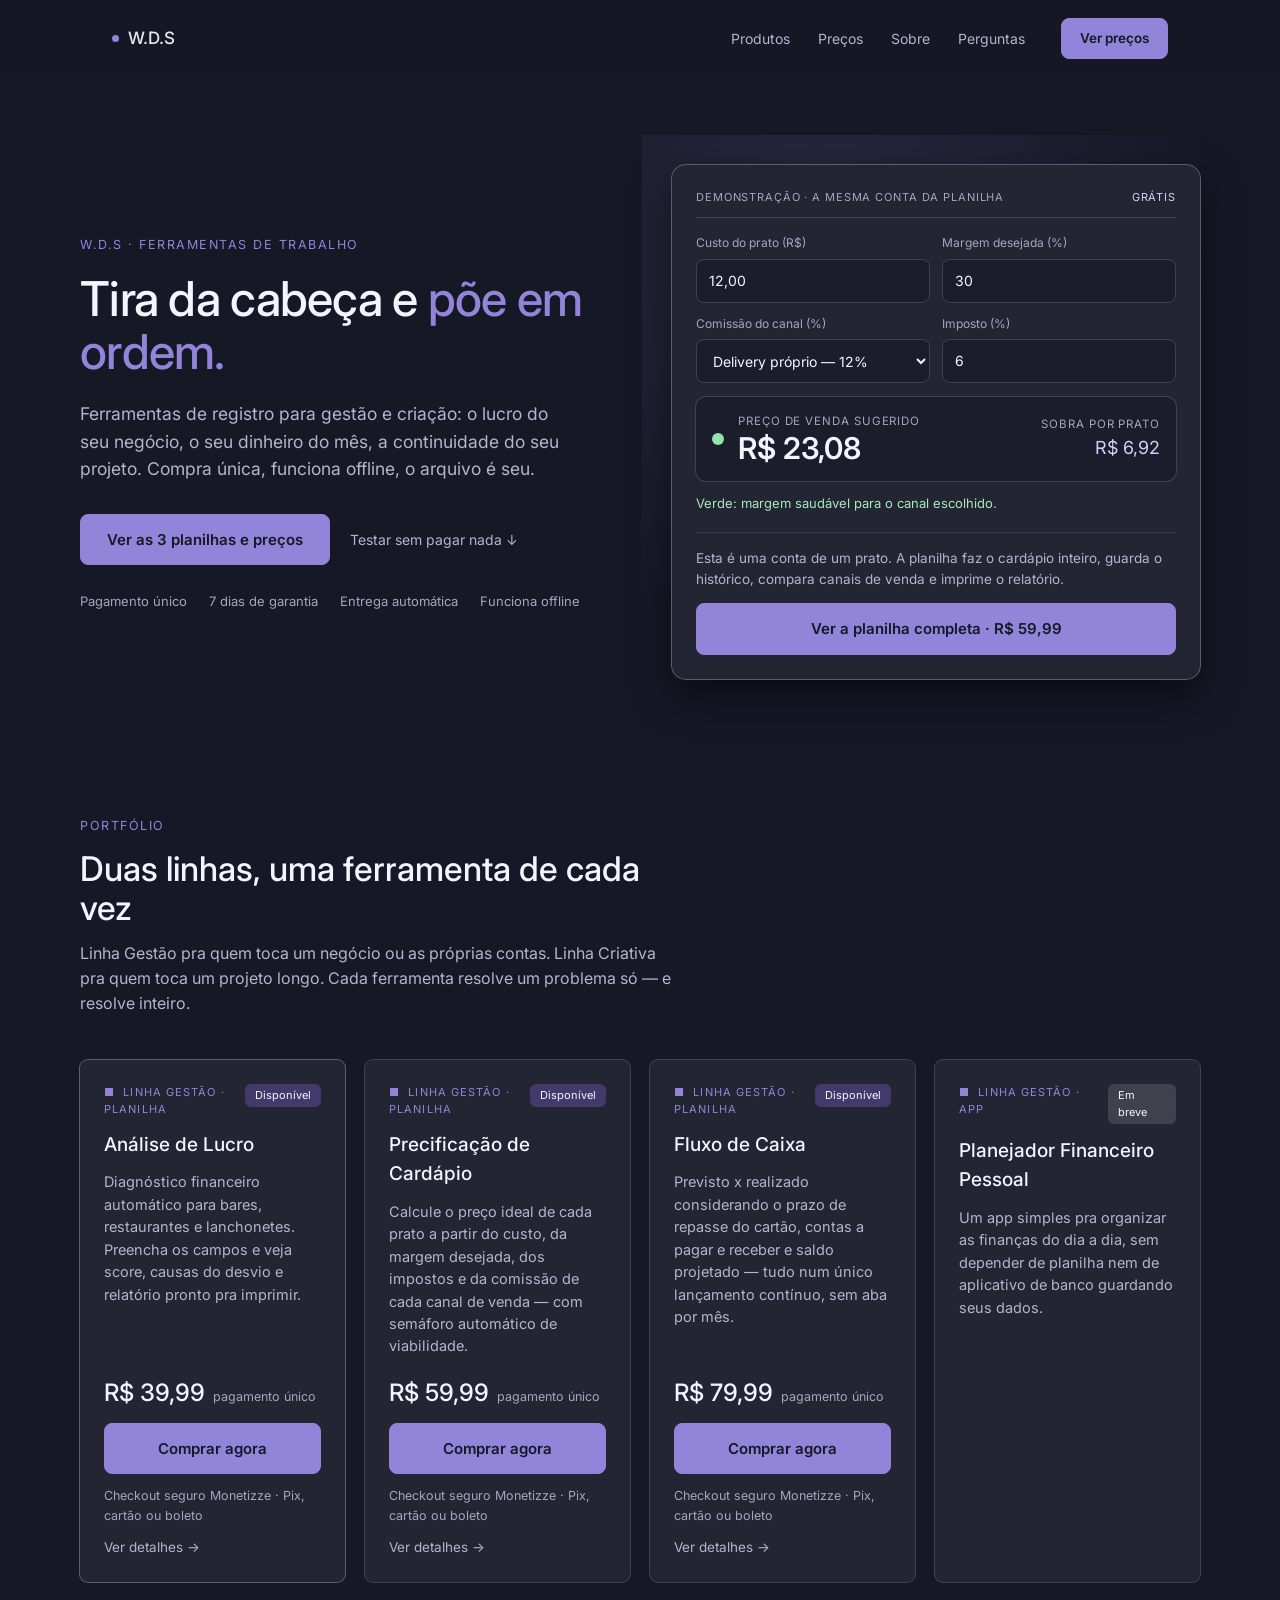
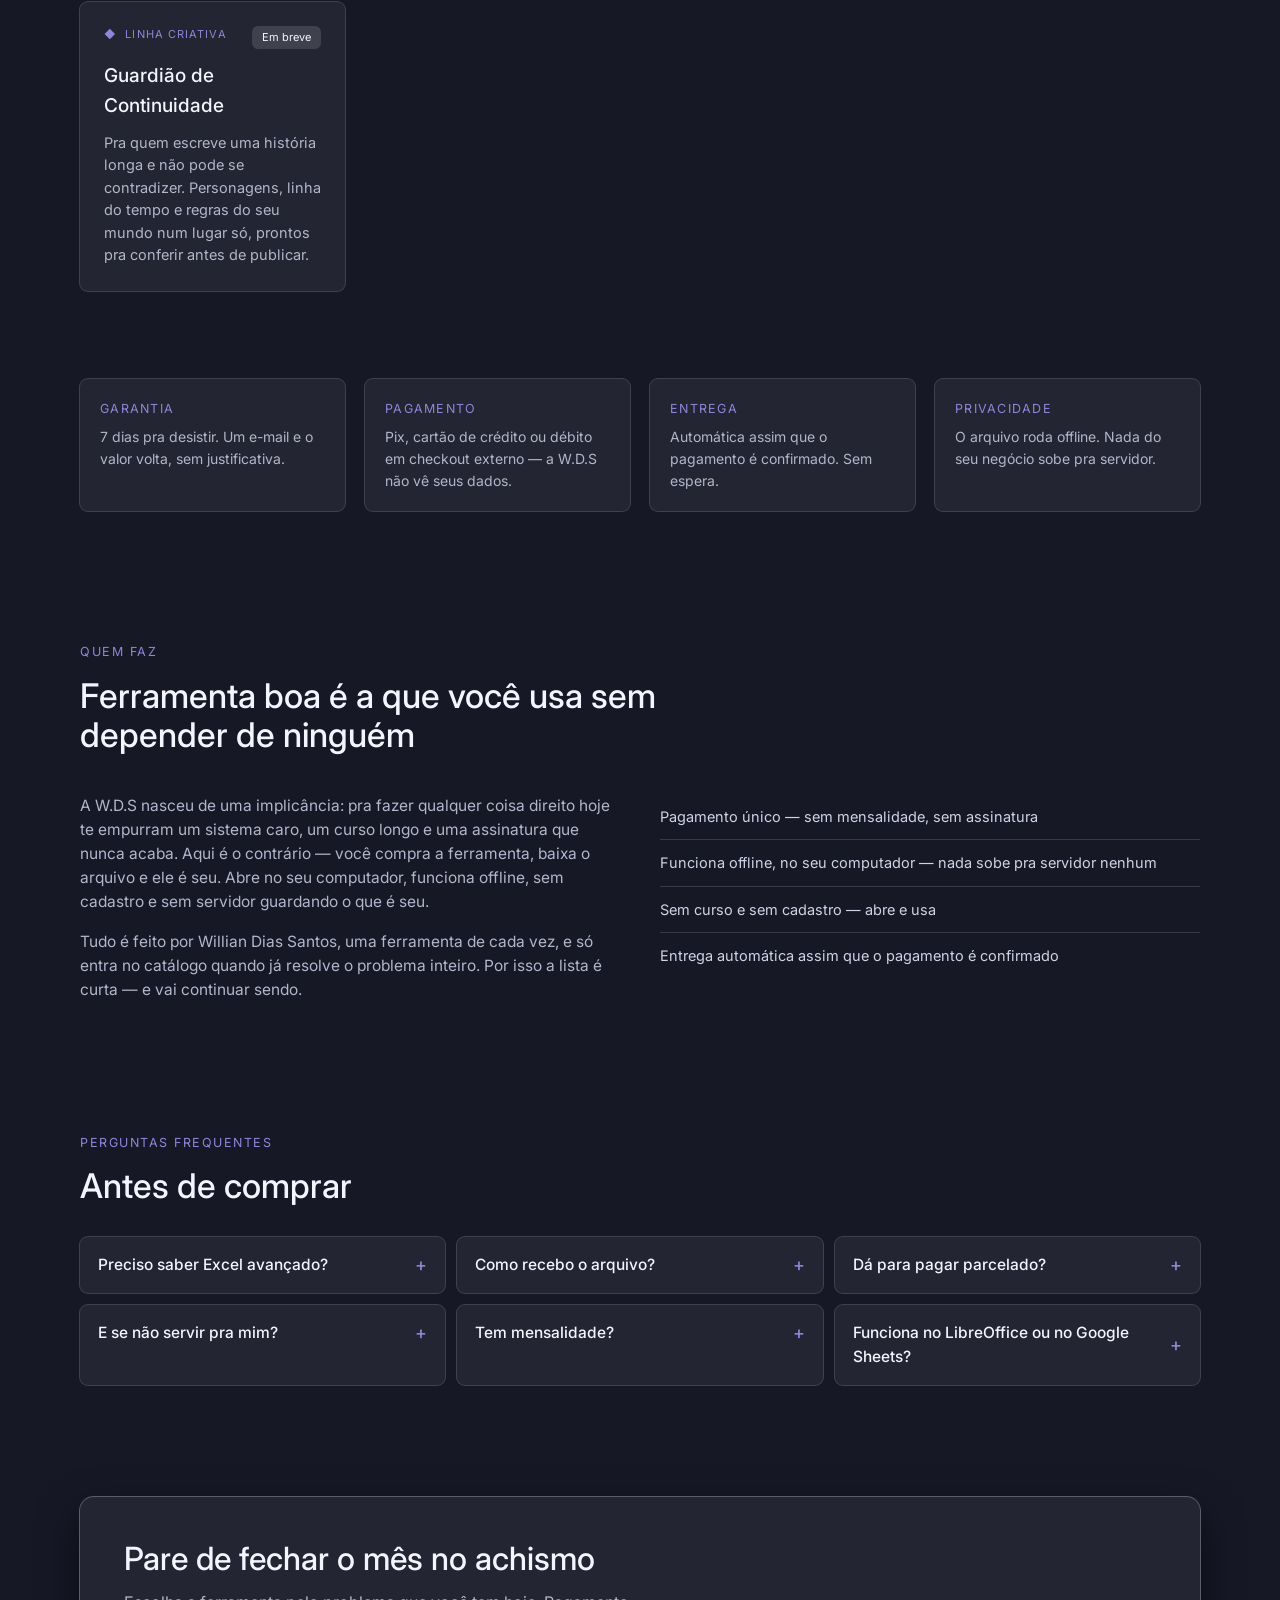
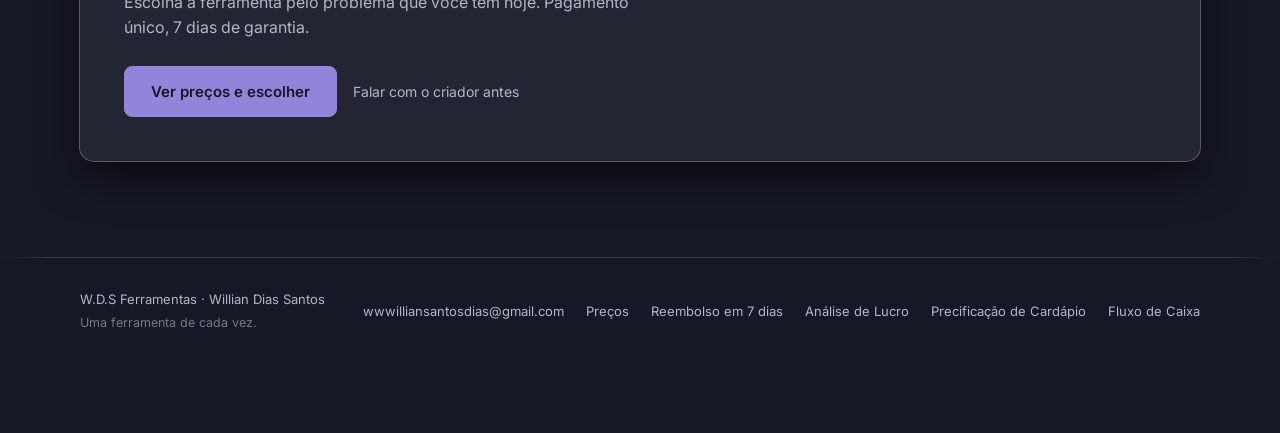
==== commit 2fcf388c: "Adiciona demo ao vivo, botoes de compra preenchidos, pagina de precos e FAQ acessivel" ====
--- a/index.html
+++ b/index.html
@@ -15,6 +15,15 @@
 <script type="application/ld+json">
 {"@context":"https://schema.org","@type":"Organization","name":"W.D.S Ferramentas","url":"https://wwwilliansantosdias-gif.github.io/W.D.S/index.html","description":"W.D.S Ferramentas cria planilhas e apps de registro para negócio, dinheiro e projetos criativos, com pagamento único e sem mensalidade.","founder":{"@type":"Person","name":"Willian Dias Santos"},"makesOffer":[{"@type":"Offer","itemOffered":{"@type":"Product","name":"Análise de Lucro"},"price":"39.99","priceCurrency":"BRL","url":"https://wwwilliansantosdias-gif.github.io/W.D.S/analise-de-lucro.html"},{"@type":"Offer","itemOffered":{"@type":"Product","name":"Precificação de Cardápio"},"price":"59.99","priceCurrency":"BRL","url":"https://wwwilliansantosdias-gif.github.io/W.D.S/precificacao-de-cardapio.html"},{"@type":"Offer","itemOffered":{"@type":"Product","name":"Fluxo de Caixa"},"price":"79.99","priceCurrency":"BRL","url":"https://wwwilliansantosdias-gif.github.io/W.D.S/fluxo-de-caixa.html"}]}
 </script>
+<script type="application/ld+json">
+{"@context":"https://schema.org","@type":"FAQPage","mainEntity":[
+{"@type":"Question","name":"Preciso saber Excel avançado?","acceptedAnswer":{"@type":"Answer","text":"Não. Você digita números nos campos editáveis — cálculo, formatação e diagnóstico são automáticos."}},
+{"@type":"Question","name":"Como recebo o arquivo?","acceptedAnswer":{"@type":"Answer","text":"Entrega automática por e-mail assim que o pagamento é confirmado, direto pelo checkout Monetizze."}},
+{"@type":"Question","name":"Dá para pagar parcelado?","acceptedAnswer":{"@type":"Answer","text":"Sim. No checkout você escolhe Pix, boleto ou cartão de crédito com parcelamento."}},
+{"@type":"Question","name":"E se não servir pra mim?","acceptedAnswer":{"@type":"Answer","text":"Você tem 7 dias para pedir reembolso por e-mail, sem precisar justificar."}},
+{"@type":"Question","name":"Tem mensalidade?","acceptedAnswer":{"@type":"Answer","text":"Não. Pagamento único, arquivo seu, funciona offline e sem cadastro."}},
+{"@type":"Question","name":"Funciona no LibreOffice ou no Google Sheets?","acceptedAnswer":{"@type":"Answer","text":"As planilhas são feitas para Excel 2010 ou superior e funcionam no LibreOffice Calc. No Google Sheets algumas formatações condicionais podem se comportar de forma diferente."}}]}
+</script>
 <link rel="preconnect" href="https://fonts.googleapis.com">
 <link rel="preconnect" href="https://fonts.gstatic.com" crossorigin>
 <link href="https://fonts.googleapis.com/css2?family=Inter:wght@400;500;600;700&display=swap" rel="stylesheet">
@@ -32,10 +41,11 @@
       </a>
       <nav style="display:flex;gap:28px;">
         <a href="#produtos" style="color:#b2b6ca;font-size:14px;">Produtos</a>
+        <a href="precos.html" style="color:#b2b6ca;font-size:14px;">Preços</a>
         <a href="#sobre" style="color:#b2b6ca;font-size:14px;">Sobre</a>
         <a href="#perguntas" style="color:#b2b6ca;font-size:14px;">Perguntas</a>
       </nav>
-      <a href="analise-de-lucro.html" style="display:inline-flex;align-items:center;gap:8px;font-size:13.5px;font-weight:500;color:#9184d9;border:1px solid #9184d9;border-radius:8px;padding:8px 16px;white-space:nowrap;">Análise de Lucro</a>
+      <a href="precos.html" class="btn-buy" style="min-height:40px;padding:9px 18px;font-size:13.5px;" data-track="cta_nav" data-local="nav">Ver preços</a>
     </div>
   </header>
 
@@ -47,10 +57,10 @@
         <h1 style="font-family:'Inter',sans-serif;font-weight:500;font-size:clamp(32px,4.4vw,48px);line-height:1.1;letter-spacing:-0.015em;margin:0 0 22px;color:#f3f5fe;">Tira da cabeça e <span style="color:#9184d9;">põe em ordem.</span></h1>
         <p style="font-size:17.5px;color:#b2b6ca;max-width:44ch;margin:0 0 32px;">Ferramentas de registro para gestão e criação: o lucro do seu negócio, o seu dinheiro do mês, a continuidade do seu projeto. Compra única, funciona offline, o arquivo é seu.</p>
         <div style="display:flex;align-items:center;gap:20px;flex-wrap:wrap;">
-          <a href="analise-de-lucro.html" style="display:inline-flex;align-items:center;font-weight:500;font-size:14.5px;color:#9184d9;border:1px solid #9184d9;border-radius:8px;padding:13px 24px;">Ver a Análise de Lucro · R$ 39,99</a>
-          <a href="#produtos" style="font-size:14px;color:#b2b6ca;">Ver todas as ferramentas</a>
-        </div>
-        <div style="display:flex;gap:22px;flex-wrap:wrap;margin-top:26px;font-size:13px;color:#75798c;">
+          <a href="precos.html" class="btn-buy" data-track="cta_hero" data-local="hero">Ver as 3 planilhas e preços</a>
+          <a href="#demo" style="font-size:14px;color:#b2b6ca;">Testar sem pagar nada ↓</a>
+        </div>
+        <div style="display:flex;gap:22px;flex-wrap:wrap;margin-top:26px;font-size:13px;color:#a2a7bd;">
           <span>Pagamento único</span>
           <span>7 dias de garantia</span>
           <span>Entrega automática</span>
@@ -58,35 +68,54 @@
         </div>
       </div>
 
+      <!-- DEMONSTRAÇÃO AO VIVO — a mesma fórmula da planilha real (custo / (1 - margem - comissão - imposto)), conferida linha a linha com gerar_planilha.py. Mantenha os dois em sincronia se a fórmula mudar. -->
       <div style="position:relative;">
         <div style="position:absolute;inset:-30px;background:radial-gradient(circle at 30% 20%, rgba(145,132,217,0.16), transparent 65%);pointer-events:none;"></div>
-        <!-- CATÁLOGO (mockup decorativo) — mantenha esta lista IDÊNTICA em produtos/status/preço à seção #produtos logo abaixo. Sempre que um produto mudar de "Em breve" para "Disponível", ou mudar de preço, atualize os dois lugares juntos. -->
-        <div style="position:relative;background:#232532;border-radius:14px;box-shadow:0 0 0 1px #595d6c, 0 16px 40px rgba(0,0,0,0.55);padding:26px 24px;">
-          <div style="display:flex;justify-content:space-between;align-items:baseline;font-size:11px;letter-spacing:0.08em;text-transform:uppercase;color:#75798c;padding-bottom:12px;margin-bottom:14px;background:linear-gradient(to right, rgba(233,233,237,0.16), rgba(233,233,237,0.16)) no-repeat bottom / 100% 1px;">
-            <span>Arquivo W.D.S</span><span>Catálogo</span>
-          </div>
-          <div style="display:flex;justify-content:space-between;align-items:center;font-size:13.5px;padding:10px 0;background:linear-gradient(to right, rgba(233,233,237,0.08), rgba(233,233,237,0.08)) no-repeat bottom / 100% 1px;">
-            <span style="color:#cfd3e5;">■&nbsp; Análise de Lucro</span>
-            <span style="color:#d2cefd;">R$ 39,99</span>
-          </div>
-          <div style="display:flex;justify-content:space-between;align-items:center;font-size:13.5px;padding:10px 0;background:linear-gradient(to right, rgba(233,233,237,0.08), rgba(233,233,237,0.08)) no-repeat bottom / 100% 1px;">
-            <span style="color:#cfd3e5;">■&nbsp; Precificação de Cardápio</span>
-            <span style="color:#d2cefd;">R$ 59,99</span>
-          </div>
-          <div style="display:flex;justify-content:space-between;align-items:center;font-size:13.5px;padding:10px 0;background:linear-gradient(to right, rgba(233,233,237,0.08), rgba(233,233,237,0.08)) no-repeat bottom / 100% 1px;">
-            <span style="color:#cfd3e5;">■&nbsp; Fluxo de Caixa</span>
-            <span style="color:#d2cefd;">R$ 79,99</span>
-          </div>
-          <div style="display:flex;justify-content:space-between;align-items:center;font-size:13.5px;padding:10px 0;background:linear-gradient(to right, rgba(233,233,237,0.08), rgba(233,233,237,0.08)) no-repeat bottom / 100% 1px;">
-            <span style="color:#cfd3e5;">■&nbsp; Planejador Financeiro</span>
-            <span style="display:inline-flex;align-items:center;font-size:11px;padding:3px 10px;border-radius:6px;background:#3f424d;color:#f3f5fe;">Em breve</span>
-          </div>
-          <div style="display:flex;justify-content:space-between;align-items:center;font-size:13.5px;padding:10px 0;">
-            <span style="color:#cfd3e5;">◆&nbsp; Guardião de Continuidade</span>
-            <span style="display:inline-flex;align-items:center;font-size:11px;padding:3px 10px;border-radius:6px;background:#3f424d;color:#f3f5fe;">Em breve</span>
-          </div>
-          <div style="display:flex;justify-content:space-between;padding-top:14px;font-size:12px;color:#75798c;">
-            <span>Pagamento único · sem mensalidade</span><span style="color:#d2cefd;">1×</span>
+        <div id="demo" style="position:relative;background:#232532;border-radius:14px;box-shadow:0 0 0 1px #595d6c, 0 16px 40px rgba(0,0,0,0.55);padding:24px;">
+          <div style="display:flex;justify-content:space-between;align-items:baseline;font-size:11px;letter-spacing:0.08em;text-transform:uppercase;color:#a2a7bd;padding-bottom:12px;margin-bottom:16px;background:linear-gradient(to right, rgba(233,233,237,0.16), rgba(233,233,237,0.16)) no-repeat bottom / 100% 1px;">
+            <span>Demonstração · a mesma conta da planilha</span><span style="color:#d2cefd;">grátis</span>
+          </div>
+
+          <div style="display:grid;grid-template-columns:1fr 1fr;gap:12px;margin-bottom:14px;">
+            <div>
+              <label class="demo-lb" for="d-custo">Custo do prato (R$)</label>
+              <input class="demo-in" id="d-custo" type="text" inputmode="decimal" value="12,00">
+            </div>
+            <div>
+              <label class="demo-lb" for="d-margem">Margem desejada (%)</label>
+              <input class="demo-in" id="d-margem" type="number" min="0" max="90" step="1" value="30">
+            </div>
+            <div>
+              <label class="demo-lb" for="d-canal">Comissão do canal (%)</label>
+              <select class="demo-in" id="d-canal">
+                <option value="0">Balcão / salão — 0%</option>
+                <option value="12" selected>Delivery próprio — 12%</option>
+                <option value="23">iFood / marketplace — 23%</option>
+                <option value="30">Marketplace + entrega — 30%</option>
+              </select>
+            </div>
+            <div>
+              <label class="demo-lb" for="d-imposto">Imposto (%)</label>
+              <input class="demo-in" id="d-imposto" type="number" min="0" max="30" step="0.5" value="6">
+            </div>
+          </div>
+
+          <div style="display:flex;align-items:center;gap:14px;padding:16px;border-radius:10px;background:#1b1d2b;box-shadow:0 0 0 1px #3f424d;">
+            <span id="d-semaforo" style="width:12px;height:12px;border-radius:50%;background:#3f424d;flex-shrink:0;"></span>
+            <div style="flex-grow:1;">
+              <div style="font-size:11.5px;letter-spacing:0.08em;text-transform:uppercase;color:#a2a7bd;">Preço de venda sugerido</div>
+              <div id="d-preco" style="font-size:30px;font-weight:600;color:#f3f5fe;line-height:1.15;">—</div>
+            </div>
+            <div style="text-align:right;">
+              <div style="font-size:11.5px;letter-spacing:0.08em;text-transform:uppercase;color:#a2a7bd;">Sobra por prato</div>
+              <div id="d-lucro" style="font-size:18px;color:#d2cefd;">—</div>
+            </div>
+          </div>
+          <p id="d-nota" style="margin:12px 0 0;font-size:13px;color:#a2a7bd;">Digite o custo dos ingredientes do prato.</p>
+
+          <div style="margin-top:18px;padding-top:16px;background:linear-gradient(to right, rgba(233,233,237,0.12), rgba(233,233,237,0.12)) no-repeat top / 100% 1px;">
+            <p style="margin:0 0 14px;font-size:13.5px;color:#b2b6ca;">Esta é uma conta de um prato. A planilha faz o cardápio inteiro, guarda o histórico, compara canais de venda e imprime o relatório.</p>
+            <a href="precificacao-de-cardapio.html#oferta" class="btn-buy" style="width:100%;" data-track="cta_demo" data-produto="Precificação de Cardápio" data-preco="59.99" data-local="demo">Ver a planilha completa · R$ 59,99</a>
           </div>
         </div>
       </div>
@@ -113,12 +142,11 @@
           <p style="color:#b2b6ca;font-size:14.5px;margin:0;flex-grow:1;">Diagnóstico financeiro automático para bares, restaurantes e lanchonetes. Preencha os campos e veja score, causas do desvio e relatório pronto pra imprimir.</p>
           <div style="display:flex;align-items:baseline;gap:8px;padding-top:4px;">
             <span style="font-size:24px;font-weight:500;color:#f3f5fe;">R$ 39,99</span>
-            <span style="font-size:12.5px;color:#75798c;">pagamento único</span>
-          </div>
-          <div style="display:flex;gap:12px;align-items:center;flex-wrap:wrap;">
-            <a href="https://pay.monetizze.com.br/DQB384105" target="_blank" rel="noopener" style="display:inline-flex;align-items:center;font-weight:500;font-size:13.5px;color:#9184d9;border:1px solid #9184d9;border-radius:8px;padding:10px 18px;">Comprar agora</a>
-            <a href="analise-de-lucro.html" style="font-size:13.5px;color:#b2b6ca;">Ver detalhes →</a>
-          </div>
+            <span style="font-size:12.5px;color:#a2a7bd;">pagamento único</span>
+          </div>
+          <a href="https://pay.monetizze.com.br/DQB384105" target="_blank" rel="noopener" class="btn-buy" data-track="checkout_click" data-produto="Análise de Lucro" data-preco="39.99" data-local="card_home">Comprar agora</a>
+          <div style="font-size:12.5px;color:#a2a7bd;">Checkout seguro Monetizze · Pix, cartão ou boleto</div>
+          <a href="analise-de-lucro.html" style="font-size:13.5px;color:#b2b6ca;">Ver detalhes →</a>
         </div>
 
         <div style="display:flex;flex-direction:column;gap:12px;background:#232532;border-radius:8px;padding:24px;box-shadow:0 0 0 1px #3f424d;">
@@ -130,12 +158,11 @@
           <p style="color:#b2b6ca;font-size:14.5px;margin:0;flex-grow:1;">Calcule o preço ideal de cada prato a partir do custo, da margem desejada, dos impostos e da comissão de cada canal de venda — com semáforo automático de viabilidade.</p>
           <div style="display:flex;align-items:baseline;gap:8px;padding-top:4px;">
             <span style="font-size:24px;font-weight:500;color:#f3f5fe;">R$ 59,99</span>
-            <span style="font-size:12.5px;color:#75798c;">pagamento único</span>
-          </div>
-          <div style="display:flex;gap:12px;align-items:center;flex-wrap:wrap;">
-            <a href="precificacao-de-cardapio.html#oferta" style="display:inline-flex;align-items:center;font-weight:500;font-size:13.5px;color:#9184d9;border:1px solid #9184d9;border-radius:8px;padding:10px 18px;">Comprar agora</a>
-            <a href="precificacao-de-cardapio.html" style="font-size:13.5px;color:#b2b6ca;">Ver detalhes →</a>
-          </div>
+            <span style="font-size:12.5px;color:#a2a7bd;">pagamento único</span>
+          </div>
+          <a href="precificacao-de-cardapio.html#oferta" class="btn-buy" data-track="cta_produto" data-produto="Precificação de Cardápio" data-preco="59.99" data-local="card_home">Comprar agora</a>
+          <div style="font-size:12.5px;color:#a2a7bd;">Checkout seguro Monetizze · Pix, cartão ou boleto</div>
+          <a href="precificacao-de-cardapio.html" style="font-size:13.5px;color:#b2b6ca;">Ver detalhes →</a>
         </div>
 
         <div style="display:flex;flex-direction:column;gap:12px;background:#232532;border-radius:8px;padding:24px;box-shadow:0 0 0 1px #3f424d;">
@@ -147,12 +174,11 @@
           <p style="color:#b2b6ca;font-size:14.5px;margin:0;flex-grow:1;">Previsto x realizado considerando o prazo de repasse do cartão, contas a pagar e receber e saldo projetado — tudo num único lançamento contínuo, sem aba por mês.</p>
           <div style="display:flex;align-items:baseline;gap:8px;padding-top:4px;">
             <span style="font-size:24px;font-weight:500;color:#f3f5fe;">R$ 79,99</span>
-            <span style="font-size:12.5px;color:#75798c;">pagamento único</span>
-          </div>
-          <div style="display:flex;gap:12px;align-items:center;flex-wrap:wrap;">
-            <a href="fluxo-de-caixa.html#oferta" style="display:inline-flex;align-items:center;font-weight:500;font-size:13.5px;color:#9184d9;border:1px solid #9184d9;border-radius:8px;padding:10px 18px;">Comprar agora</a>
-            <a href="fluxo-de-caixa.html" style="font-size:13.5px;color:#b2b6ca;">Ver detalhes →</a>
-          </div>
+            <span style="font-size:12.5px;color:#a2a7bd;">pagamento único</span>
+          </div>
+          <a href="fluxo-de-caixa.html#oferta" class="btn-buy" data-track="cta_produto" data-produto="Fluxo de Caixa" data-preco="79.99" data-local="card_home">Comprar agora</a>
+          <div style="font-size:12.5px;color:#a2a7bd;">Checkout seguro Monetizze · Pix, cartão ou boleto</div>
+          <a href="fluxo-de-caixa.html" style="font-size:13.5px;color:#b2b6ca;">Ver detalhes →</a>
         </div>
 
         <div style="display:flex;flex-direction:column;gap:12px;background:#232532;border-radius:8px;padding:24px;box-shadow:0 0 0 1px #3f424d;">
@@ -230,23 +256,13 @@
         <span style="font-size:12.5px;letter-spacing:0.12em;text-transform:uppercase;color:#9184d9;display:inline-block;margin-bottom:14px;">Perguntas frequentes</span>
         <h2 style="font-weight:500;font-size:clamp(26px,3.2vw,34px);line-height:1.15;margin:0;color:#f3f5fe;">Antes de comprar</h2>
       </div>
-      <div style="display:grid;grid-template-columns:repeat(auto-fit,minmax(280px,1fr));gap:32px 48px;">
-        <div>
-          <h3 style="font-weight:500;font-size:16.5px;margin:0 0 8px;color:#f3f5fe;">Preciso saber Excel avançado?</h3>
-          <p style="margin:0;font-size:14.5px;color:#b2b6ca;">Não. Você digita números nos campos editáveis — cálculo, formatação e diagnóstico são automáticos.</p>
-        </div>
-        <div>
-          <h3 style="font-weight:500;font-size:16.5px;margin:0 0 8px;color:#f3f5fe;">Como recebo o arquivo?</h3>
-          <p style="margin:0;font-size:14.5px;color:#b2b6ca;">Entrega automática por e-mail assim que o pagamento é confirmado, direto pelo checkout.</p>
-        </div>
-        <div>
-          <h3 style="font-weight:500;font-size:16.5px;margin:0 0 8px;color:#f3f5fe;">E se não servir pra mim?</h3>
-          <p style="margin:0;font-size:14.5px;color:#b2b6ca;">Você tem 7 dias pra pedir reembolso por e-mail, sem precisar justificar.</p>
-        </div>
-        <div>
-          <h3 style="font-weight:500;font-size:16.5px;margin:0 0 8px;color:#f3f5fe;">Tem mensalidade?</h3>
-          <p style="margin:0;font-size:14.5px;color:#b2b6ca;">Não. Pagamento único, arquivo seu, funciona offline e sem cadastro.</p>
-        </div>
+      <div style="display:grid;grid-template-columns:repeat(auto-fit,minmax(300px,1fr));gap:12px;">
+        <details class="faq"><summary>Preciso saber Excel avançado?</summary><div>Não. Você digita números nos campos editáveis — cálculo, formatação e diagnóstico são automáticos. A demonstração no topo desta página é a mesma lógica da planilha.</div></details>
+        <details class="faq"><summary>Como recebo o arquivo?</summary><div>Entrega automática por e-mail assim que o pagamento é confirmado, direto pelo checkout Monetizze.</div></details>
+        <details class="faq"><summary>Dá para pagar parcelado?</summary><div>Sim. No checkout você escolhe Pix, boleto ou cartão de crédito com parcelamento.</div></details>
+        <details class="faq"><summary>E se não servir pra mim?</summary><div>Você tem 7 dias pra pedir reembolso por e-mail, sem precisar justificar.</div></details>
+        <details class="faq"><summary>Tem mensalidade?</summary><div>Não. Pagamento único, arquivo seu, funciona offline e sem cadastro.</div></details>
+        <details class="faq"><summary>Funciona no LibreOffice ou no Google Sheets?</summary><div>Feita para Excel 2010 ou superior e funciona no LibreOffice Calc. No Google Sheets algumas formatações condicionais podem se comportar de forma diferente.</div></details>
       </div>
     </div>
   </section>
@@ -255,9 +271,9 @@
   <section id="contato" style="padding:48px 32px 96px;">
     <div style="max-width:1120px;margin:0 auto;background:#232532;border-radius:14px;padding:44px;box-shadow:0 0 0 1px #595d6c, 0 16px 40px rgba(0,0,0,0.55);">
       <h2 style="font-weight:500;font-size:clamp(24px,3vw,32px);line-height:1.15;margin:0 0 12px;color:#f3f5fe;">Pare de fechar o mês no achismo</h2>
-      <p style="color:#b2b6ca;font-size:16px;margin:0 0 26px;max-width:52ch;">Preencha uma vez e veja o diagnóstico na hora. R$ 39,99, pagamento único, 7 dias de garantia.</p>
+      <p style="color:#b2b6ca;font-size:16px;margin:0 0 26px;max-width:52ch;">Escolha a ferramenta pelo problema que você tem hoje. Pagamento único, 7 dias de garantia.</p>
       <div style="display:flex;gap:16px;align-items:center;flex-wrap:wrap;">
-        <a href="https://pay.monetizze.com.br/DQB384105" target="_blank" rel="noopener" style="display:inline-flex;align-items:center;font-weight:500;font-size:14.5px;color:#9184d9;border:1px solid #9184d9;border-radius:8px;padding:13px 24px;">Comprar a Análise de Lucro</a>
+        <a href="precos.html" class="btn-buy" data-track="cta_final" data-local="rodape">Ver preços e escolher</a>
         <a href="mailto:wwwilliansantosdias@gmail.com" style="font-size:14px;color:#b2b6ca;">Falar com o criador antes</a>
       </div>
     </div>
@@ -272,6 +288,7 @@
       </div>
       <div style="display:flex;gap:22px;flex-wrap:wrap;font-size:13px;">
         <a href="mailto:wwwilliansantosdias@gmail.com" style="color:#b2b6ca;">wwwilliansantosdias@gmail.com</a>
+        <a href="precos.html" style="color:#b2b6ca;">Preços</a>
         <a href="#perguntas" style="color:#b2b6ca;">Reembolso em 7 dias</a>
         <a href="analise-de-lucro.html" style="color:#b2b6ca;">Análise de Lucro</a>
         <a href="precificacao-de-cardapio.html" style="color:#b2b6ca;">Precificação de Cardápio</a>
@@ -282,15 +299,16 @@
 
   <!-- CTA fixo (mobile) -->
   <div class="mobile-cta">
-    <div style="position:fixed;left:0;right:0;bottom:0;z-index:60;background:rgba(22,24,38,0.96);backdrop-filter:blur(8px);padding:12px 16px;display:flex;align-items:center;justify-content:space-between;gap:12px;box-shadow:0 -1px 0 rgba(233,233,237,0.16);">
+    <div style="position:fixed;left:0;right:0;bottom:0;z-index:60;background:rgba(22,24,38,0.96);backdrop-filter:blur(8px);padding:12px 16px calc(12px + env(safe-area-inset-bottom));display:flex;align-items:center;justify-content:space-between;gap:12px;box-shadow:0 -1px 0 rgba(233,233,237,0.16);">
       <div>
-        <div style="font-size:13px;color:#cfd3e5;">Análise de Lucro</div>
-        <div style="font-size:12.5px;color:#75798c;">R$ 39,99 · 7 dias de garantia</div>
-      </div>
-      <a href="https://pay.monetizze.com.br/DQB384105" target="_blank" rel="noopener" style="display:inline-flex;align-items:center;min-height:44px;font-weight:500;font-size:14px;color:#9184d9;border:1px solid #9184d9;border-radius:8px;padding:10px 18px;white-space:nowrap;">Comprar</a>
+        <div style="font-size:13px;color:#cfd3e5;">3 planilhas disponíveis</div>
+        <div style="font-size:12.5px;color:#a2a7bd;">A partir de R$ 39,99 · 7 dias de garantia</div>
+      </div>
+      <a href="precos.html" class="btn-buy" style="min-height:44px;padding:10px 18px;font-size:14px;width:auto;" data-track="cta_mobile" data-local="barra_fixa">Ver preços</a>
     </div>
   </div>
 
 </div>
+<script src="wds.js" defer></script>
 </body>
 </html>
--- a/estilo.css
+++ b/estilo.css
@@ -5,7 +5,29 @@
 ::selection{background:rgba(145,132,217,0.3)}
 :focus-visible{outline:2px solid #9184d9;outline-offset:2px}
 a:hover{color:#d2cefd}
+
+/* Ação secundária (contorno) — hover suave */
 a[style*="border:1px solid #9184d9"]:hover,button[style*="border:1px solid #9184d9"]:hover{background:rgba(145,132,217,0.12)}
+
+/* Ação PRIMÁRIA de receita: preenchida. Uma por dobra. */
+.btn-buy{display:inline-flex;align-items:center;justify-content:center;gap:8px;min-height:48px;font-weight:600;font-size:15px;color:#161826;background:#9184d9;border:1px solid #9184d9;border-radius:8px;padding:13px 26px;white-space:nowrap;transition:background .15s ease,transform .15s ease}
+.btn-buy:hover{background:#a79cea;color:#161826}
+.btn-buy:active{transform:translateY(1px)}
+.btn-ghost{display:inline-flex;align-items:center;justify-content:center;min-height:44px;font-weight:500;font-size:14px;color:#9184d9;border:1px solid #9184d9;border-radius:8px;padding:11px 20px}
+
+/* Campos da demonstração */
+.demo-in{width:100%;background:#1b1d2b;color:#f3f5fe;border:1px solid #3f424d;border-radius:8px;padding:10px 12px;font:inherit;font-size:14px;min-height:44px}
+.demo-in:focus{border-color:#9184d9;outline:none}
+.demo-lb{display:block;font-size:12px;color:#a2a7bd;margin-bottom:6px}
+
+/* FAQ acessível */
+details.faq{background:#232532;border-radius:8px;box-shadow:0 0 0 1px #3f424d;padding:0}
+details.faq>summary{cursor:pointer;list-style:none;padding:16px 18px;font-size:15.5px;font-weight:500;color:#f3f5fe;display:flex;justify-content:space-between;gap:12px;min-height:44px;align-items:center}
+details.faq>summary::-webkit-details-marker{display:none}
+details.faq>summary::after{content:"+";color:#9184d9;font-size:18px;line-height:1}
+details.faq[open]>summary::after{content:"–"}
+details.faq>div{padding:0 18px 16px;font-size:14.5px;color:#b2b6ca}
+
 img{display:block;max-width:100%}
 .mobile-cta{display:none}
 @media (max-width:759px){
@@ -13,5 +35,7 @@
   section{padding-left:20px !important;padding-right:20px !important}
   header > div{padding-left:20px !important;padding-right:20px !important;gap:16px !important;flex-wrap:wrap}
   header nav{order:3;width:100%;gap:18px !important;font-size:13.5px}
-  footer{padding-left:20px !important;padding-right:20px !important}
-}+  footer{padding-left:20px !important;padding-right:20px !important;padding-bottom:calc(96px + env(safe-area-inset-bottom)) !important}
+  .btn-buy{width:100%}
+  .hide-sm{display:none !important}
+}
